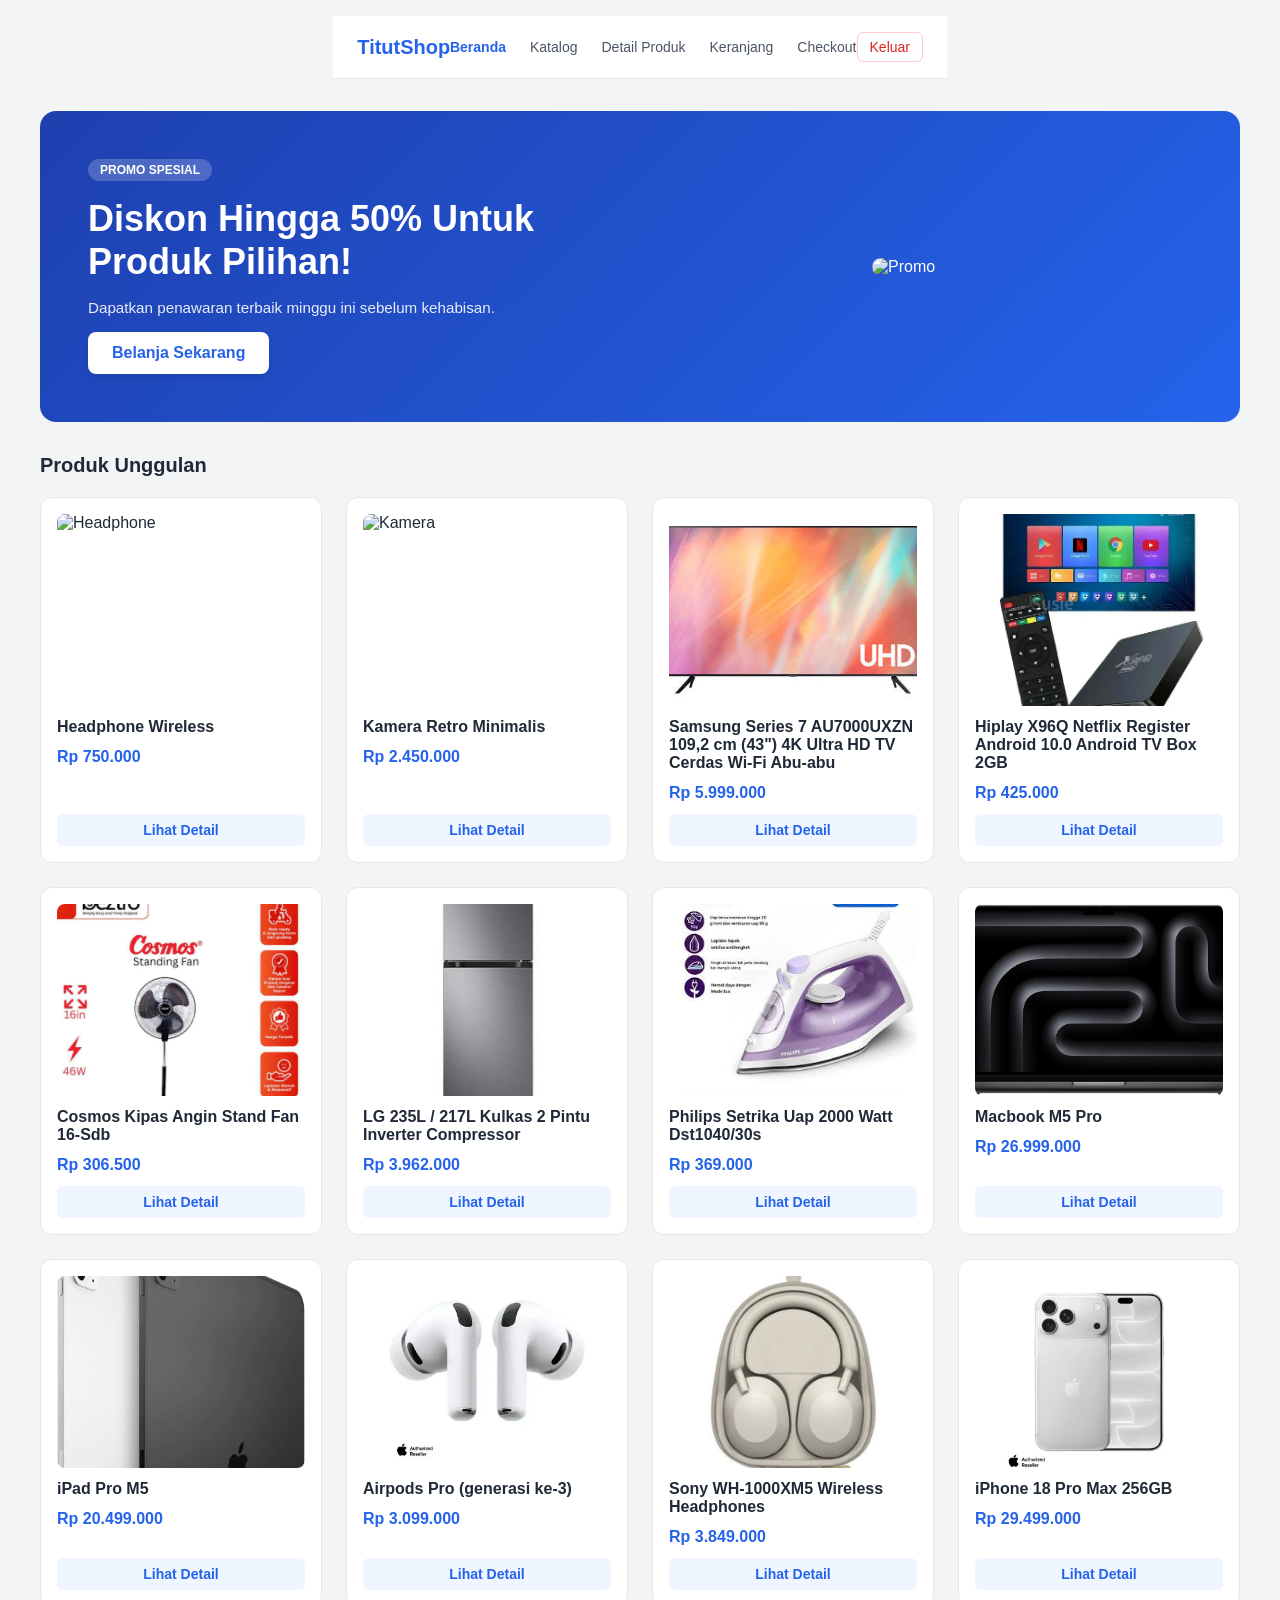
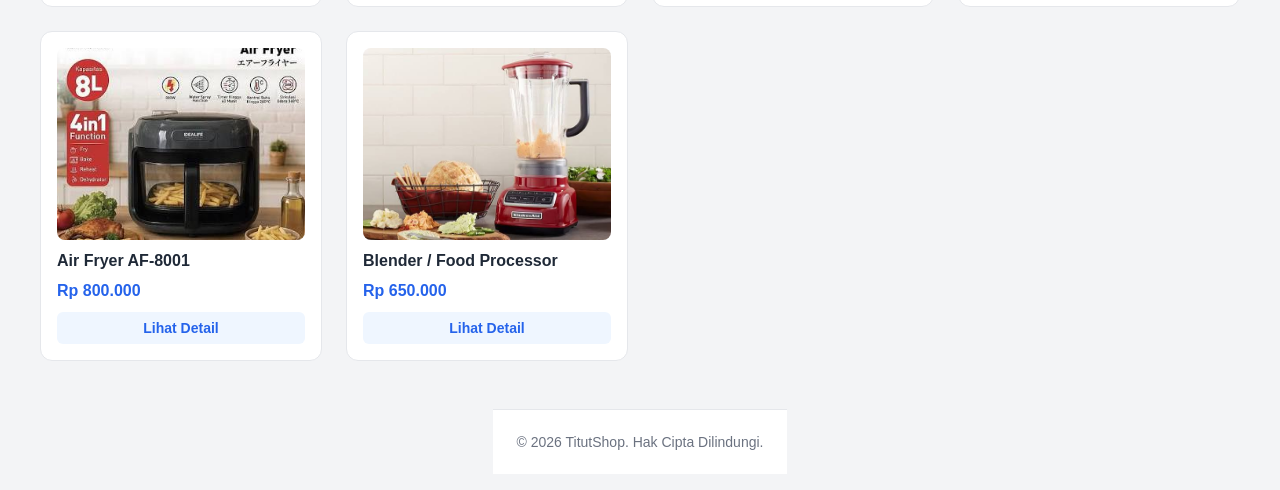
==== index.html @ 0c8a2ac0 "update file" ====
<!DOCTYPE html>
<html lang="id">
<head>
    <meta charset="UTF-8">
    <meta name="viewport" content="width=device-width, initial-scale=1.0">
    <title>Beranda - TitutShop</title>
    <script src="https://cdn.tailwindcss.com"></script>
    <link rel="stylesheet" href="style.css">
    <style>body { font-family: 'Inter', sans-serif; }</style>
</head>
<body class="halaman-utama">
    <!-- Navigasi Utama -->
    <nav class="bilah-navigasi">
        <div class="kontainer-navigasi">
            <a href="index.html" class="logo-toko">TitutShop</a>
            <div class="menu-navigasi">
                <a href="index.html" class="tautan-aktif">Beranda</a>
                <a href="katalog.html" class="tautan-navigasi">Katalog</a>
                <a href="detail.html" class="tautan-navigasi">Detail Produk</a>
                <a href="keranjang.html" class="tautan-navigasi">Keranjang</a>
                <a href="checkout.html" class="tautan-navigasi">Checkout</a>
            </div>
            <a href="login.html" class="tombol-keluar">Keluar</a>
        </div>
    </nav>

    <!-- Banner Utama -->
    <section class="bagian-banner">
        <div class="kartu-banner">
            <div class="konten-banner">
                <span class="label-promo">Promo Spesial</span>
                <h1 class="judul-banner">Diskon Hingga 50% Untuk Produk Pilihan!</h1>
                <p class="deskripsi-banner">Dapatkan penawaran terbaik minggu ini sebelum kehabisan.</p>
                <a href="katalog.html" class="tombol-utama">Belanja Sekarang</a>
            </div>
            <img src="https://images.unsplash.com/photo-1523275335684-37898b6baf30?w=500" class="gambar-banner" alt="Promo">
        </div>
    </section>

    <!-- Produk Unggulan -->
    <section class="bagian-produk">
        <h2 class="judul-bagian">Produk Unggulan</h2>
        <div class="kisi-produk">
            <div class="kartu-produk">
                <img src="https://images.unsplash.com/photo-1505740420928-5e560c06d30e?w=400" class="gambar-produk" alt="Headphone">
                <h3 class="nama-produk">Headphone Wireless</h3>
                <p class="harga-produk">Rp 750.000</p>
                <a href="detail.html" class="tombol-detail">Lihat Detail</a>
            </div>
            <div class="kartu-produk">
                <img src="https://images.unsplash.com/photo-1526170375885-4d8ecf77b99f?w=400" class="gambar-produk" alt="Kamera">
                <h3 class="nama-produk">Kamera Retro Minimalis</h3>
                <p class="harga-produk">Rp 2.450.000</p>
                <a href="detail.html" class="tombol-detail">Lihat Detail</a>
            </div>
            <div class="kartu-produk">
                <img src="smarttvsamsung.jpg" class="gambar-produk" alt="TV">
                <h3 class="nama-produk">Samsung Series 7 AU7000UXZN 109,2 cm (43") 4K Ultra HD TV Cerdas Wi-Fi Abu-abu</h3>
                <p class="harga-produk">Rp 5.999.000</p>
                <a href="detail.html" class="tombol-detail">Lihat Detail</a>
            </div>
            <div class="kartu-produk">
                <img src="andoridtvbox.jpg" class="gambar-produk" alt="TV Box">
                <h3 class="nama-produk">Hiplay X96Q Netflix Register Android 10.0 Android TV Box 2GB</h3>
                <p class="harga-produk">Rp 425.000</p>
                <a href="detail.html" class="tombol-detail">Lihat Detail</a>
            </div>
            <div class="kartu-produk">
                <img src="kipas angin.jpg" class="gambar-produk" alt="Kipas">
                <h3 class="nama-produk">Cosmos Kipas Angin Stand Fan 16-Sdb</h3>
                <p class="harga-produk">Rp 306.500</p>
                <a href="detail.html" class="tombol-detail">Lihat Detail</a>
            </div>
            <div class="kartu-produk">
                <img src="kulkas2pintu.jpg" class="gambar-produk" alt="Kulkas">
                <h3 class="nama-produk">LG 235L / 217L Kulkas 2 Pintu Inverter Compressor</h3>
                <p class="harga-produk">Rp 3.962.000</p>
                <a href="detail.html" class="tombol-detail">Lihat Detail</a>
            </div>
            <div class="kartu-produk">
                <img src="setrika.jpg" class="gambar-produk" alt="Setrika">
                <h3 class="nama-produk">Philips Setrika Uap 2000 Watt Dst1040/30s</h3>
                <p class="harga-produk">Rp 369.000</p>
                <a href="detail.html" class="tombol-detail">Lihat Detail</a>
            </div>
            <div class="kartu-produk">
                <img src="macbook.jpeg" class="gambar-produk" alt="Laptop">
                <h3 class="nama-produk">Macbook M5 Pro</h3>
                <p class="harga-produk">Rp 26.999.000</p>
                <a href="detail.html" class="tombol-detail">Lihat Detail</a>
            </div>
            <div class="kartu-produk">
                <img src="ipad.jpeg" class="gambar-produk" alt="Ipad">
                <h3 class="nama-produk">iPad Pro M5</h3>
                <p class="harga-produk">Rp 20.499.000</p>
                <a href="detail.html" class="tombol-detail">Lihat Detail</a>
            </div>
            <div class="kartu-produk">
                <img src="airpod.jpeg" class="gambar-produk" alt="Airpods">
                <h3 class="nama-produk">Airpods Pro (generasi ke-3)</h3>
                <p class="harga-produk">Rp 3.099.000</p>
                <a href="detail.html" class="tombol-detail">Lihat Detail</a>
            </div>
            <div class="kartu-produk">
                <img src="headphone.jpeg" class="gambar-produk" alt="Headphone">
                <h3 class="nama-produk">Sony WH-1000XM5 Wireless Headphones</h3>
                <p class="harga-produk">Rp 3.849.000</p>
                <a href="detail.html" class="tombol-detail">Lihat Detail</a>
            </div>
            <div class="kartu-produk">
                <img src="ip18promax.jpeg" class="gambar-produk" alt="HP">
                <h3 class="nama-produk">iPhone 18 Pro Max 256GB</h3>
                <p class="harga-produk">Rp 29.499.000</p>
                <a href="detail.html" class="tombol-detail">Lihat Detail</a>
            </div>
            <div class="kartu-produk">
                <img src="airfryer.jpeg" class="gambar-produk" alt="airfryer">
                <h3 class="nama-produk">Air Fryer AF-8001</h3>
                <p class="harga-produk">Rp 800.000</p>
                <a href="detail.html" class="tombol-detail">Lihat Detail</a>
            </div>
            <div class="kartu-produk">
                <img src="blender.jpeg" class="gambar-produk" alt="Blender">
                <h3 class="nama-produk">Blender / Food Processor</h3>
                <p class="harga-produk">Rp 650.000</p>
                <a href="detail.html" class="tombol-detail">Lihat Detail</a>
            </div>
        </div>
    </section>

    <!-- Catatan Kaki / Footer -->
    <footer class="bagian-footer">
        &copy; 2026 TitutShop. Hak Cipta Dilindungi.
    </footer>
</body>
</html>
---- style.css ----
/* ==========================================
   1. GLOBAL STYLES & RESET
   ========================================== */
* {
    margin: 0;
    padding: 0;
    box-sizing: border-box;
}

body {
    font-family: 'Inter', sans-serif;
    background-color: #f3f4f6;
    color: #1f2937;
    min-height: 100vh;
    display: flex;
    flex-direction: column;
}

a {
    text-decoration: none;
    color: inherit;
}

/* ==========================================
   2. NAVBAR UTAMA
   ========================================== */
.bilah-navigasi {
    background-color: #ffffff;
    border-bottom: 1px solid #e5e7eb;
    position: sticky;
    top: 0;
    z-index: 50;
}

.kontainer-navigasi {
    max-width: 80rem;
    margin: 0 auto;
    padding: 1rem 1.5rem;
    display: flex;
    justify-content: space-between;
    align-items: center;
}

.logo-toko {
    font-size: 1.25rem;
    font-weight: 700;
    color: #2563eb;
}

.menu-navigasi {
    display: none;
}

@media (min-width: 768px) {
    .menu-navigasi {
        display: flex;
        gap: 1.5rem;
        align-items: center;
    }
}

.tautan-navigasi {
    font-size: 0.875rem;
    font-weight: 500;
    color: #4b5563;
    transition: color 0.2s;
}

.tautan-navigasi:hover {
    color: #2563eb;
}

.tautan-aktif {
    font-size: 0.875rem;
    font-weight: 600;
    color: #2563eb;
}

.tombol-keluar {
    font-size: 0.875rem;
    font-weight: 500;
    color: #dc2626;
    padding: 0.375rem 0.75rem;
    border-radius: 0.375rem;
    border: 1px solid #fecaca;
    transition: background-color 0.2s;
}

.tombol-keluar:hover {
    background-color: #fef2f2;
}

/* ==========================================
   3. FOOTER
   ========================================== */
.bagian-footer {
    background-color: #ffffff;
    border-top: 1px solid #e5e7eb;
    text-align: center;
    padding: 1.5rem;
    font-size: 0.875rem;
    color: #6b7280;
    margin-top: auto;
}

/* ==========================================
   4. HALAMAN UTAMA (INDEX.HTML)
   ========================================== */
.bagian-banner {
    max-width: 80rem;
    margin: 2rem auto;
    padding: 0 1.5rem;
    width: 100%;
}

.kartu-banner {
    background: linear-gradient(135deg, #1e40af 0%, #2563eb 100%);
    border-radius: 1rem;
    color: #ffffff;
    display: flex;
    flex-direction: column;
    padding: 2rem;
    gap: 1.5rem;
    align-items: center;
}

@media (min-width: 768px) {
    .kartu-banner {
        flex-direction: row;
        justify-content: space-between;
        padding: 3rem;
    }
}

.konten-banner {
    max-width: 32rem;
    display: flex;
    flex-direction: column;
    gap: 1rem;
}

.label-promo {
    background-color: rgba(255, 255, 255, 0.2);
    padding: 0.25rem 0.75rem;
    border-radius: 9999px;
    font-size: 0.75rem;
    font-weight: 600;
    width: fit-content;
    text-transform: uppercase;
}

.judul-banner {
    font-size: 1.75rem;
    font-weight: 800;
    line-height: 1.2;
}

@media (min-width: 768px) {
    .judul-banner {
        font-size: 2.25rem;
    }
}

.deskripsi-banner {
    font-size: 0.95rem;
    opacity: 0.9;
}

.tombol-utama {
    background-color: #ffffff;
    color: #2563eb;
    padding: 0.75rem 1.5rem;
    border-radius: 0.5rem;
    font-weight: 700;
    width: fit-content;
    box-shadow: 0 4px 6px -1px rgba(0, 0, 0, 0.1);
    transition: background-color 0.2s;
}

.tombol-utama:hover {
    background-color: #f8fafc;
}

.gambar-banner {
    width: 100%;
    max-width: 20rem;
    border-radius: 0.75rem;
    object-fit: cover;
}

.bagian-produk {
    max-width: 80rem;
    margin: 0 auto 3rem auto;
    padding: 0 1.5rem;
    width: 100%;
}

.judul-bagian {
    font-size: 1.25rem;
    font-weight: 700;
    margin-bottom: 1.25rem;
    color: #1f2937;
}

.kisi-produk {
    display: grid;
    grid-template-columns: repeat(1, 1fr);
    gap: 1.5rem;
}

@media (min-width: 640px) {
    .kisi-produk {
        grid-template-columns: repeat(2, 1fr);
    }
}

@media (min-width: 1024px) {
    .kisi-produk {
        grid-template-columns: repeat(4, 1fr);
    }
}

.kartu-produk {
    background-color: #ffffff;
    border: 1px solid #e5e7eb;
    border-radius: 0.75rem;
    padding: 1rem;
    display: flex;
    flex-direction: column;
    gap: 0.75rem;
    transition: transform 0.2s, box-shadow 0.2s;
}

.kartu-produk:hover {
    transform: translateY(-2px);
    box-shadow: 0 10px 15px -3px rgba(0, 0, 0, 0.05);
}

.gambar-produk {
    width: 100%;
    height: 12rem;
    object-fit: cover;
    border-radius: 0.5rem;
}

.nama-produk {
    font-size: 1rem;
    font-weight: 600;
    color: #1f2937;
}

.harga-produk {
    font-size: 1rem;
    font-weight: 700;
    color: #2563eb;
}

.tombol-detail {
    background-color: #eff6ff;
    color: #2563eb;
    text-align: center;
    padding: 0.5rem;
    border-radius: 0.375rem;
    font-size: 0.875rem;
    font-weight: 600;
    margin-top: auto;
    transition: background-color 0.2s;
}

.tombol-detail:hover {
    background-color: #dbeafe;
}

/* ==========================================
   5. HALAMAN KATALOG & UMUM (KATALOG.HTML)
   ========================================== */
.kontainer-utama {
    max-width: 80rem;
    margin: 2rem auto;
    padding: 0 1.5rem;
    width: 100%;
    flex-grow: 1;
}

.judul-halaman {
    font-size: 1.5rem;
    font-weight: 700;
    margin-bottom: 1.5rem;
    color: #1f2937;
}

.area-filter-pencarian {
    display: flex;
    flex-direction: column;
    gap: 1rem;
    margin-bottom: 1.5rem;
}

@media (min-width: 640px) {
    .area-filter-pencarian {
        flex-direction: row;
        justify-content: space-between;
    }
}

.input-pencarian {
    padding: 0.625rem 1rem;
    border: 1px solid #d1d5db;
    border-radius: 0.5rem;
    font-size: 0.875rem;
    outline: none;
    width: 100%;
    max-width: 20rem;
    background-color: #ffffff;
}

.input-pencarian:focus {
    border-color: #2563eb;
    box-shadow: 0 0 0 3px rgba(37, 99, 235, 0.15);
}

.pilih-kategori {
    padding: 0.625rem 1rem;
    border: 1px solid #d1d5db;
    border-radius: 0.5rem;
    font-size: 0.875rem;
    outline: none;
    background-color: #ffffff;
    cursor: pointer;
    width: 100%;
    max-width: 12rem;
}

.pilih-kategori:focus {
    border-color: #2563eb;
}

.label-kategori {
    font-size: 0.75rem;
    font-weight: 600;
    color: #6b7280;
    text-transform: uppercase;
}

.kisi-katalog-produk {
    display: grid;
    grid-template-columns: repeat(1, 1fr);
    gap: 1.5rem;
}

@media (min-width: 640px) {
    .kisi-katalog-produk {
        grid-template-columns: repeat(2, 1fr);
    }
}

@media (min-width: 1024px) {
    .kisi-katalog-produk {
        grid-template-columns: repeat(4, 1fr);
    }
}

/* ==========================================
   6. HALAMAN DETAIL PRODUK (DETAIL.HTML)
   ========================================== */
.kartu-detail-produk {
    background-color: #ffffff;
    border: 1px solid #e5e7eb;
    border-radius: 1rem;
    padding: 1.5rem;
    display: flex;
    flex-direction: column;
    gap: 2rem;
}

@media (min-width: 768px) {
    .kartu-detail-produk {
        flex-direction: row;
        padding: 2.5rem;
    }
}

.gambar-detail-produk {
    width: 100%;
    max-width: 24rem;
    height: auto;
    object-fit: cover;
    border-radius: 0.75rem;
    border: 1px solid #f3f4f6;
}

.informasi-detail-produk {
    display: flex;
    flex-direction: column;
    justify-content: space-between;
    gap: 1.5rem;
    width: 100%;
}

.label-kategori-detail {
    font-size: 0.875rem;
    font-weight: 600;
    color: #2563eb;
    text-transform: uppercase;
    display: block;
    margin-bottom: 0.5rem;
}

.judul-detail-produk {
    font-size: 1.75rem;
    font-weight: 800;
    color: #1f2937;
    margin-bottom: 0.75rem;
}

.harga-detail-produk {
    font-size: 1.5rem;
    font-weight: 800;
    color: #2563eb;
    margin-bottom: 1rem;
}

.deskripsi-detail-produk {
    font-size: 0.95rem;
    color: #4b5563;
    line-height: 1.6;
}

.area-aksi-produk {
    display: flex;
    flex-direction: column;
    gap: 1rem;
    border-top: 1px solid #e5e7eb;
    padding-top: 1.5rem;
}

.grup-jumlah-produk {
    display: flex;
    align-items: center;
    gap: 1rem;
}

.label-jumlah {
    font-size: 0.875rem;
    font-weight: 600;
    color: #374151;
}

.input-jumlah-detail {
    width: 4rem;
    padding: 0.375rem 0.5rem;
    border: 1px solid #d1d5db;
    border-radius: 0.375rem;
    text-align: center;
    font-size: 0.875rem;
    outline: none;
}

.grup-tombol-aksi {
    display: flex;
    gap: 1rem;
    flex-direction: column;
}

@media (min-width: 640px) {
    .grup-tombol-aksi {
        flex-direction: row;
    }
}

.tombol-tambah-keranjang {
    background-color: #eff6ff;
    color: #2563eb;
    border: 1px solid #bfdbfe;
    padding: 0.75rem 1.5rem;
    border-radius: 0.5rem;
    font-weight: 600;
    text-align: center;
    flex: 1;
    transition: background-color 0.2s;
}

.tombol-tambah-keranjang:hover {
    background-color: #dbeafe;
}

.tombol-beli-langsung {
    background-color: #16a34a;
    color: #ffffff;
    padding: 0.75rem 1.5rem;
    border-radius: 0.5rem;
    font-weight: 600;
    text-align: center;
    flex: 1;
    box-shadow: 0 4px 6px -1px rgba(0, 0, 0, 0.1);
    transition: background-color 0.2s;
}

.tombol-beli-langsung:hover {
    background-color: #15803d;
}

/* ==========================================
   7. HALAMAN KERANJANG (KERANJANG.HTML)
   ========================================== */
.kisi-keranjang {
    display: grid;
    grid-template-columns: 1fr;
    gap: 2rem;
}

@media (min-width: 1024px) {
    .kisi-keranjang {
        grid-template-columns: 2fr 1fr;
    }
}

.daftar-item-keranjang {
    display: flex;
    flex-direction: column;
    gap: 1rem;
}

.kartu-item-keranjang {
    background-color: #ffffff;
    border: 1px solid #e5e7eb;
    border-radius: 0.75rem;
    padding: 1.25rem;
    display: flex;
    flex-direction: column;
    gap: 1rem;
    justify-content: space-between;
    align-items: flex-start;
}

@media (min-width: 640px) {
    .kartu-item-keranjang {
        flex-direction: row;
        align-items: center;
    }
}

.informasi-item {
    display: flex;
    gap: 1rem;
    align-items: center;
}

.gambar-item {
    width: 4rem;
    height: 4rem;
    object-fit: cover;
    border-radius: 0.5rem;
    border: 1px solid #f3f4f6;
}

.nama-item {
    font-size: 1rem;
    font-weight: 600;
    color: #1f2937;
    margin-bottom: 0.25rem;
}

.harga-item {
    font-size: 0.875rem;
    font-weight: 700;
    color: #2563eb;
}

.aksi-item {
    display: flex;
    gap: 1rem;
    align-items: center;
    width: 100%;
    justify-content: space-between;
}

@media (min-width: 640px) {
    .aksi-item {
        width: auto;
    }
}

.input-jumlah {
    width: 3.5rem;
    padding: 0.375rem;
    border: 1px solid #d1d5db;
    border-radius: 0.375rem;
    text-align: center;
    font-size: 0.875rem;
    outline: none;
}

.tombol-hapus {
    background-color: transparent;
    color: #dc2626;
    border: 1px solid #fecaca;
    padding: 0.375rem 0.75rem;
    border-radius: 0.375rem;
    font-size: 0.875rem;
    font-weight: 500;
    cursor: pointer;
    transition: background-color 0.2s;
}

.tombol-hapus:hover {
    background-color: #fef2f2;
}

.kartu-ringkasan {
    background-color: #ffffff;
    border: 1px solid #e5e7eb;
    border-radius: 0.75rem;
    padding: 1.5rem;
    height: fit-content;
    display: flex;
    flex-direction: column;
    gap: 1rem;
    box-shadow: 0 1px 2px 0 rgba(0, 0, 0, 0.05);
}

.judul-ringkasan {
    font-size: 1.125rem;
    font-weight: 700;
    color: #1f2937;
    margin-bottom: 0.5rem;
}

.baris-ringkasan {
    display: flex;
    justify-content: space-between;
    font-size: 0.875rem;
    color: #4b5563;
}

.pemisah-ringkasan {
    border: none;
    border-top: 1px solid #e5e7eb;
    margin: 0.5rem 0;
}

.baris-total {
    font-weight: 700;
    color: #1f2937;
    font-size: 1rem;
}

.harga-total {
    color: #2563eb;
    font-size: 1.25rem;
}

.tombol-checkout {
    background-color: #16a34a;
    color: #ffffff;
    text-align: center;
    padding: 0.75rem;
    border-radius: 0.5rem;
    font-weight: 700;
    font-size: 0.875rem;
    box-shadow: 0 4px 6px -1px rgba(0, 0, 0, 0.1);
    transition: background-color 0.2s;
    margin-top: 0.5rem;
}

.tombol-checkout:hover {
    background-color: #15803d;
}

/* ==========================================
   8. HALAMAN CHECKOUT (CHECKOUT.HTML)
   ========================================== */
.kontainer-sedang {
    max-width: 56rem;
    margin: 2rem auto;
    padding: 0 1rem;
    width: 100%;
    flex-grow: 1;
}

.kartu-formulir-checkout {
    background-color: #ffffff;
    padding: 1.5rem;
    border-radius: 0.75rem;
    border: 1px solid #e5e7eb;
    box-shadow: 0 1px 2px 0 rgba(0, 0, 0, 0.05);
    display: flex;
    flex-direction: column;
    gap: 1.5rem;
}

.kelompok-formulir {
    display: flex;
    flex-direction: column;
}

.subjudul-formulir {
    font-weight: 700;
    font-size: 1.125rem;
    color: #1f2937;
    margin-bottom: 1rem;
}

.kisi-input {
    display: grid;
    grid-template-columns: 1fr;
    gap: 1rem;
}

@media (min-width: 768px) {
    .kisi-input {
        grid-template-columns: repeat(2, minmax(0, 1fr));
    }
}

.input-teks {
    padding: 0.625rem 1rem;
    border: 1px solid #d1d5db;
    border-radius: 0.5rem;
    width: 100%;
    font-size: 0.875rem;
    outline: none;
    transition: border-color 0.2s, box-shadow 0.2s;
}

.input-teks:focus {
    border-color: #2563eb;
    box-shadow: 0 0 0 3px rgba(37, 99, 235, 0.15);
}

.input-area-teks {
    margin-top: 1rem;
    padding: 0.625rem 1rem;
    border: 1px solid #d1d5db;
    border-radius: 0.5rem;
    width: 100%;
    font-size: 0.875rem;
    outline: none;
    resize: vertical;
    transition: border-color 0.2s, box-shadow 0.2s;
}

.input-area-teks:focus {
    border-color: #2563eb;
    box-shadow: 0 0 0 3px rgba(37, 99, 235, 0.15);
}

.daftar-pembayaran {
    display: flex;
    flex-direction: column;
    gap: 0.5rem;
}

.pilihan-pembayaran {
    display: flex;
    align-items: center;
    padding: 0.75rem;
    border: 1px solid #e5e7eb;
    border-radius: 0.5rem;
    cursor: pointer;
    transition: background-color 0.2s;
}

.pilihan-pembayaran:hover {
    background-color: #f9fafb;
}

.radio-input {
    accent-color: #2563eb;
    width: 1rem;
    height: 1rem;
}

.label-pembayaran {
    margin-left: 0.75rem;
    font-weight: 500;
    color: #374151;
    font-size: 0.875rem;
}

.baris-konfirmasi-bayar {
    padding-top: 1rem;
    border-top: 1px solid #e5e7eb;
    display: flex;
    justify-content: space-between;
    align-items: center;
}

.label-total-bayar {
    font-size: 0.875rem;
    color: #6b7280;
    display: block;
}

.harga-total-bayar {
    font-size: 1.5rem;
    font-weight: 800;
    color: #2563eb;
}

.tombol-bayar {
    background-color: #16a34a;
    color: #ffffff;
    font-weight: 700;
    padding: 0.75rem 2rem;
    border: none;
    border-radius: 0.5rem;
    font-size: 0.875rem;
    cursor: pointer;
    box-shadow: 0 4px 6px -1px rgba(0, 0, 0, 0.1);
    transition: background-color 0.2s;
}

.tombol-bayar:hover {
    background-color: #15803d;
}

/* ==========================================
   9. HALAMAN LOGIN (LOGIN.HTML)
   ========================================== */
/* ==========================================
   TAMBAHAN CLASS UNTUK LOGIN_2.HTML
   ========================================== */
body {
    display: flex;
    align-items: center;
    justify-content: center;
    min-height: 100vh;
    padding: 1rem;
    background-color: #f3f4f6;
}

.login-container {
    background-color: #ffffff;
    padding: 2rem;
    border-radius: 1rem;
    border: 1px solid #e5e7eb;
    box-shadow: 0 4px 6px -1px rgba(0, 0, 0, 0.05);
    width: 100%;
    max-width: 26rem;
}

.login-header {
    text-align: center;
    margin-bottom: 1.5rem;
}

.login-header h1 {
    font-size: 1.75rem;
    font-weight: 800;
    color: #2563eb;
    margin-bottom: 0.25rem;
}

.login-header p {
    font-size: 0.875rem;
    color: #6b7280;
}

#loginForm {
    display: flex;
    flex-direction: column;
    gap: 1.25rem;
}

.input-group {
    display: flex;
    flex-direction: column;
    gap: 0.375rem;
}

.input-group label {
    font-size: 0.875rem;
    font-weight: 600;
    color: #374151;
}

.input-group input {
    padding: 0.625rem 0.875rem;
    border: 1px solid #d1d5db;
    border-radius: 0.5rem;
    font-size: 0.875rem;
    outline: none;
    transition: border-color 0.2s, box-shadow 0.2s;
}

.input-group input:focus {
    border-color: #2563eb;
    box-shadow: 0 0 0 3px rgba(37, 99, 235, 0.15);
}

.error-text {
    font-size: 0.813rem;
    color: #dc2626;
    margin-bottom: 10px;
}

.tombol-login {
    background-color: #2563eb;
    color: #ffffff;
    font-weight: 600;
    padding: 0.75rem;
    border: none;
    border-radius: 0.5rem;
    font-size: 0.875rem;
    cursor: pointer;
    box-shadow: 0 4px 6px -1px rgba(0, 0, 0, 0.1);
    transition: background-color 0.2s;
    text-align: center;
}

.tombol-login:hover {
    background-color: #1d4ed8;
}
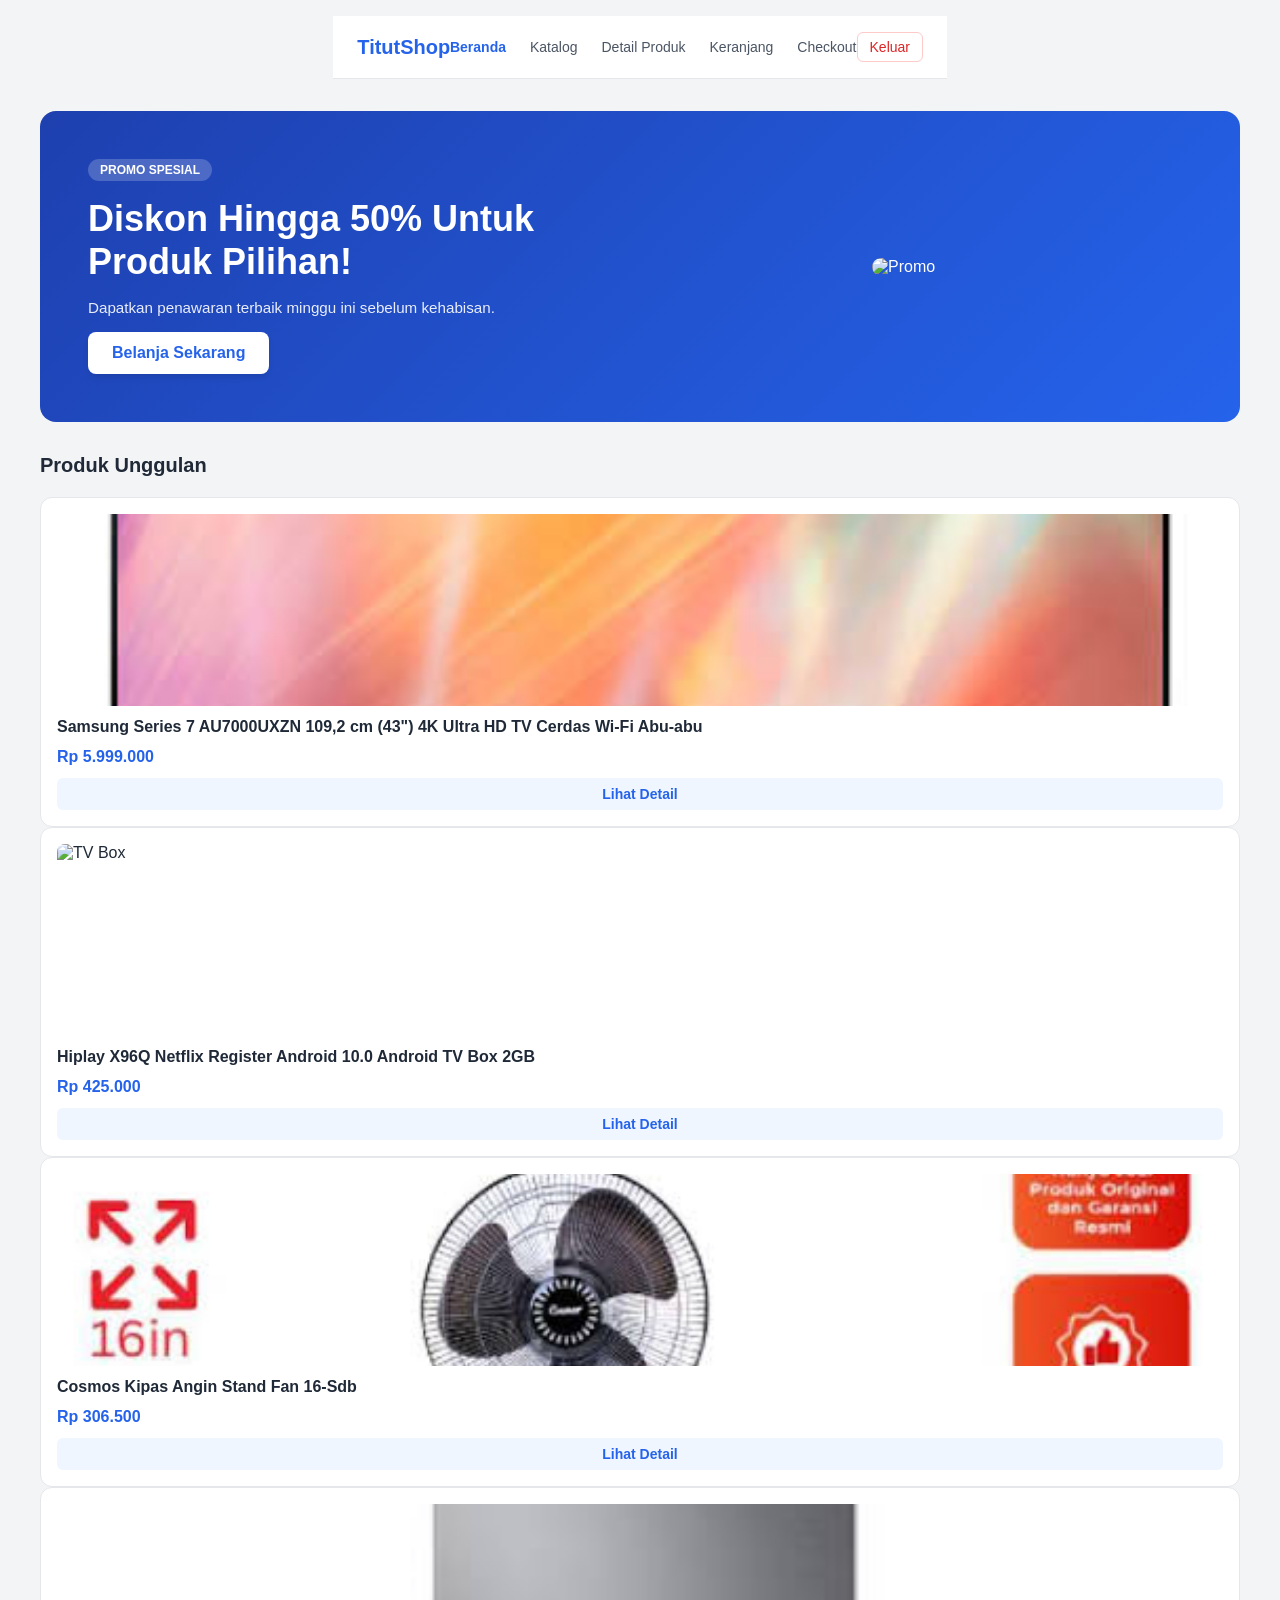
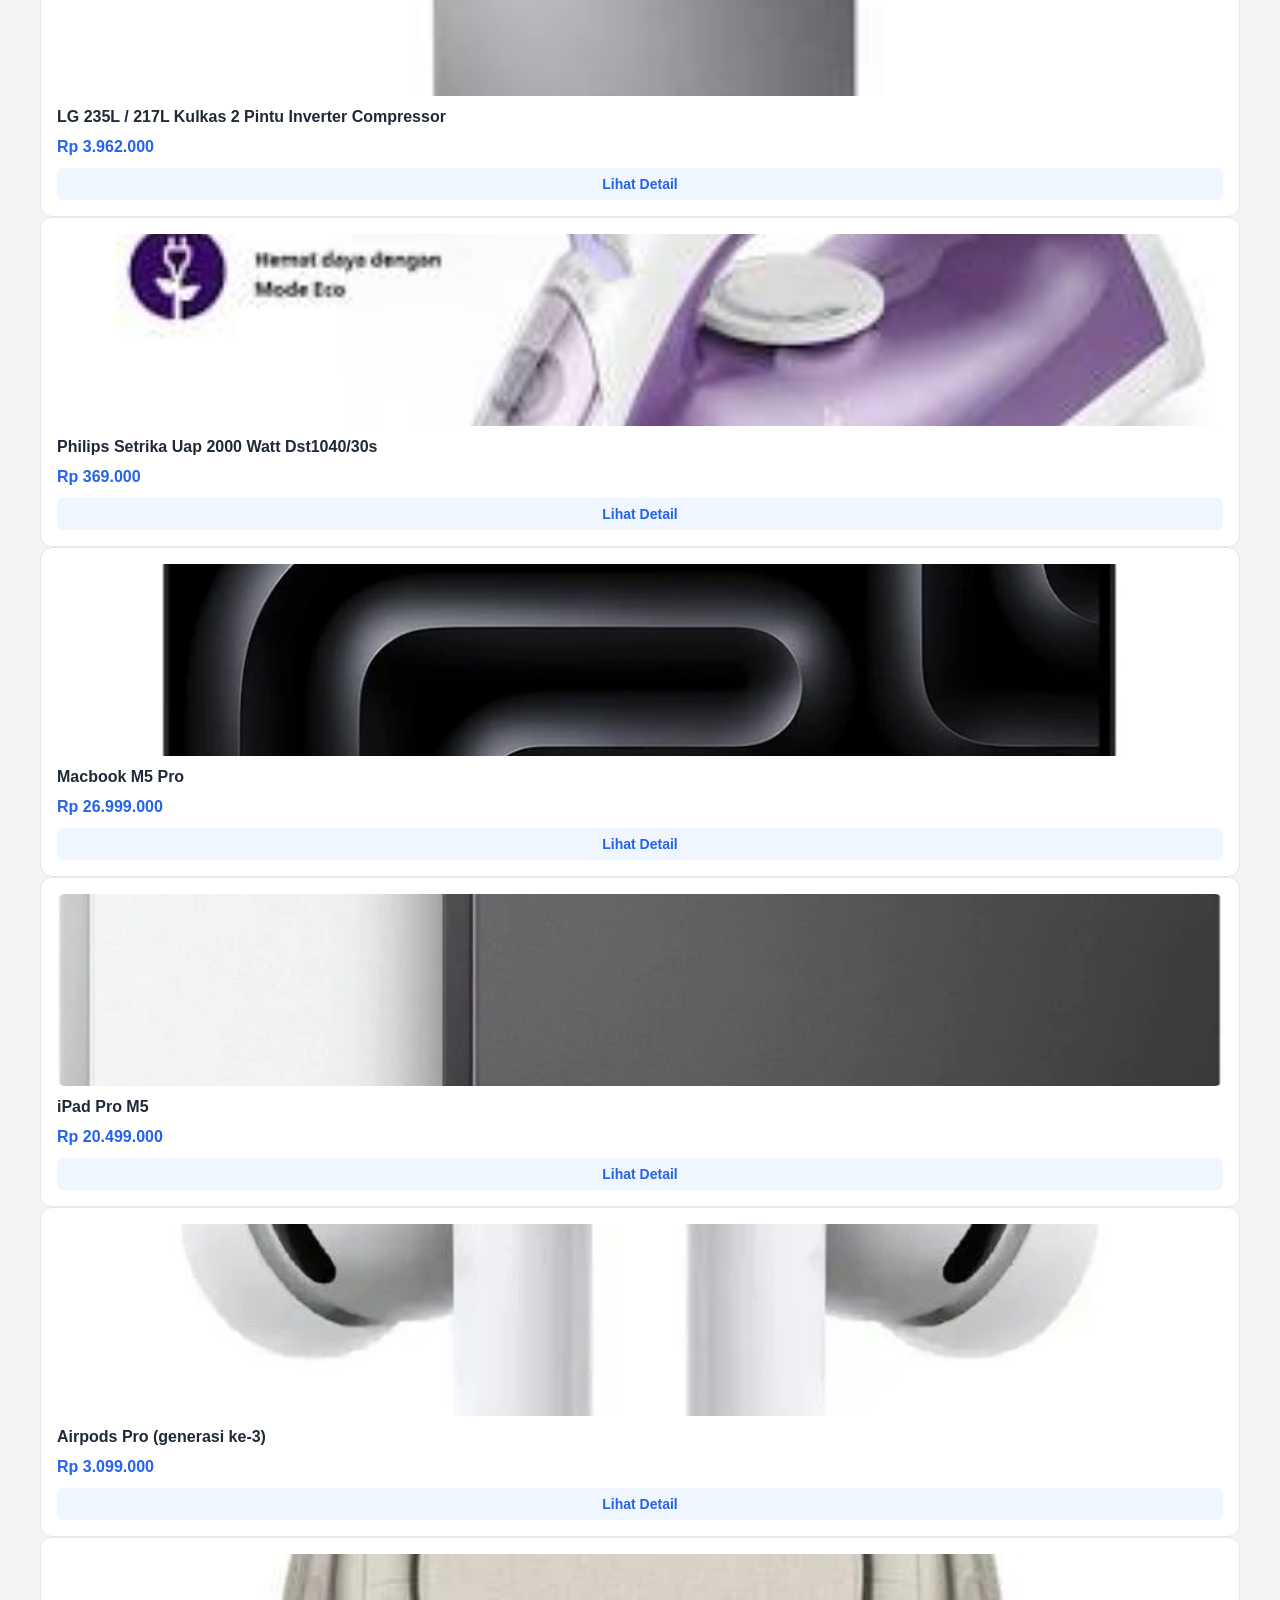
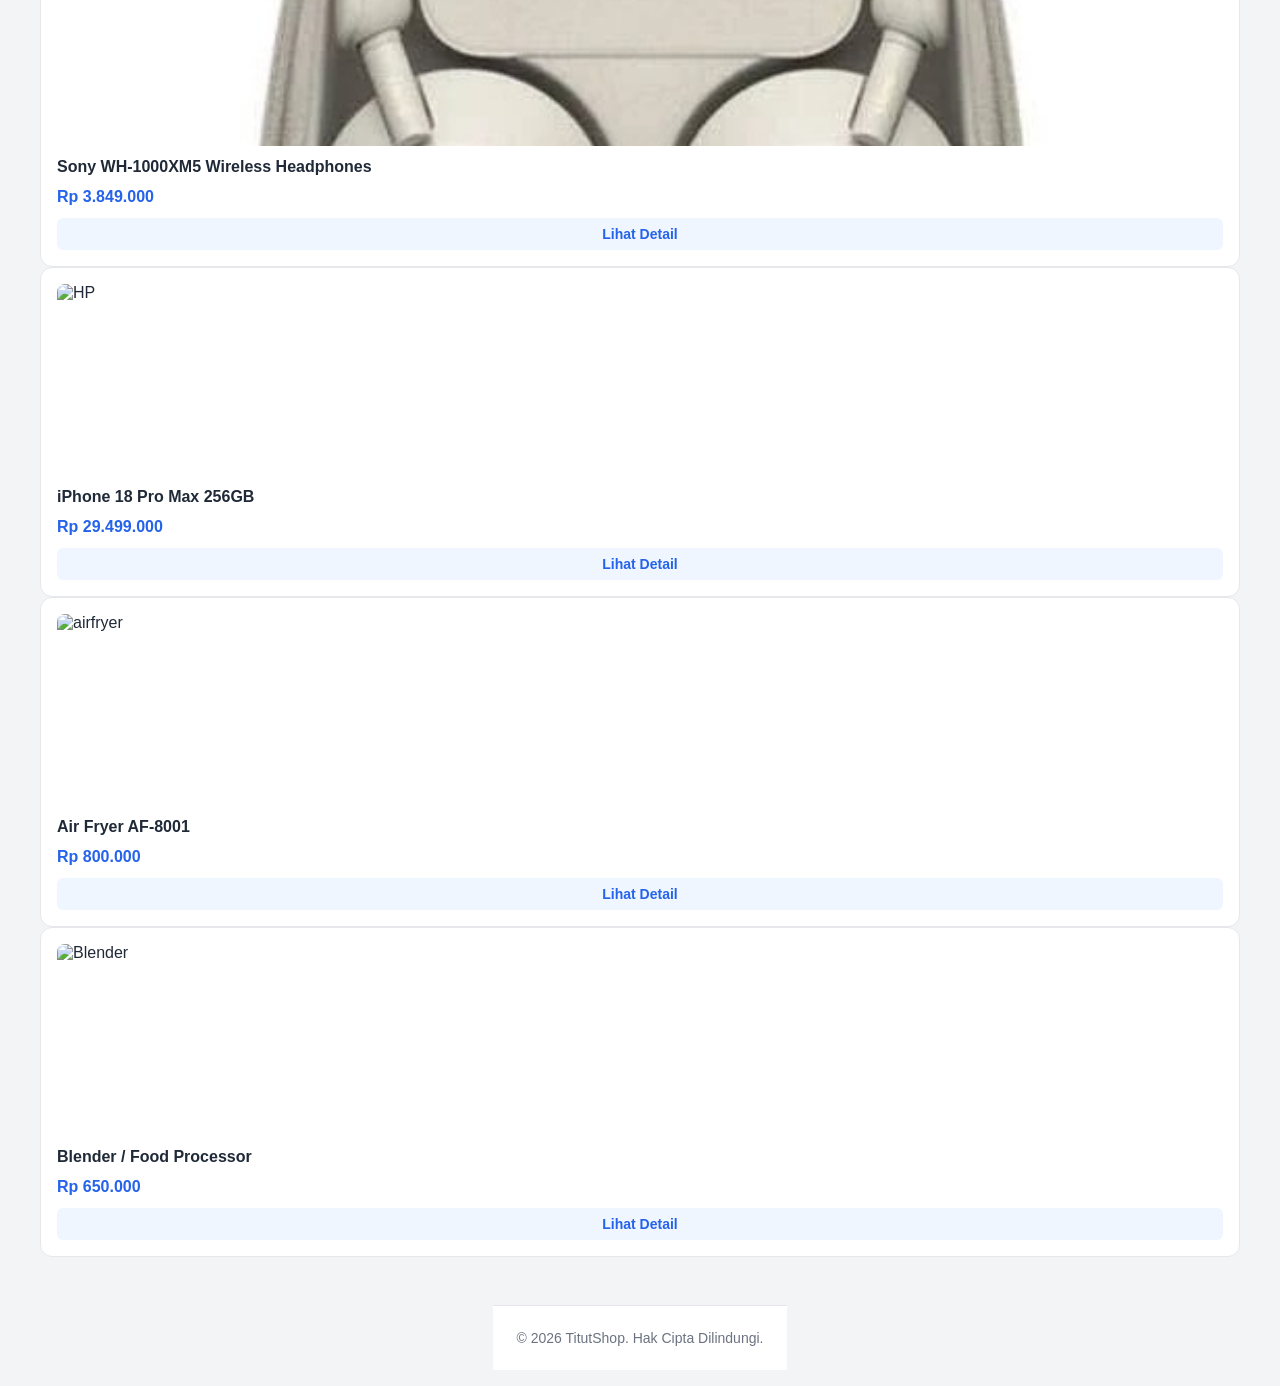
==== commit f6f49f09: "update katalog" ====
--- a/index.html
+++ b/index.html
@@ -40,19 +40,6 @@
     <!-- Produk Unggulan -->
     <section class="bagian-produk">
         <h2 class="judul-bagian">Produk Unggulan</h2>
-        <div class="kisi-produk">
-            <div class="kartu-produk">
-                <img src="https://images.unsplash.com/photo-1505740420928-5e560c06d30e?w=400" class="gambar-produk" alt="Headphone">
-                <h3 class="nama-produk">Headphone Wireless</h3>
-                <p class="harga-produk">Rp 750.000</p>
-                <a href="detail.html" class="tombol-detail">Lihat Detail</a>
-            </div>
-            <div class="kartu-produk">
-                <img src="https://images.unsplash.com/photo-1526170375885-4d8ecf77b99f?w=400" class="gambar-produk" alt="Kamera">
-                <h3 class="nama-produk">Kamera Retro Minimalis</h3>
-                <p class="harga-produk">Rp 2.450.000</p>
-                <a href="detail.html" class="tombol-detail">Lihat Detail</a>
-            </div>
             <div class="kartu-produk">
                 <img src="smarttvsamsung.jpg" class="gambar-produk" alt="TV">
                 <h3 class="nama-produk">Samsung Series 7 AU7000UXZN 109,2 cm (43") 4K Ultra HD TV Cerdas Wi-Fi Abu-abu</h3>
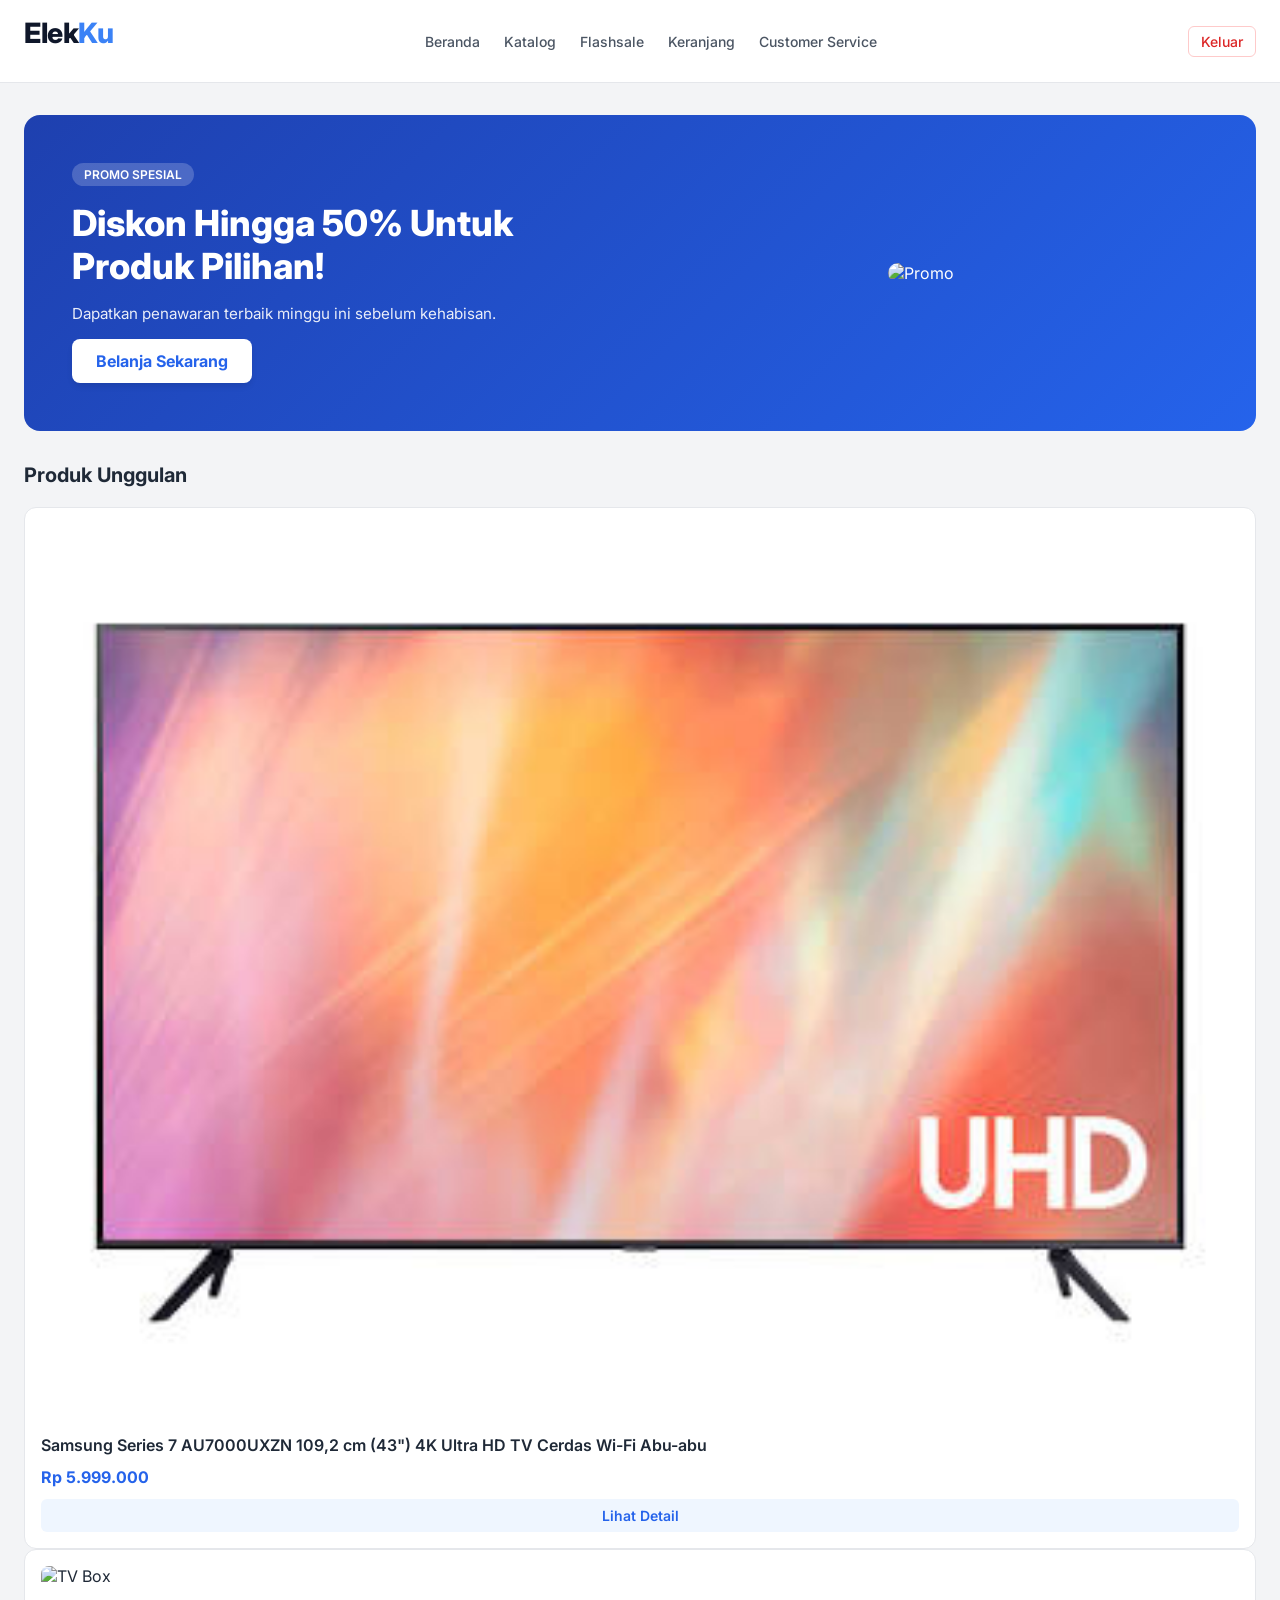
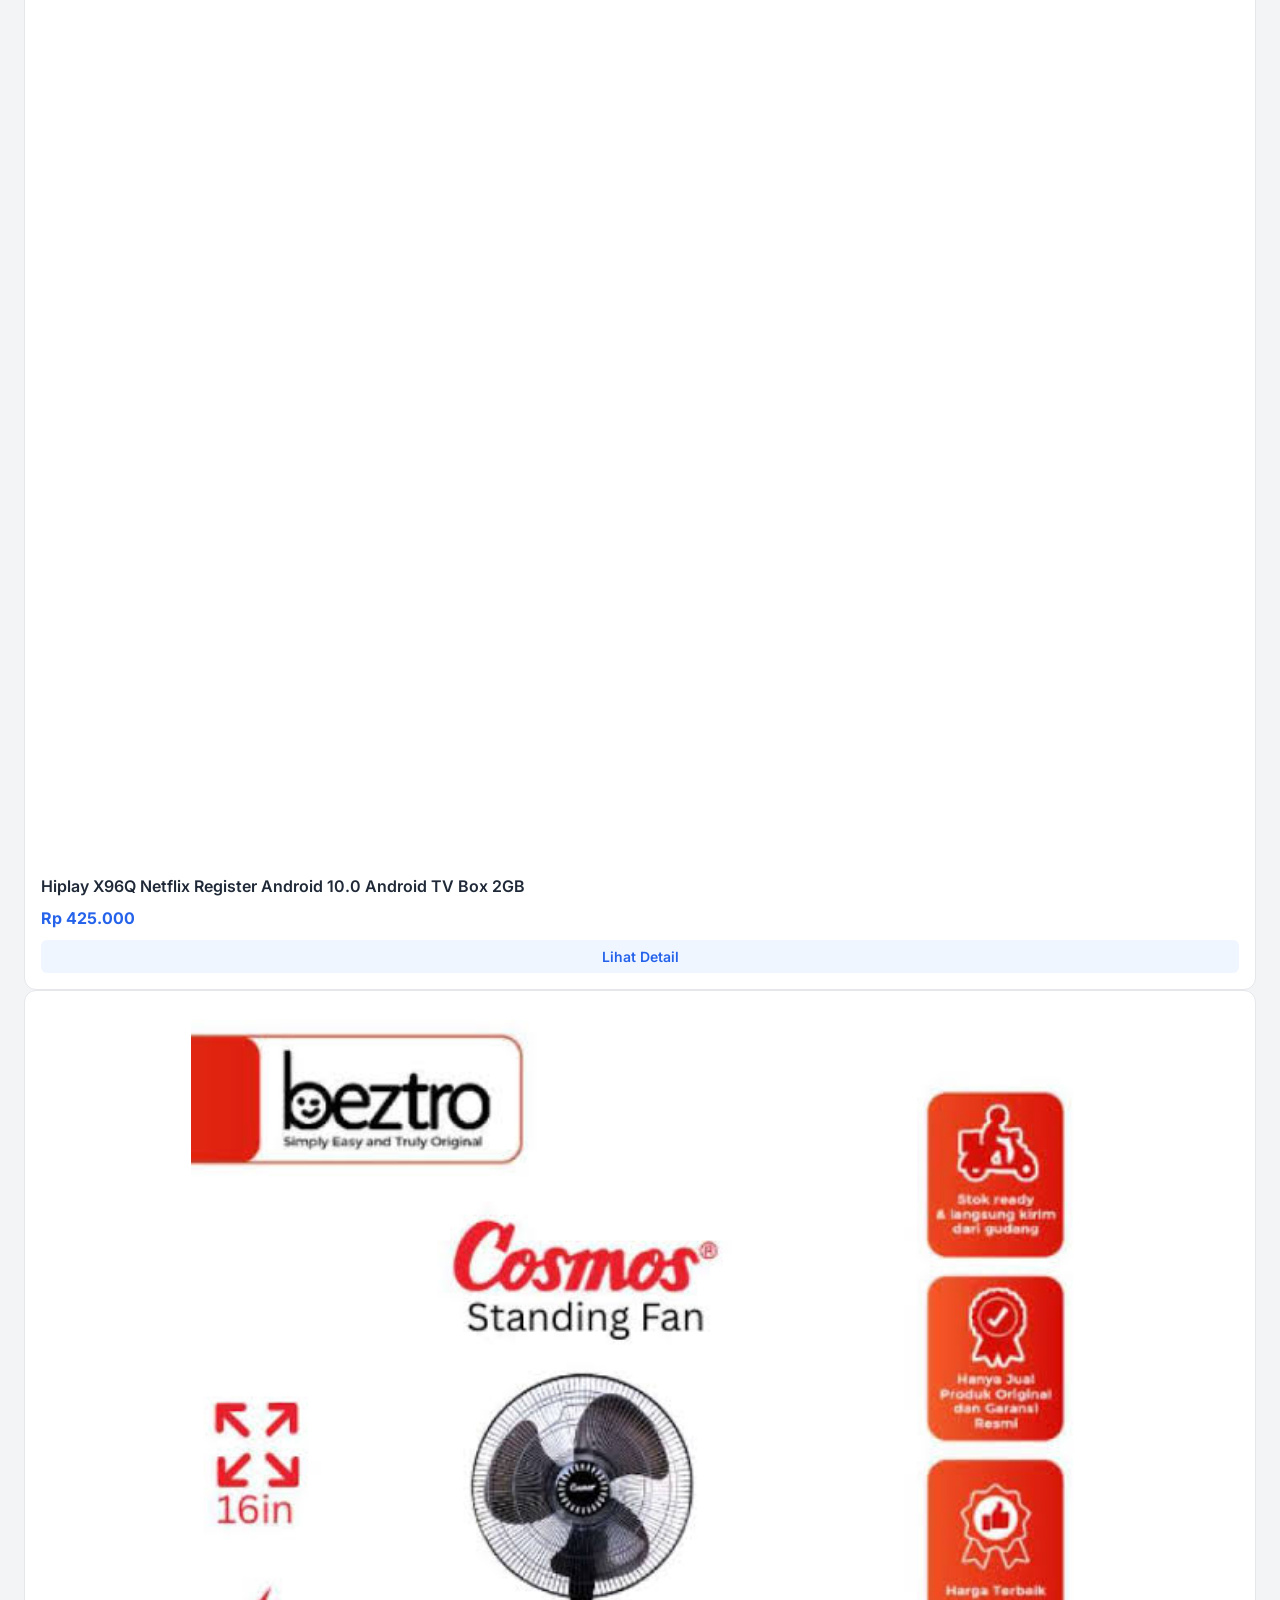
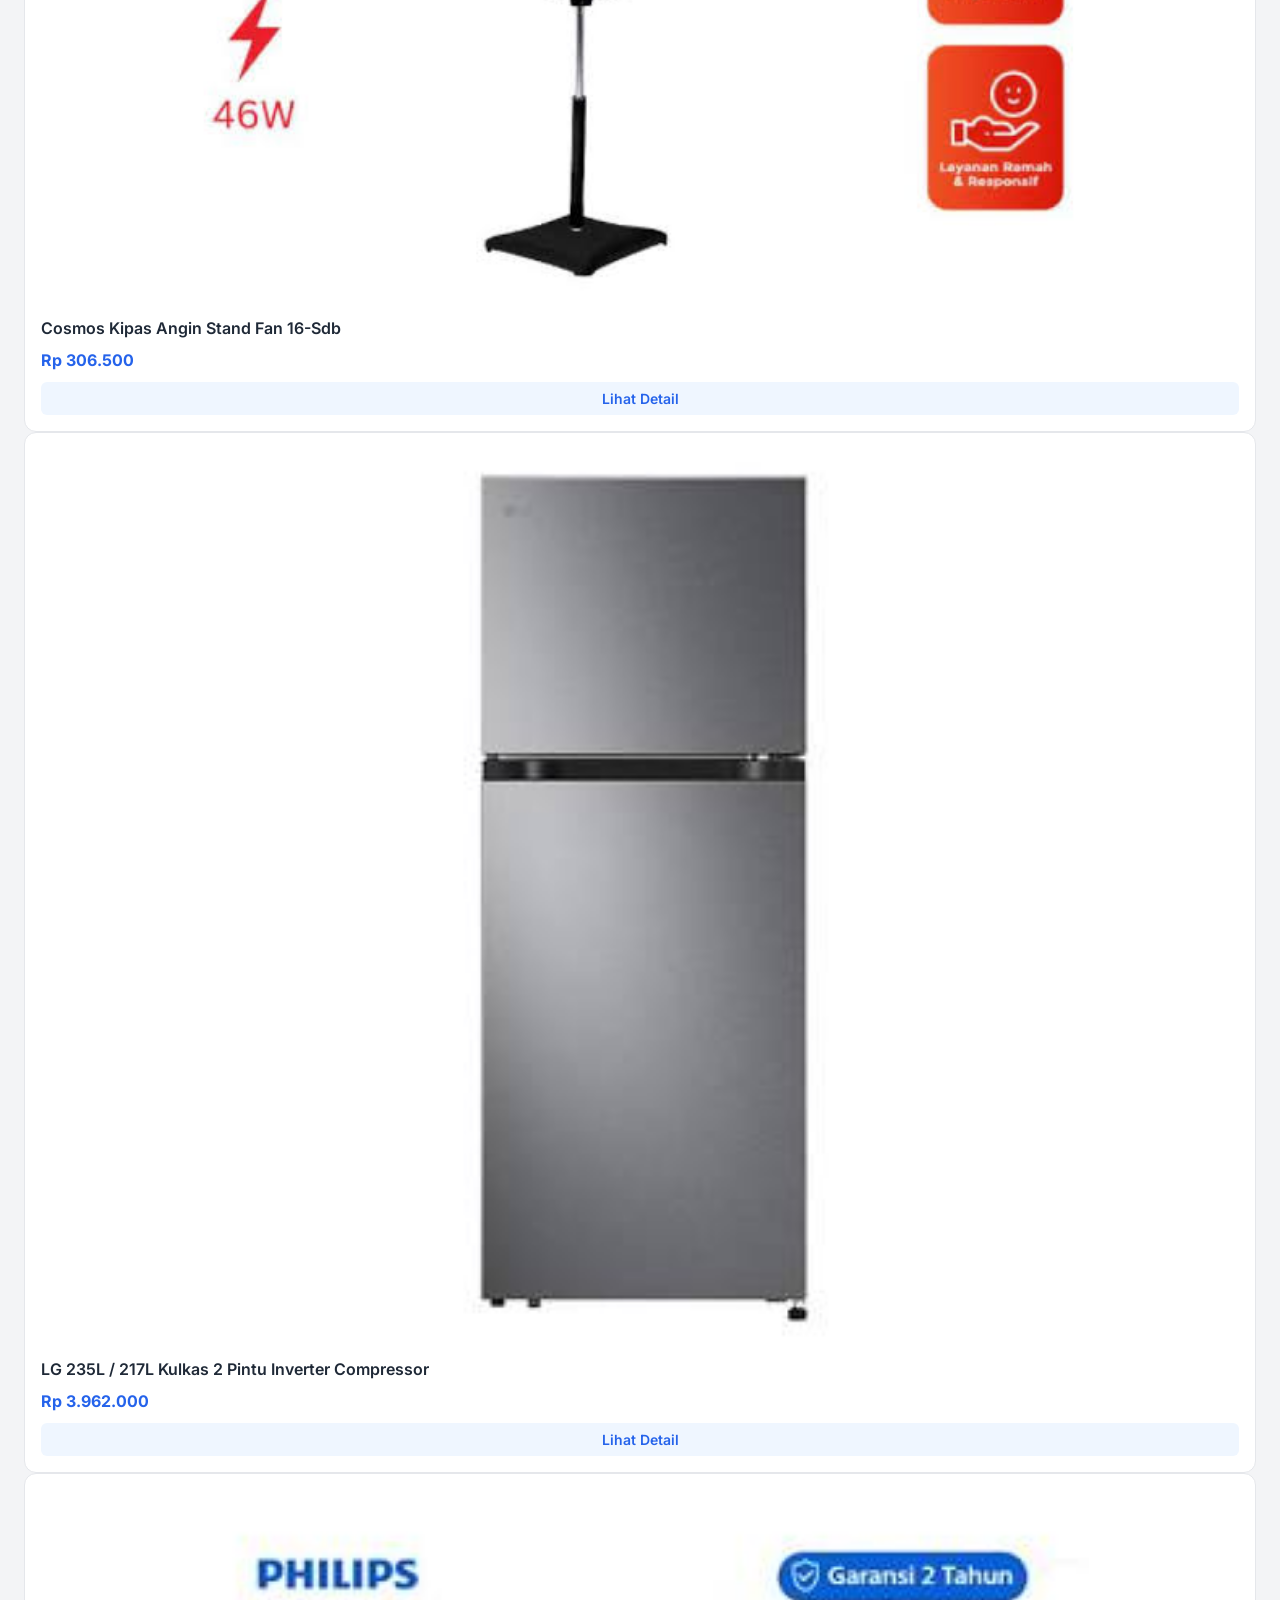
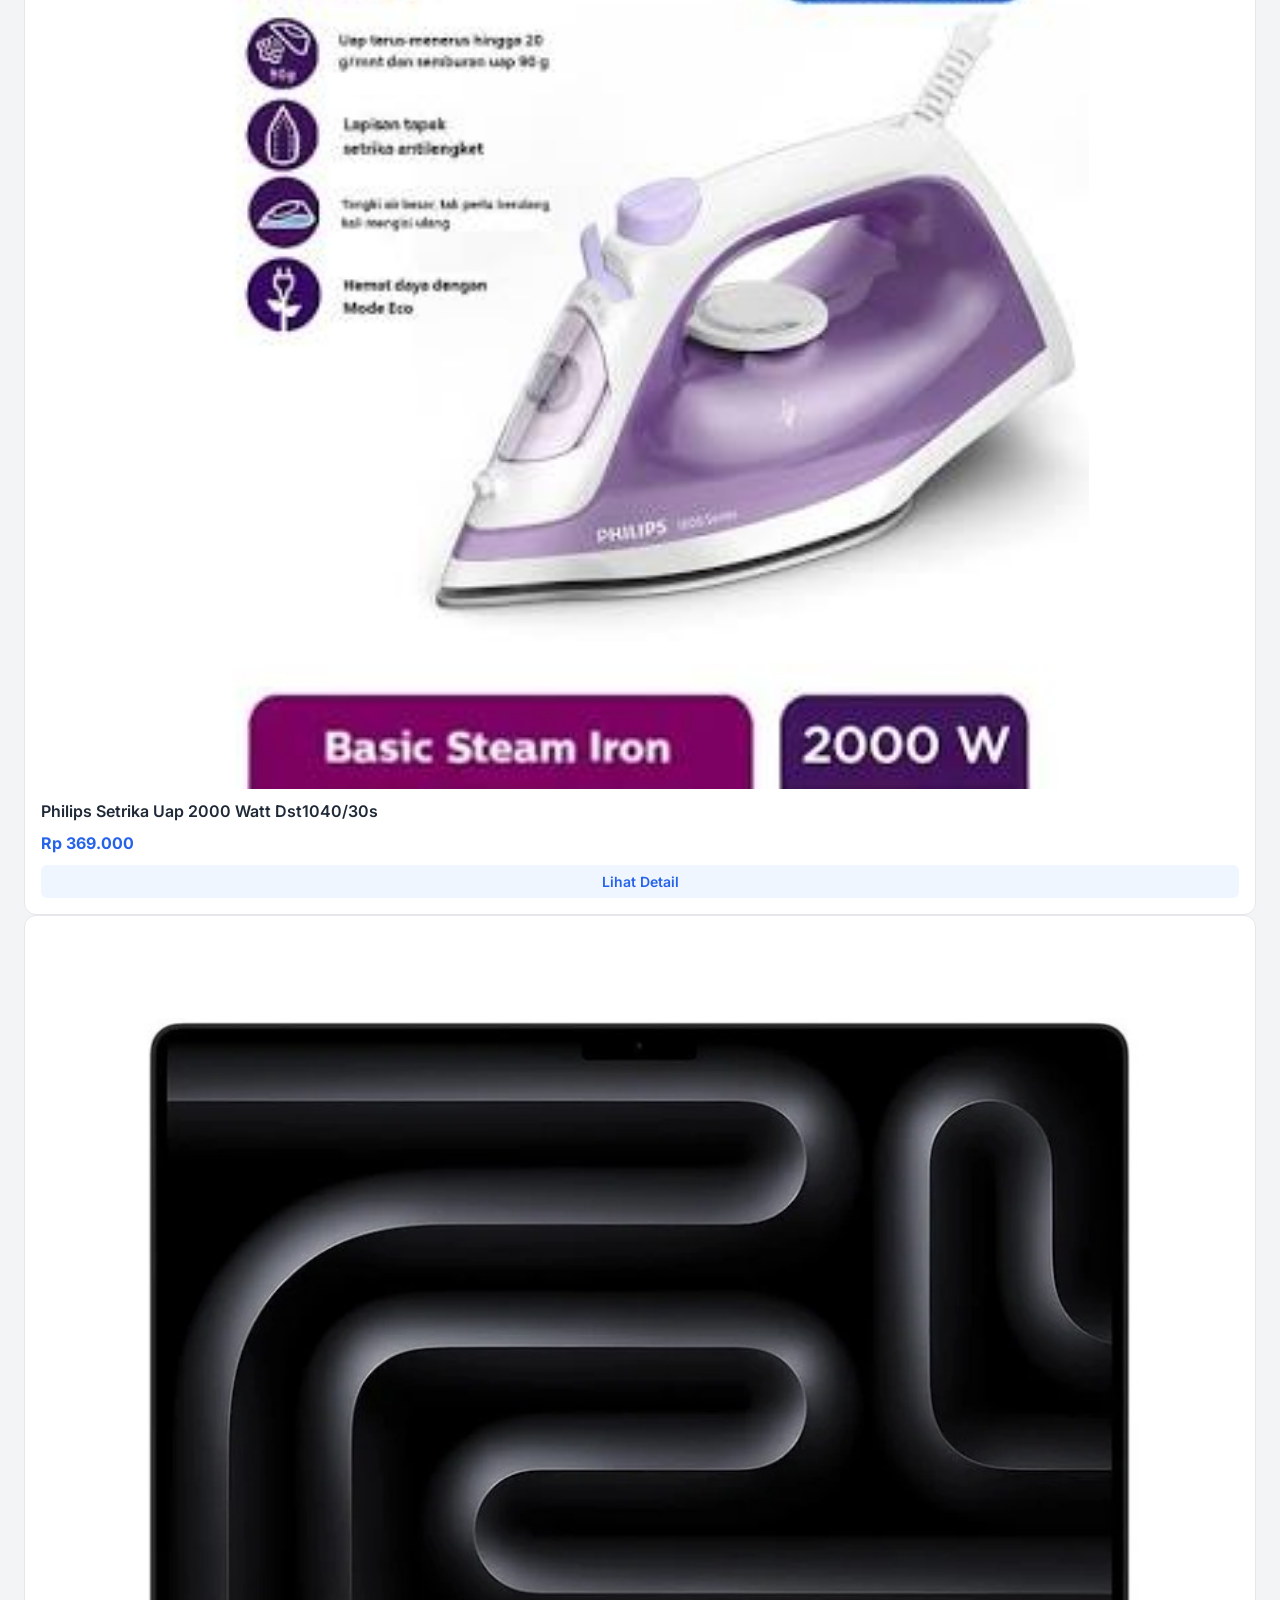
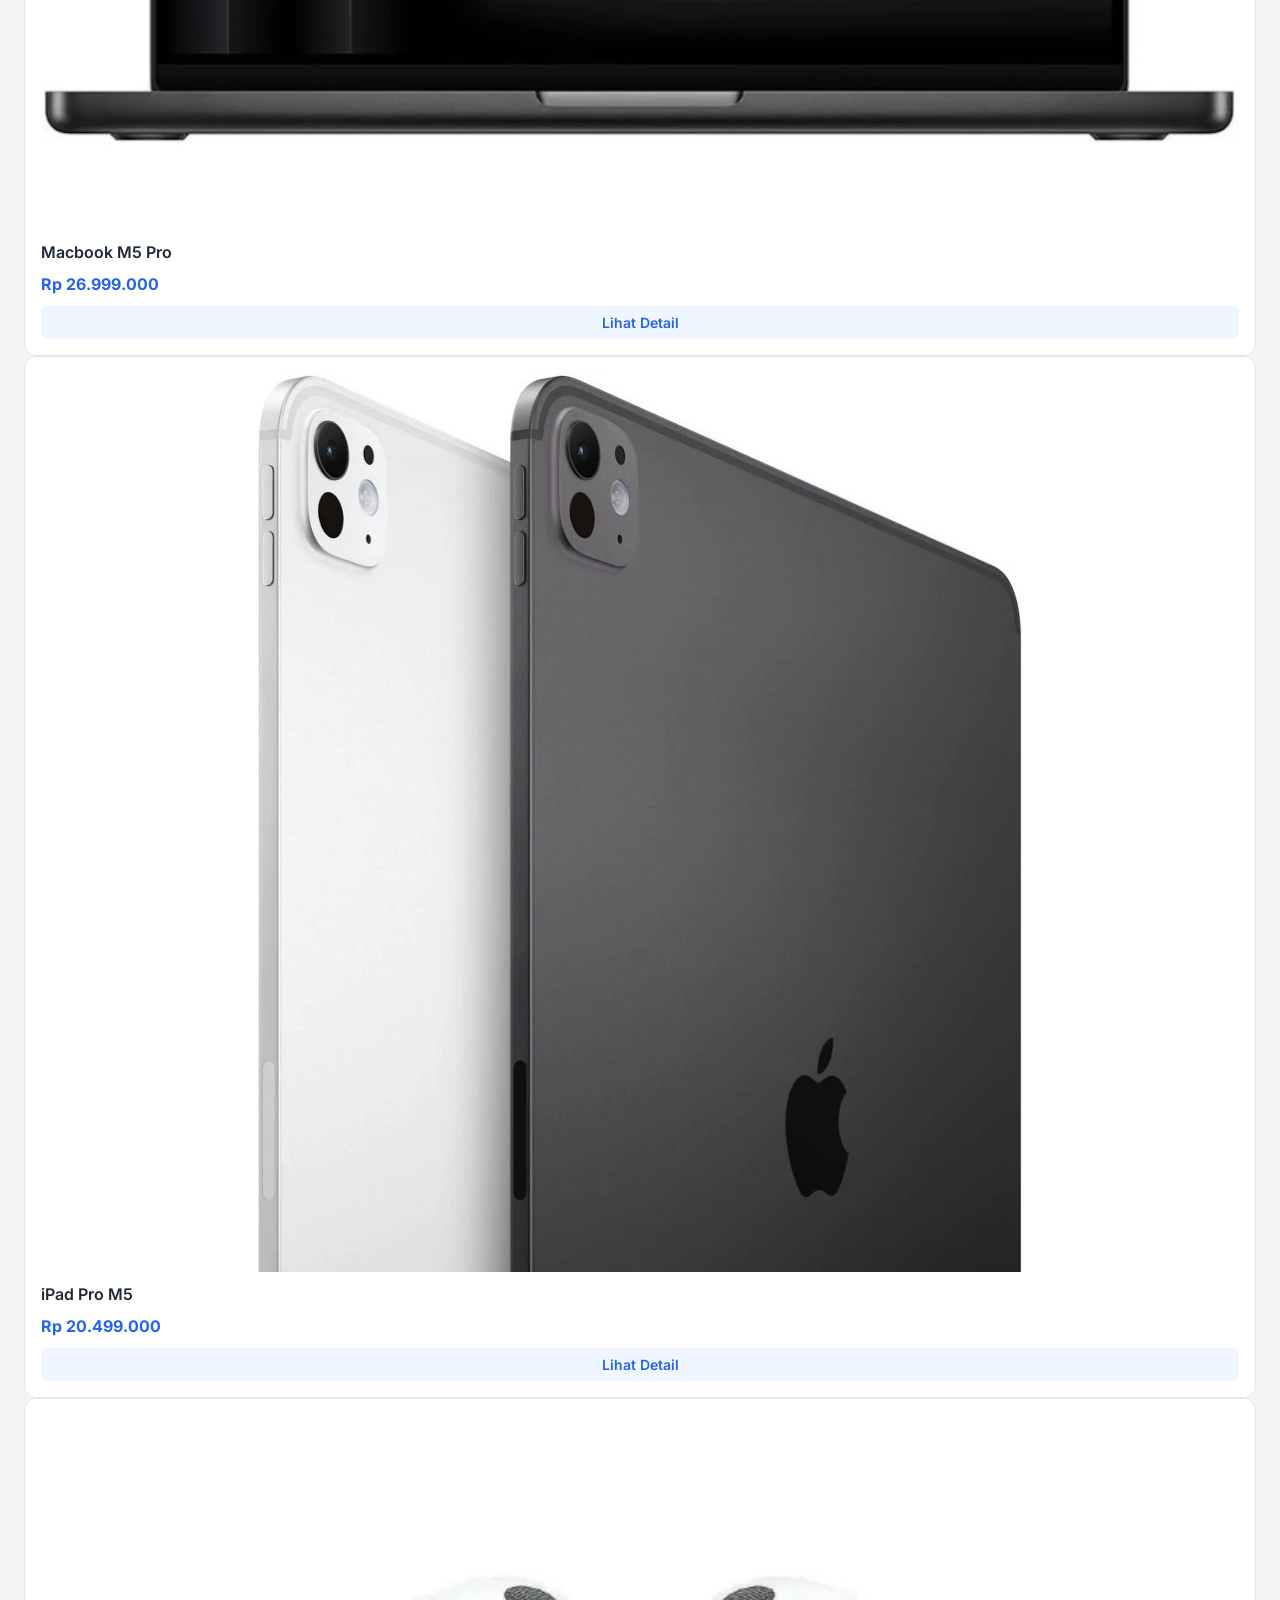
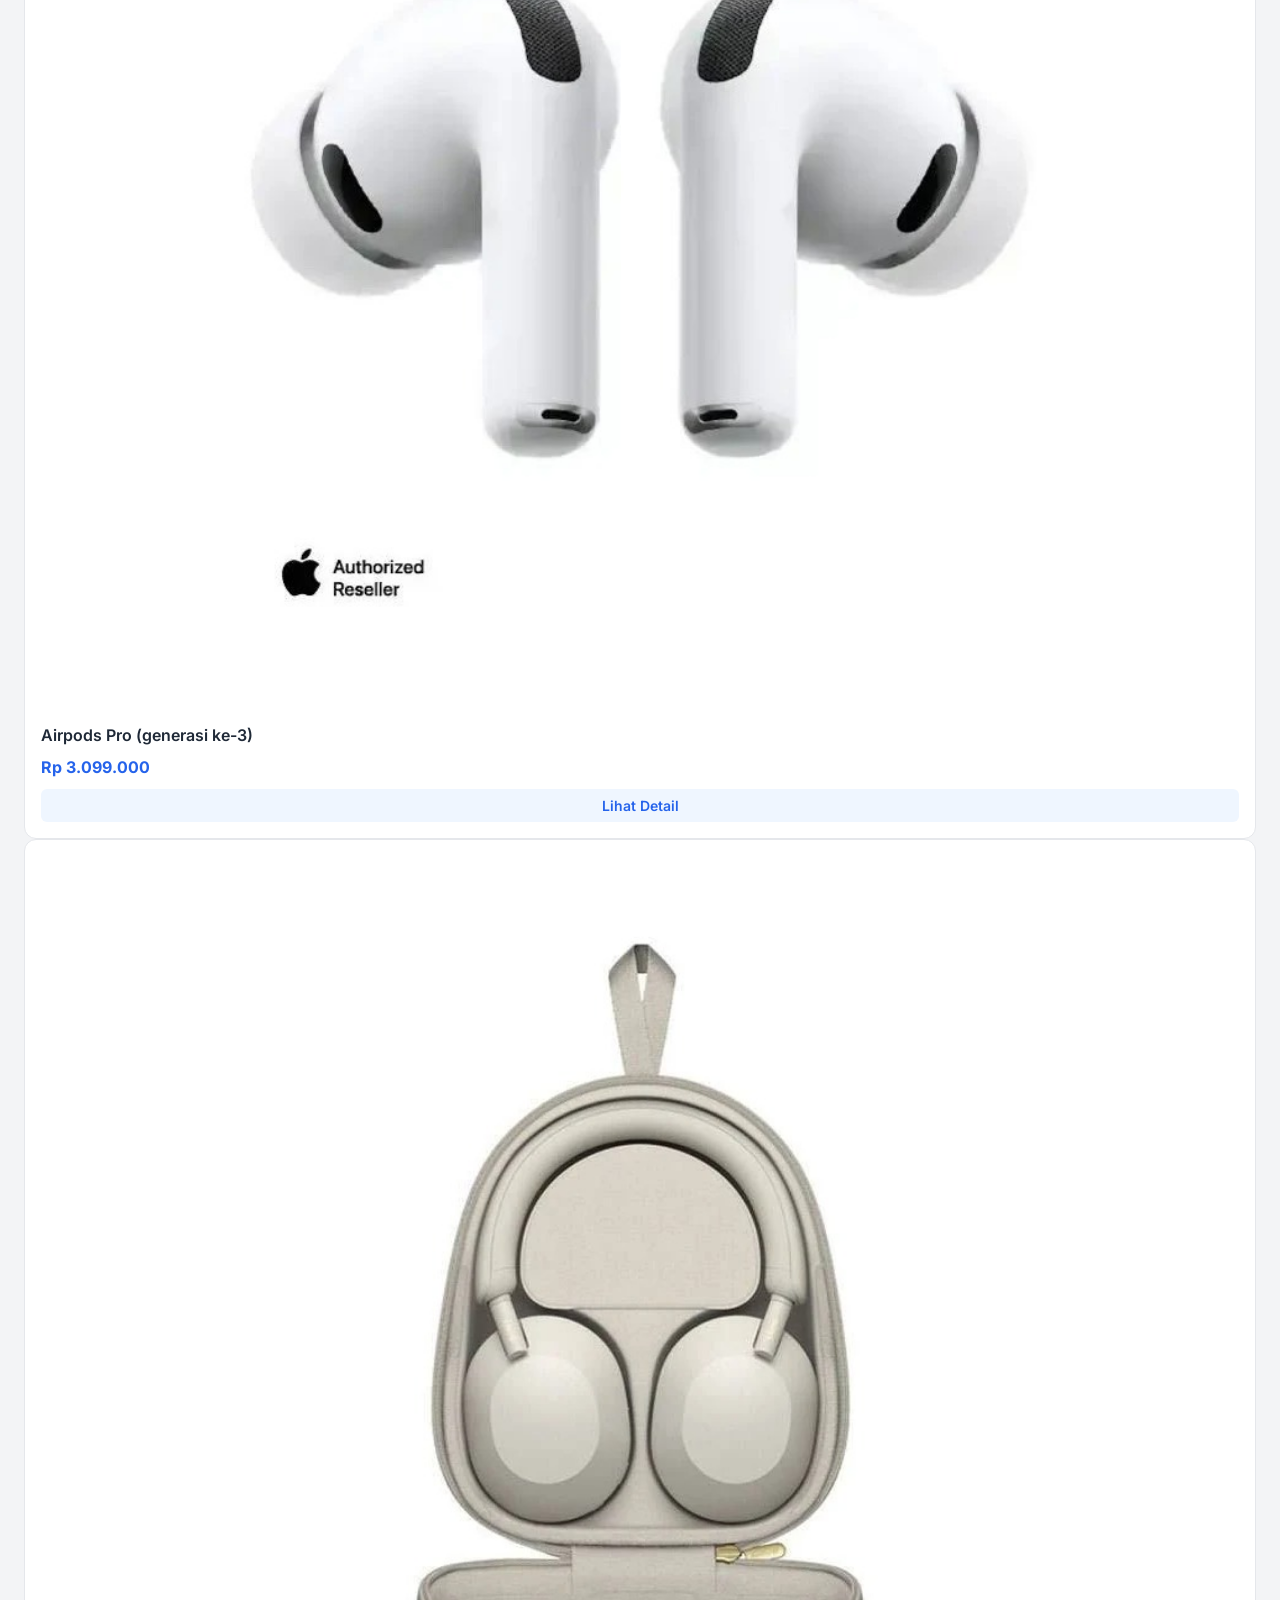
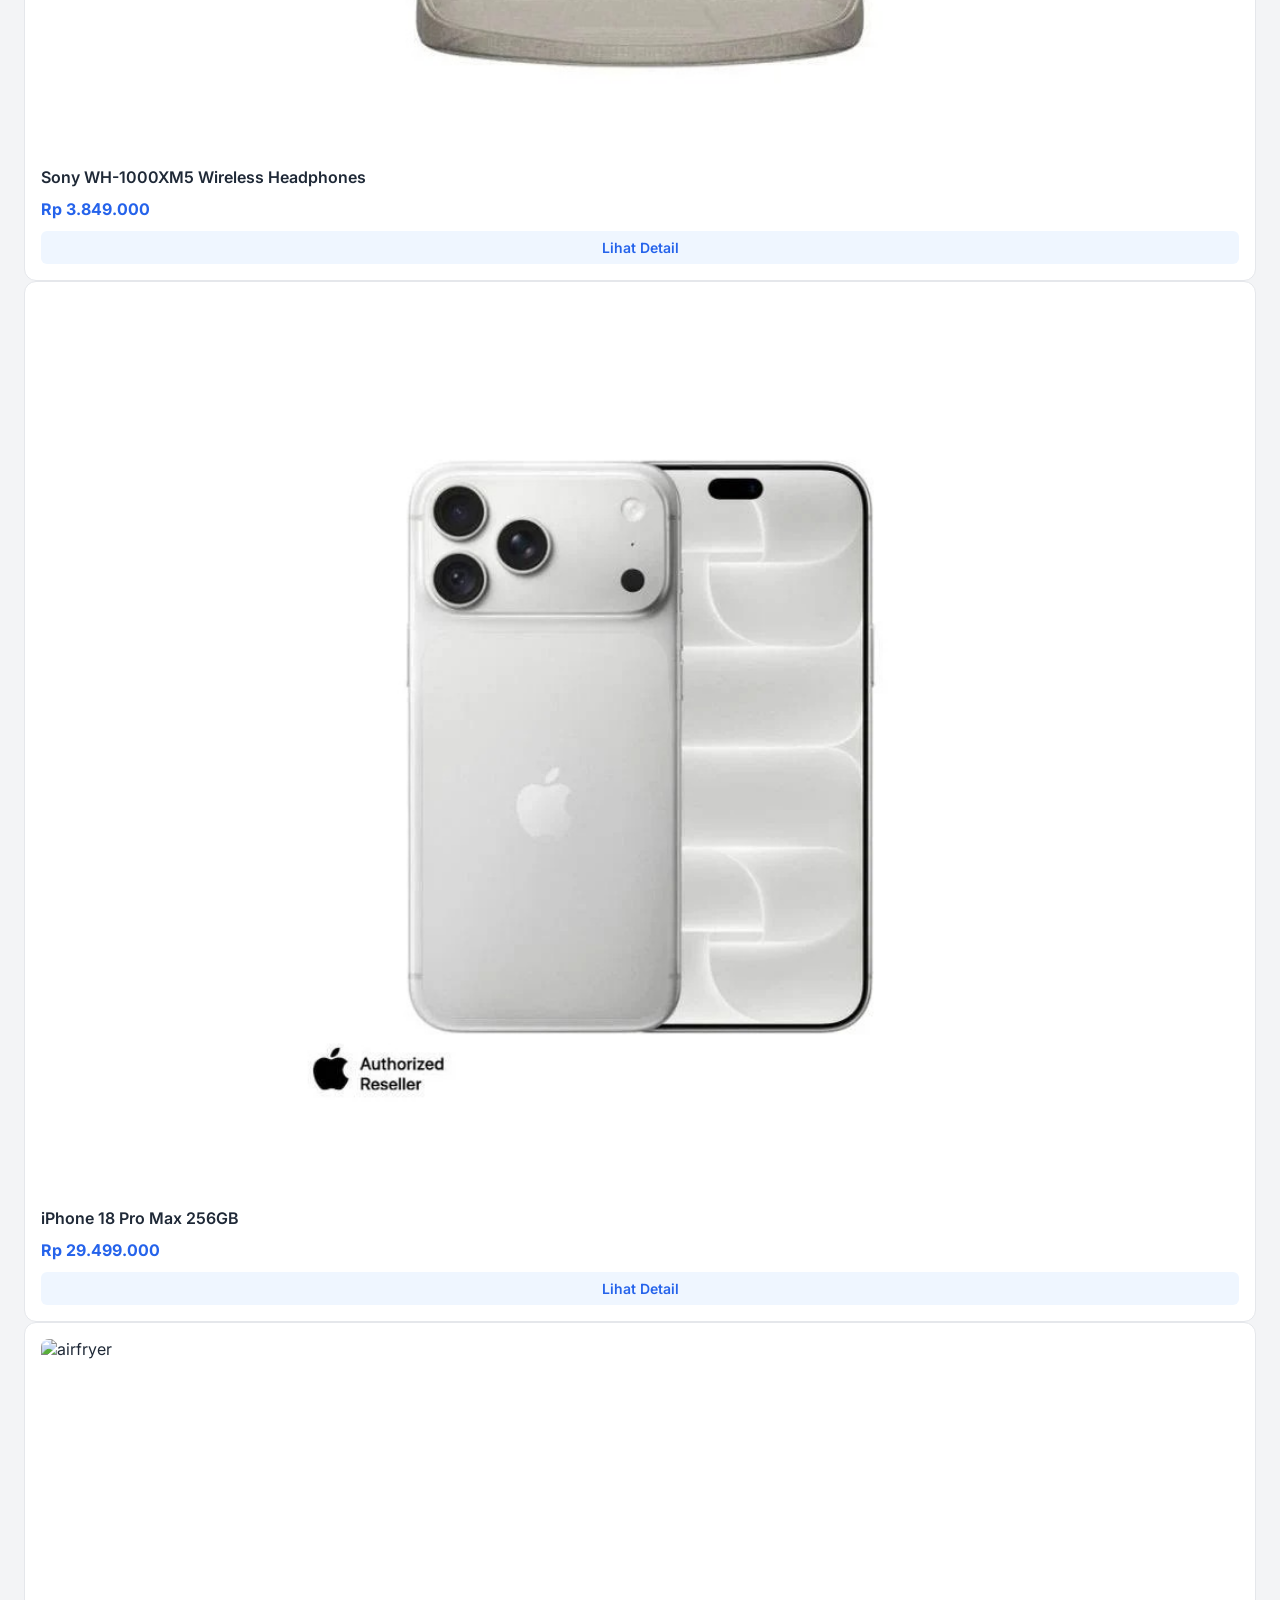
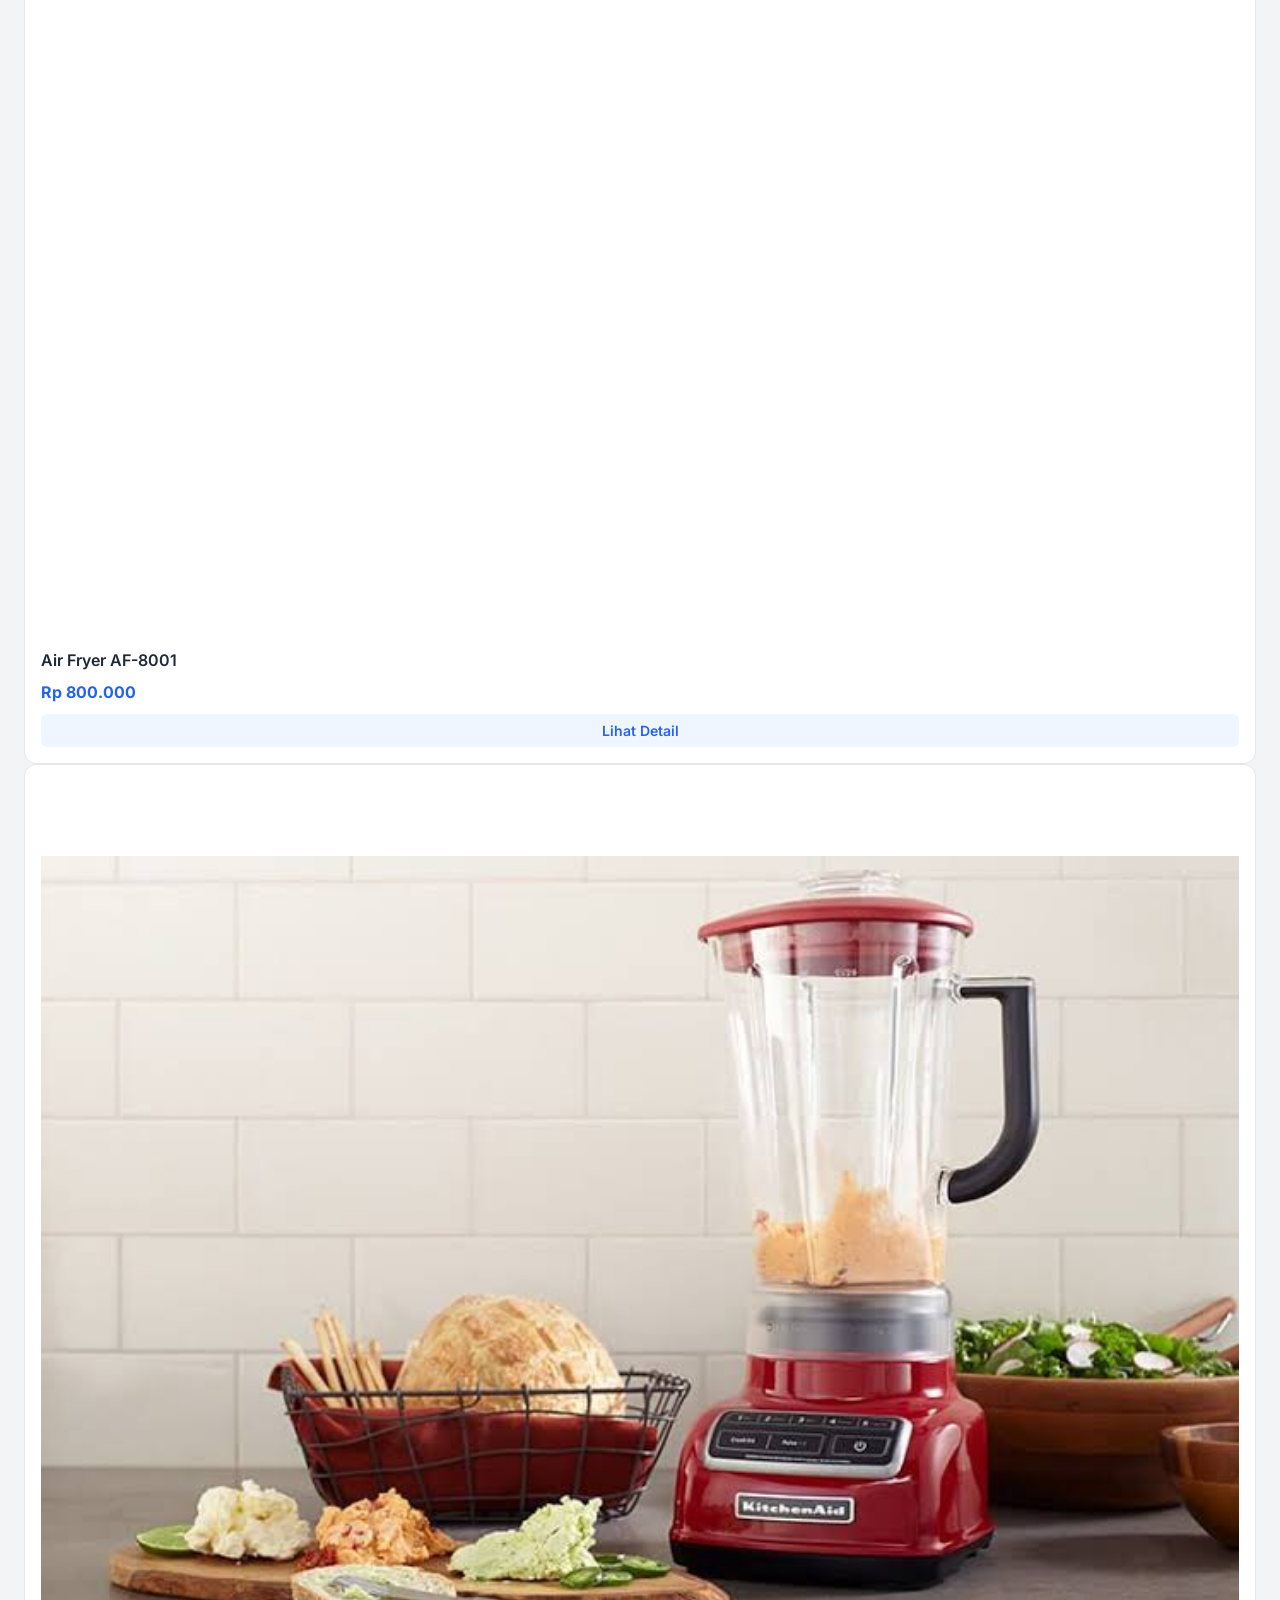
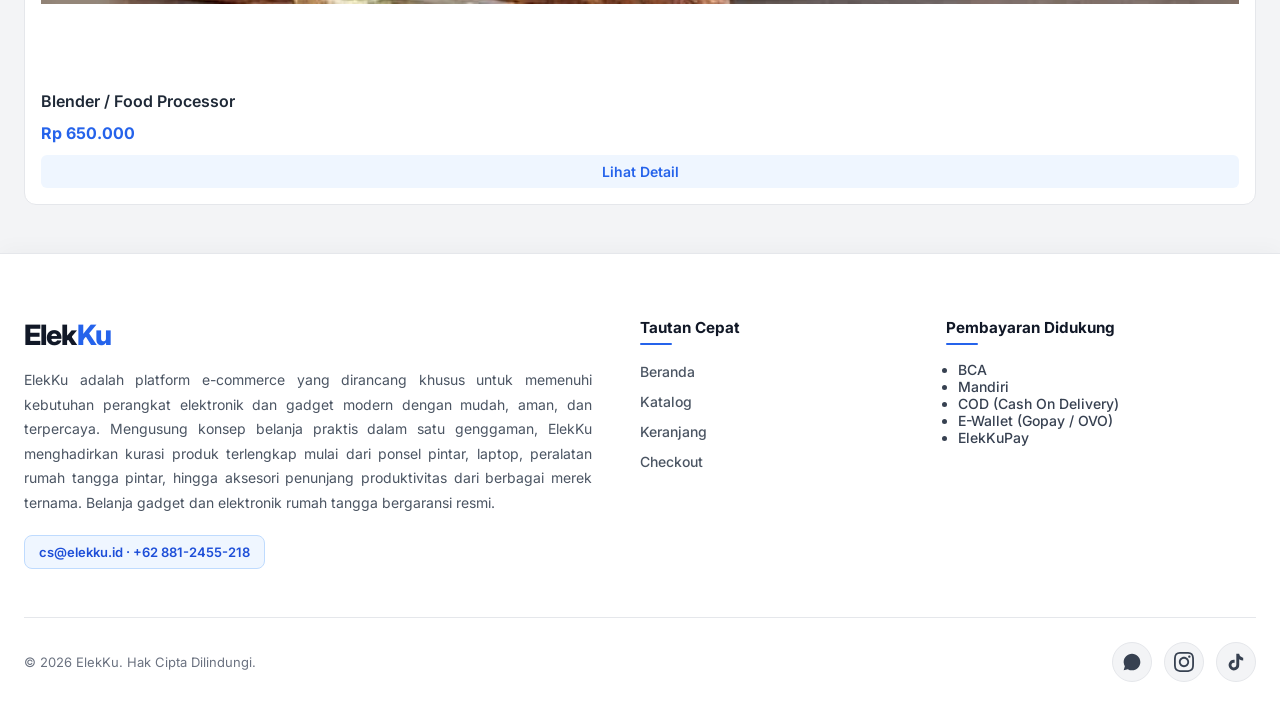
==== commit 9b0f0071: "update total" ====
--- a/index.html
+++ b/index.html
@@ -3,27 +3,25 @@
 <head>
     <meta charset="UTF-8">
     <meta name="viewport" content="width=device-width, initial-scale=1.0">
-    <title>Beranda - TitutShop</title>
-    <script src="https://cdn.tailwindcss.com"></script>
+    <title>Detail TV Samsung Series 7 AU7000UXZN - ElekKu</title>
+    <link href="https://fonts.googleapis.com/css2?family=Inter:wght@400;500;600;700;800&display=swap" rel="stylesheet">
     <link rel="stylesheet" href="style.css">
-    <style>body { font-family: 'Inter', sans-serif; }</style>
 </head>
-<body class="halaman-utama">
+<body class="halaman-detail">
     <!-- Navigasi Utama -->
     <nav class="bilah-navigasi">
         <div class="kontainer-navigasi">
-            <a href="index.html" class="logo-toko">TitutShop</a>
+            <a href="index.html" class="logo-toko">Elek<span>Ku</span></a>
             <div class="menu-navigasi">
-                <a href="index.html" class="tautan-aktif">Beranda</a>
+                <a href="index.html" class="tautan-navigasi">Beranda</a>
                 <a href="katalog.html" class="tautan-navigasi">Katalog</a>
-                <a href="detail.html" class="tautan-navigasi">Detail Produk</a>
+                <a href="flashsale.html" class="tautan-navigasi">Flashsale</a>
                 <a href="keranjang.html" class="tautan-navigasi">Keranjang</a>
-                <a href="checkout.html" class="tautan-navigasi">Checkout</a>
+                <a href="customer.html" class="tautan-navigasi">Customer Service</a>
             </div>
             <a href="login.html" class="tombol-keluar">Keluar</a>
         </div>
     </nav>
-
     <!-- Banner Utama -->
     <section class="bagian-banner">
         <div class="kartu-banner">
@@ -44,7 +42,7 @@
                 <img src="smarttvsamsung.jpg" class="gambar-produk" alt="TV">
                 <h3 class="nama-produk">Samsung Series 7 AU7000UXZN 109,2 cm (43") 4K Ultra HD TV Cerdas Wi-Fi Abu-abu</h3>
                 <p class="harga-produk">Rp 5.999.000</p>
-                <a href="detail.html" class="tombol-detail">Lihat Detail</a>
+                <a href="detaiTv.html" class="tombol-detail">Lihat Detail</a>
             </div>
             <div class="kartu-produk">
                 <img src="andoridtvbox.jpg" class="gambar-produk" alt="TV Box">
@@ -117,7 +115,63 @@
 
     <!-- Catatan Kaki / Footer -->
     <footer class="bagian-footer">
-        &copy; 2026 TitutShop. Hak Cipta Dilindungi.
-    </footer>
+    <div class="kontainer-footer">
+        <!-- Kolom 1: Brand & Kontak -->
+        <div class="kolom-footer kolom-brand">
+            <a href="index.html" class="logo-footer">Elek<span>Ku</span></a>
+            <p class="deskripsi-footer">
+                ElekKu adalah platform e-commerce yang dirancang khusus untuk memenuhi kebutuhan perangkat elektronik dan gadget modern dengan mudah, aman, dan terpercaya. Mengusung konsep belanja praktis dalam satu genggaman, ElekKu menghadirkan kurasi produk terlengkap mulai dari ponsel pintar, laptop, peralatan rumah tangga pintar, hingga aksesori penunjang produktivitas dari berbagai merek ternama. Belanja gadget dan elektronik rumah tangga bergaransi resmi.
+            </p>
+            <p class="kontak-footer">cs@elekku.id · +62 881-2455-218</p>
+        </div>
+
+        <!-- Kolom 2: Tautan Cepat -->
+        <div class="kolom-footer">
+            <h4 class="judul-footer">Tautan Cepat</h4>
+            <ul class="daftar-tautan-footer">
+                <li><a href="index.html">Beranda</a></li>
+                <li><a href="katalog.html">Katalog</a></li>
+                <li><a href="keranjang.html">Keranjang</a></li>
+                <li><a href="checkout.html">Checkout</a></li>
+            </ul>
+        </div>
+
+        <!-- Kolom 3: Pembayaran -->
+        <div class="kolom-footer">
+            <h4 class="judul-footer">Pembayaran Didukung</h4>
+            <ul class="label-pembayaran">
+                <li><a>BCA</a></li>
+                <li><a>Mandiri</a></li>
+                <li><a>COD (Cash On Delivery)</a></li>
+                <li><a>E-Wallet (Gopay / OVO)</a></li>
+                <li><a>ElekKuPay</a></li>
+            </ul>
+        </div>
+    </div>
+
+    <div class="bawah-footer">
+        <p>&copy; 2026 ElekKu. Hak Cipta Dilindungi.</p>
+        <div class="sosmed-footer">
+            <!-- WhatsApp -->
+            <a href="https://web.whatsapp.com/" target="_blank" rel="noopener" aria-label="WhatsApp" class="ikon-wa">
+                <svg viewBox="0 0 24 24" width="20" height="20" fill="currentColor">
+                    <path d="M12.031 6.172c-3.181 0-5.767 2.586-5.768 5.766-.001 1.298.38 2.27 1.019 3.287l-.582 2.128 2.182-.573c.978.58 1.911.928 3.145.929 3.178 0 5.767-2.587 5.768-5.766.001-3.187-2.575-5.77-5.764-5.771zm3.392 8.244c-.144.405-.837.774-1.17.824-.299.045-.677.063-1.092-.069-.252-.08-.575-.187-.988-.365-1.739-.751-2.874-2.502-2.961-2.617-.087-.116-.708-.94-.708-1.793s.448-1.273.607-1.446c.159-.173.346-.217.462-.217l.332.006c.106.005.249-.04.39.298.144.347.491 1.2.534 1.287.043.087.072.188.014.304-.058.116-.087.188-.173.289l-.26.304c-.087.086-.177.18-.076.354.101.174.449.741.964 1.201.662.591 1.221.774 1.394.86s.274.072.376-.043c.101-.116.433-.506.549-.68.116-.173.231-.145.39-.087s1.011.477 1.184.564.289.13.332.202c.045.072.045.419-.1.824zM12 2C6.477 2 2 6.477 2 12c0 1.89.525 3.66 1.438 5.168L2 22l4.978-1.418A9.955 9.955 0 0012 22c5.523 0 10-4.477 10-10S17.523 2 12 2z"/>
+                </svg>
+            </a>
+            <!-- Instagram -->
+            <a href="https://www.instagram.com/" target="_blank" rel="noopener" aria-label="Instagram" class="ikon-ig">
+                <svg viewBox="0 0 24 24" width="20" height="20" fill="currentColor">
+                    <path d="M12 2.163c3.204 0 3.584.012 4.85.07 3.252.148 4.771 1.691 4.919 4.919.058 1.265.069 1.645.069 4.849 0 3.205-.012 3.584-.069 4.849-.149 3.225-1.664 4.771-4.919 4.919-1.266.058-1.644.07-4.85.07-3.204 0-3.584-.012-4.849-.07-3.26-.149-4.771-1.699-4.919-4.92-.058-1.265-.07-1.644-.07-4.849 0-3.204.013-3.583.07-4.849.149-3.227 1.664-4.771 4.919-4.919 1.266-.057 1.645-.069 4.849-.069zm0-2.163c-3.259 0-3.667.014-4.947.072-4.358.2-6.78 2.618-6.98 6.98-.059 1.281-.073 1.689-.073 4.948 0 3.259.014 3.668.072 4.948.2 4.358 2.618 6.78 6.98 6.98 1.281.058 1.689.072 4.948.072 3.259 0 3.668-.014 4.948-.072 4.354-.2 6.782-2.618 6.979-6.98.059-1.28.073-1.689.073-4.948 0-3.259-.014-3.667-.072-4.947-.196-4.354-2.617-6.78-6.979-6.98-1.281-.059-1.69-.073-4.949-.073zm0 5.838c-3.403 0-6.162 2.759-6.162 6.162s2.759 6.163 6.162 6.163 6.162-2.759 6.162-6.163c0-3.403-2.759-6.162-6.162-6.162zm0 10.162c-2.209 0-4-1.79-4-4 0-2.209 1.791-4 4-4s4 1.791 4 4c0 2.21-1.791 4-4 4zm6.406-11.845c-.796 0-1.441.645-1.441 1.44s.645 1.44 1.441 1.44c.795 0 1.439-.645 1.439-1.44s-.644-1.44-1.439-1.44z"/>
+                </svg>
+            </a>
+            <!-- TikTok -->
+            <a href="https://www.tiktok.com/id-ID/" target="_blank" rel="noopener" aria-label="TikTok" class="ikon-tt">
+                <svg viewBox="0 0 24 24" width="20" height="20" fill="currentColor">
+                    <path d="M19.59 6.69a4.83 4.83 0 0 1-3.77-4.25V2h-3.45v13.67a2.89 2.89 0 0 1-5.2 1.74 2.89 2.89 0 0 1 2.31-4.64 2.93 2.93 0 0 1 .88.13V9.4a6.84 6.84 0 0 0-1-.05A6.33 6.33 0 0 0 5 20.1a6.34 6.34 0 0 0 10.86-4.43v-7a8.16 8.16 0 0 0 4.77 1.52v-3.4a4.85 4.85 0 0 1-1-.1z"/>
+                </svg>
+            </a>
+        </div>
+    </div>
+</footer>
 </body>
 </html>
--- a/style.css
+++ b/style.css
@@ -42,9 +42,17 @@
 }
 
 .logo-toko {
-    font-size: 1.25rem;
-    font-weight: 700;
-    color: #2563eb;
+    display: inline-block;
+    font-size: 28px;
+    font-weight: 800;
+    color: #0f172a;
+    text-decoration: none;
+    letter-spacing: -0.5px;
+    margin-bottom: 16px;
+}
+
+.logo-toko span{
+    color: #3b82f6;
 }
 
 .menu-navigasi {
@@ -90,18 +98,7 @@
     background-color: #fef2f2;
 }
 
-/* ==========================================
-   3. FOOTER
-   ========================================== */
-.bagian-footer {
-    background-color: #ffffff;
-    border-top: 1px solid #e5e7eb;
-    text-align: center;
-    padding: 1.5rem;
-    font-size: 0.875rem;
-    color: #6b7280;
-    margin-top: auto;
-}
+
 
 /* ==========================================
    4. HALAMAN UTAMA (INDEX.HTML)
@@ -238,8 +235,11 @@
 
 .gambar-produk {
     width: 100%;
-    height: 12rem;
-    object-fit: cover;
+    aspect-ratio: 4 / 3;
+    height: auto;
+    object-fit: contain;
+    object-position: center;
+    background-color: #ffffff;
     border-radius: 0.5rem;
 }
 
@@ -276,7 +276,7 @@
    ========================================== */
 .kontainer-utama {
     max-width: 80rem;
-    margin: 2rem auto;
+    margin: 2.5rem auto;
     padding: 0 1.5rem;
     width: 100%;
     flex-grow: 1;
@@ -367,15 +367,17 @@
     background-color: #ffffff;
     border: 1px solid #e5e7eb;
     border-radius: 1rem;
-    padding: 1.5rem;
-    display: flex;
-    flex-direction: column;
-    gap: 2rem;
+    padding: 2rem;
+    display: flex;
+    flex-direction: column;
+    gap: 2.5rem;
+    align-items: center;
 }
 
 @media (min-width: 768px) {
     .kartu-detail-produk {
         flex-direction: row;
+        align-items: stretch;
         padding: 2.5rem;
     }
 }
@@ -383,7 +385,7 @@
 .gambar-detail-produk {
     width: 100%;
     max-width: 24rem;
-    height: auto;
+    aspect-ratio: 1 / 1;
     object-fit: cover;
     border-radius: 0.75rem;
     border: 1px solid #f3f4f6;
@@ -392,46 +394,52 @@
 .informasi-detail-produk {
     display: flex;
     flex-direction: column;
-    justify-content: space-between;
+    justify-content: center;
     gap: 1.5rem;
     width: 100%;
 }
 
 .label-kategori-detail {
-    font-size: 0.875rem;
-    font-weight: 600;
+    font-size: 0.813rem;
+    font-weight: 700;
     color: #2563eb;
     text-transform: uppercase;
+    letter-spacing: 0.025em;
     display: block;
     margin-bottom: 0.5rem;
 }
 
 .judul-detail-produk {
-    font-size: 1.75rem;
+    font-size: 1.875rem;
     font-weight: 800;
     color: #1f2937;
+    margin-top: 0;
     margin-bottom: 0.75rem;
+    line-height: 1.2;
 }
 
 .harga-detail-produk {
     font-size: 1.5rem;
     font-weight: 800;
     color: #2563eb;
-    margin-bottom: 1rem;
+    margin-top: 0;
+    margin-bottom: 1.25rem;
 }
 
 .deskripsi-detail-produk {
     font-size: 0.95rem;
     color: #4b5563;
     line-height: 1.6;
+    margin: 0;
 }
 
 .area-aksi-produk {
     display: flex;
     flex-direction: column;
-    gap: 1rem;
+    gap: 1.25rem;
     border-top: 1px solid #e5e7eb;
     padding-top: 1.5rem;
+    margin-top: 0.5rem;
 }
 
 .grup-jumlah-produk {
@@ -447,10 +455,10 @@
 }
 
 .input-jumlah-detail {
-    width: 4rem;
-    padding: 0.375rem 0.5rem;
+    width: 4.5rem;
+    padding: 0.5rem;
     border: 1px solid #d1d5db;
-    border-radius: 0.375rem;
+    border-radius: 0.5rem;
     text-align: center;
     font-size: 0.875rem;
     outline: none;
@@ -472,9 +480,10 @@
     background-color: #eff6ff;
     color: #2563eb;
     border: 1px solid #bfdbfe;
-    padding: 0.75rem 1.5rem;
-    border-radius: 0.5rem;
-    font-weight: 600;
+    padding: 0.875rem 1.5rem;
+    border-radius: 0.5rem;
+    font-weight: 600;
+    font-size: 0.95rem;
     text-align: center;
     flex: 1;
     transition: background-color 0.2s;
@@ -487,9 +496,10 @@
 .tombol-beli-langsung {
     background-color: #16a34a;
     color: #ffffff;
-    padding: 0.75rem 1.5rem;
-    border-radius: 0.5rem;
-    font-weight: 600;
+    padding: 0.875rem 1.5rem;
+    border-radius: 0.5rem;
+    font-weight: 600;
+    font-size: 0.95rem;
     text-align: center;
     flex: 1;
     box-shadow: 0 4px 6px -1px rgba(0, 0, 0, 0.1);
@@ -818,18 +828,6 @@
 /* ==========================================
    9. HALAMAN LOGIN (LOGIN.HTML)
    ========================================== */
-/* ==========================================
-   TAMBAHAN CLASS UNTUK LOGIN_2.HTML
-   ========================================== */
-body {
-    display: flex;
-    align-items: center;
-    justify-content: center;
-    min-height: 100vh;
-    padding: 1rem;
-    background-color: #f3f4f6;
-}
-
 .login-container {
     background-color: #ffffff;
     padding: 2rem;
@@ -911,4 +909,385 @@
 
 .tombol-login:hover {
     background-color: #1d4ed8;
+}
+/* ==========================================
+   6. HALAMAN DETAIL PRODUK (DETAIL.HTML)
+   ========================================== */
+.kartu-detail-produk {
+    background-color: #ffffff;
+    border: 1px solid #e5e7eb;
+    border-radius: 1rem;
+    padding: 2rem;
+    display: flex;
+    flex-direction: column;
+    gap: 2.5rem;
+    align-items: center;
+    box-shadow: 0 1px 3px rgba(0, 0, 0, 0.04);
+}
+
+@media (min-width: 768px) {
+    .kartu-detail-produk {
+        flex-direction: row;
+        align-items: center;
+        padding: 2.5rem;
+    }
+}
+
+.gambar-detail-produk {
+    width: 100%;
+    max-width: 26rem;
+    aspect-ratio: 16 / 10; /* Proporsional untuk layar Smart TV / widescreen */
+    height: auto;
+    object-fit: contain;  /* Menampilkan seluruh bodi TV tanpa terpotong */
+    object-position: center;
+    background-color: #f8fafc;
+    padding: 0.75rem;
+    border-radius: 0.75rem;
+    border: 1px solid #e5e7eb;
+}
+
+.informasi-detail-produk {
+    display: flex;
+    flex-direction: column;
+    justify-content: center;
+    gap: 1.5rem;
+    width: 100%;
+}
+
+.label-kategori-detail {
+    font-size: 0.813rem;
+    font-weight: 700;
+    color: #2563eb;
+    text-transform: uppercase;
+    letter-spacing: 0.04em;
+    display: block;
+    margin-bottom: 0.5rem;
+}
+
+.judul-detail-produk {
+    font-size: 1.75rem;
+    font-weight: 800;
+    color: #111827;
+    margin-top: 0;
+    margin-bottom: 0.75rem;
+    line-height: 1.25;
+}
+
+@media (min-width: 768px) {
+    .judul-detail-produk {
+        font-size: 2rem;
+    }
+}
+
+.harga-detail-produk {
+    font-size: 1.5rem;
+    font-weight: 800;
+    color: #2563eb;
+    margin-top: 0;
+    margin-bottom: 1.25rem;
+}
+
+.deskripsi-detail-produk {
+    font-size: 0.95rem;
+    color: #4b5563;
+    line-height: 1.7;
+    margin: 0;
+    text-align: justify;
+}
+
+.area-aksi-produk {
+    display: flex;
+    flex-direction: column;
+    gap: 1.25rem;
+    border-top: 1px solid #e5e7eb;
+    padding-top: 1.5rem;
+    margin-top: 0.5rem;
+}
+
+.grup-jumlah-produk {
+    display: flex;
+    align-items: center;
+    gap: 1rem;
+}
+
+.label-jumlah {
+    font-size: 0.875rem;
+    font-weight: 600;
+    color: #374151;
+}
+
+.input-jumlah-detail {
+    width: 4.5rem;
+    padding: 0.5rem;
+    border: 1px solid #d1d5db;
+    border-radius: 0.5rem;
+    text-align: center;
+    font-size: 0.875rem;
+    font-weight: 600;
+    outline: none;
+    transition: border-color 0.2s, box-shadow 0.2s;
+}
+
+.input-jumlah-detail:focus {
+    border-color: #2563eb;
+    box-shadow: 0 0 0 3px rgba(37, 99, 235, 0.15);
+}
+
+.grup-tombol-aksi {
+    display: flex;
+    gap: 1rem;
+    flex-direction: column;
+}
+
+@media (min-width: 640px) {
+    .grup-tombol-aksi {
+        flex-direction: row;
+    }
+}
+
+.tombol-tambah-keranjang {
+    background-color: #eff6ff;
+    color: #2563eb;
+    border: 1px solid #bfdbfe;
+    padding: 0.875rem 1.5rem;
+    border-radius: 0.5rem;
+    font-weight: 600;
+    font-size: 0.95rem;
+    text-align: center;
+    flex: 1;
+    transition: background-color 0.2s, transform 0.15s;
+}
+
+.tombol-tambah-keranjang:hover {
+    background-color: #dbeafe;
+}
+
+.tombol-beli-langsung {
+    background-color: #2563eb;
+    color: #ffffff;
+    padding: 0.875rem 1.5rem;
+    border-radius: 0.5rem;
+    font-weight: 600;
+    font-size: 0.95rem;
+    text-align: center;
+    flex: 1;
+    box-shadow: 0 4px 6px -1px rgba(37, 99, 235, 0.25);
+    transition: background-color 0.2s, transform 0.15s;
+}
+
+.tombol-beli-langsung:hover {
+    background-color: #1d4ed8;
+}
+/* ==========================================
+   3. FOOTER (BERURUTAN KIRI KE KANAN)
+   ========================================== */
+.bagian-footer {
+    background-color: #ffffff;
+    color: #334155;
+    width: 100%;
+    margin-top: auto;
+    padding: 4rem 1.5rem 1.75rem;
+    border-top: 1px solid #e5e7eb;
+    box-shadow: 0 -4px 20px rgba(15, 23, 42, 0.03);
+}
+
+.bagian-footer *,
+.bagian-footer *::before,
+.bagian-footer *::after {
+    box-sizing: border-box;
+}
+
+/* Grid berurutan dari kiri ke kanan: Brand & Deskripsi (kiri) | Tautan Cepat (tengah) | Pembayaran (kanan) */
+.kontainer-footer {
+    max-width: 80rem;
+    margin: 0 auto;
+    display: grid;
+    grid-template-columns: 2.2fr 1fr 1.2fr;
+    gap: 3rem;
+    align-items: start;
+    padding-bottom: 3rem;
+    border-bottom: 1px solid #e5e7eb;
+}
+
+/* Kolom 1 (Kiri): Brand & Deskripsi */
+.kolom-brand {
+    display: flex;
+    flex-direction: column;
+    align-items: flex-start;
+    text-align: left;
+}
+
+.logo-footer {
+    display: inline-block;
+    font-size: 1.75rem;
+    font-weight: 800;
+    color: #111827;
+    letter-spacing: -0.03em;
+    margin-bottom: 1rem;
+}
+
+.logo-footer span {
+    color: #2563eb;
+}
+
+.deskripsi-footer {
+    font-size: 0.875rem;
+    line-height: 1.75;
+    color: #4b5563;
+    text-align: left;
+    max-width: 38rem;
+    margin-bottom: 1.25rem;
+    text-align: justify;
+}
+
+.kontak-footer {
+    display: inline-flex;
+    align-items: center;
+    font-size: 0.8125rem;
+    font-weight: 600;
+    color: #1d4ed8;
+    background-color: #eff6ff;
+    border: 1px solid #bfdbfe;
+    padding: 0.5rem 0.875rem;
+    border-radius: 0.5rem;
+}
+
+/* Kolom 2 & 3 (Tengah ke Kanan): Tautan Cepat & Pembayaran */
+.kolom-kiri-tengah {
+    display: contents; /* Memecah wrapper agar anak-anaknya ikut berurutan kiri ke kanan di grid */
+}
+
+.grup-menu-footer {
+    display: flex;
+    flex-direction: column;
+    align-items: flex-start;
+    text-align: left;
+}
+
+.judul-footer {
+    font-size: 0.95rem;
+    font-weight: 700;
+    color: #111827;
+    margin-bottom: 1rem;
+    padding-bottom: 0.5rem;
+    position: relative;
+}
+
+.judul-footer::after {
+    content: "";
+    position: absolute;
+    left: 0;
+    bottom: 0;
+    width: 2rem;
+    height: 2.5px;
+    background-color: #2563eb;
+    border-radius: 9999px;
+}
+
+/* Daftar Tautan Cepat */
+.daftar-tautan-footer {
+    list-style: none;
+    display: flex;
+    flex-direction: column;
+    gap: 0.625rem;
+}
+
+.daftar-tautan-footer a {
+    display: inline-block;
+    font-size: 0.875rem;
+    font-weight: 500;
+    color: #4b5563;
+    transition: color 0.2s ease, transform 0.2s ease;
+}
+
+.daftar-tautan-footer a:hover {
+    color: #2563eb;
+    transform: translateX(4px);
+}
+
+/* Daftar Pembayaran Berurutan */
+.daftar-pembayaran-footer {
+    list-style: none;
+    display: flex;
+    flex-direction: column;
+    align-items: flex-start;
+    gap: 0.5rem;
+}
+
+.daftar-pembayaran-footer li a,
+.daftar-pembayaran-footer li span {
+    display: inline-block;
+    background-color: #f9fafb;
+    color: #1f2937;
+    font-size: 0.8125rem;
+    font-weight: 600;
+    padding: 0.4rem 0.875rem;
+    border-radius: 0.375rem;
+    border: 1px solid #e5e7eb;
+    transition: background-color 0.2s ease, border-color 0.2s ease, color 0.2s ease, transform 0.2s ease;
+}
+
+.daftar-pembayaran-footer li a:hover,
+.daftar-pembayaran-footer li span:hover {
+    background-color: #eff6ff;
+    border-color: #93c5fd;
+    color: #1d4ed8;
+    transform: translateX(3px);
+}
+
+/* Bagian Bawah Footer: Copyright & Ikon Sosmed */
+.bawah-footer {
+    max-width: 80rem;
+    margin: 0 auto;
+    padding-top: 1.5rem;
+    display: flex;
+    justify-content: space-between;
+    align-items: center;
+    flex-wrap: wrap;
+    gap: 1rem;
+}
+
+.bawah-footer p {
+    font-size: 0.8125rem;
+    color: #6b7280;
+}
+
+.sosmed-footer {
+    display: flex;
+    align-items: center;
+    gap: 0.75rem;
+}
+
+.sosmed-footer a {
+    width: 2.5rem;
+    height: 2.5rem;
+    border-radius: 9999px;
+    background-color: #f3f4f6;
+    color: #374151;
+    border: 1px solid #e5e7eb;
+    display: inline-flex;
+    align-items: center;
+    justify-content: center;
+    transition: transform 0.25s ease, color 0.25s ease, background-color 0.25s ease, box-shadow 0.25s ease, border-color 0.25s ease;
+}
+
+.sosmed-footer a:hover {
+    color: #ffffff;
+    border-color: transparent;
+    transform: translateY(-3px);
+}
+
+.sosmed-footer a.ikon-wa:hover {
+    background-color: #25d366;
+    box-shadow: 0 6px 14px rgba(37, 211, 102, 0.28);
+}
+
+.sosmed-footer a.ikon-ig:hover {
+    background: radial-gradient(circle at 30% 107%, #fdf497 0%, #fdf497 5%, #fd5949 45%, #d6249f 60%, #285aeb 90%);
+    box-shadow: 0 6px 14px rgba(214, 36, 159, 0.28);
+}
+
+.sosmed-footer a.ikon-tt:hover {
+    background-color: #111827;
+    box-shadow: -2px -2px 0 #25f4ee, 2px 2px 0 #fe2c55;
 }
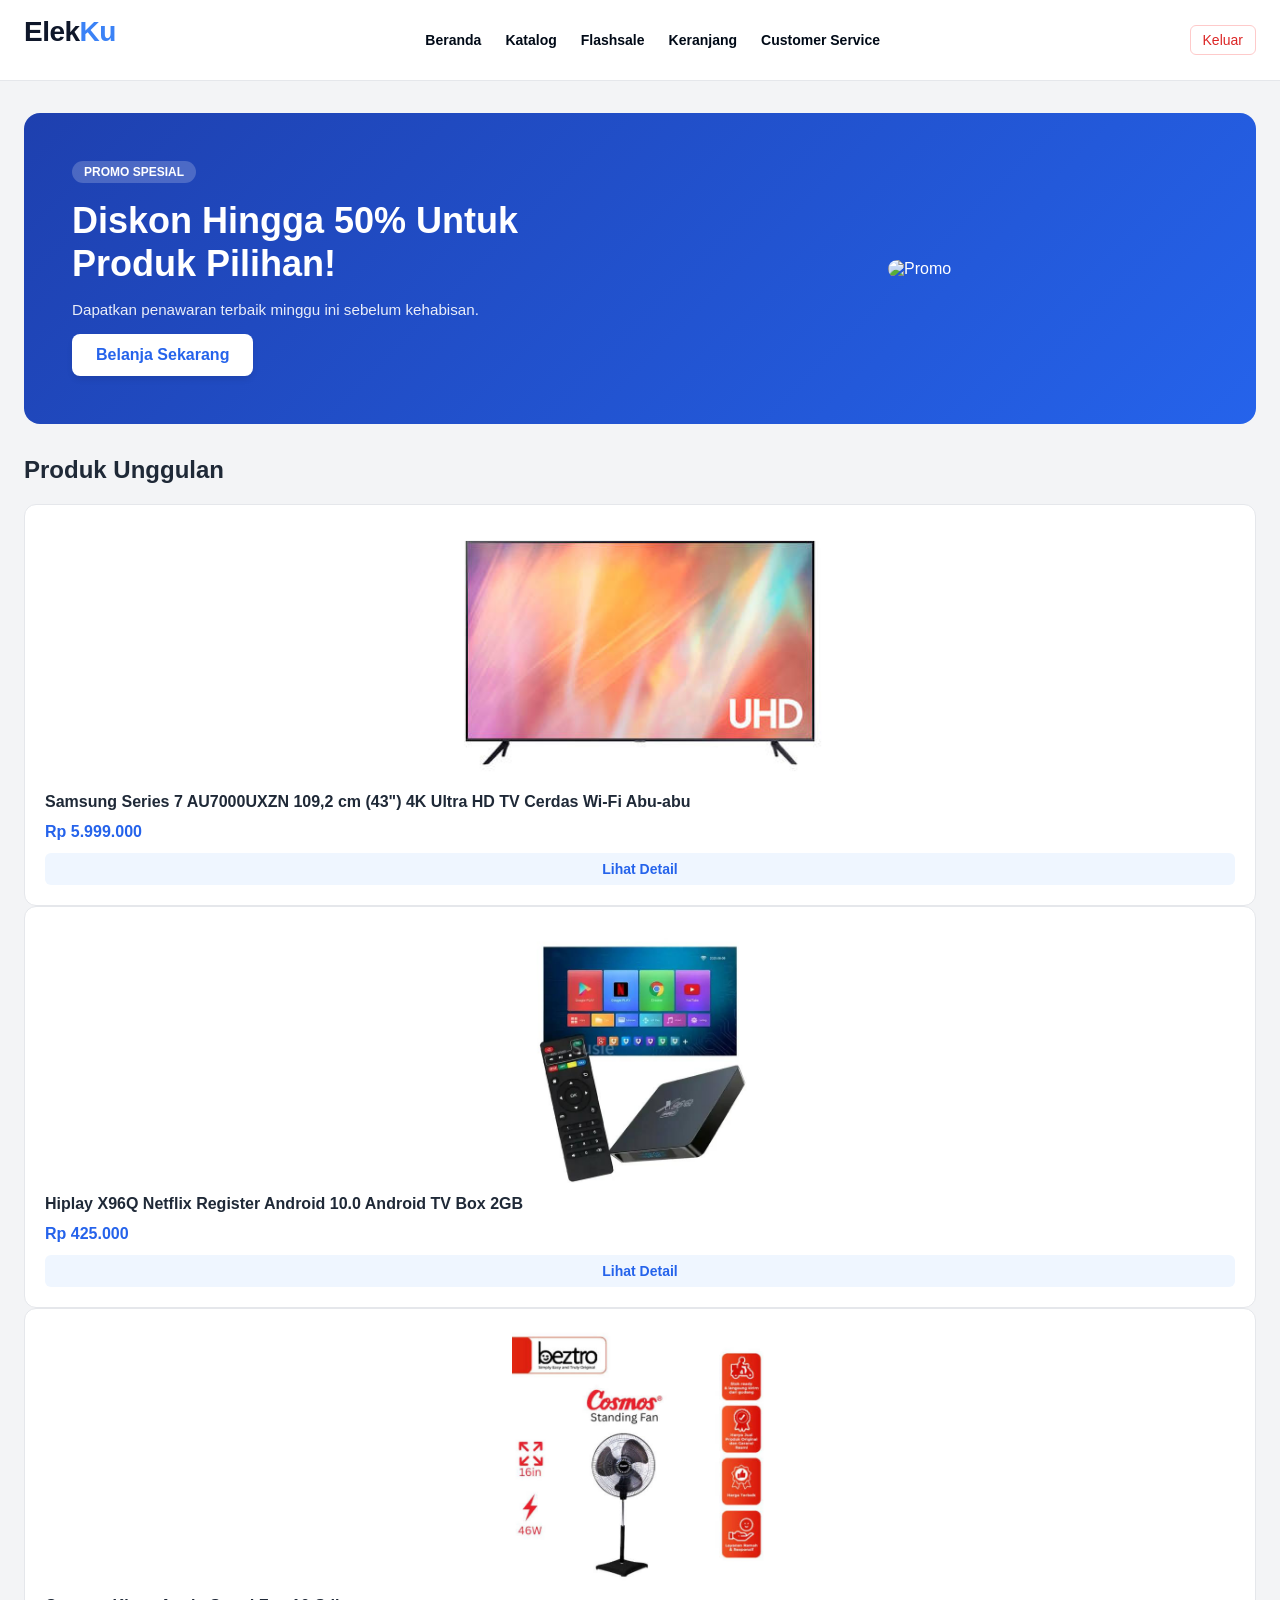
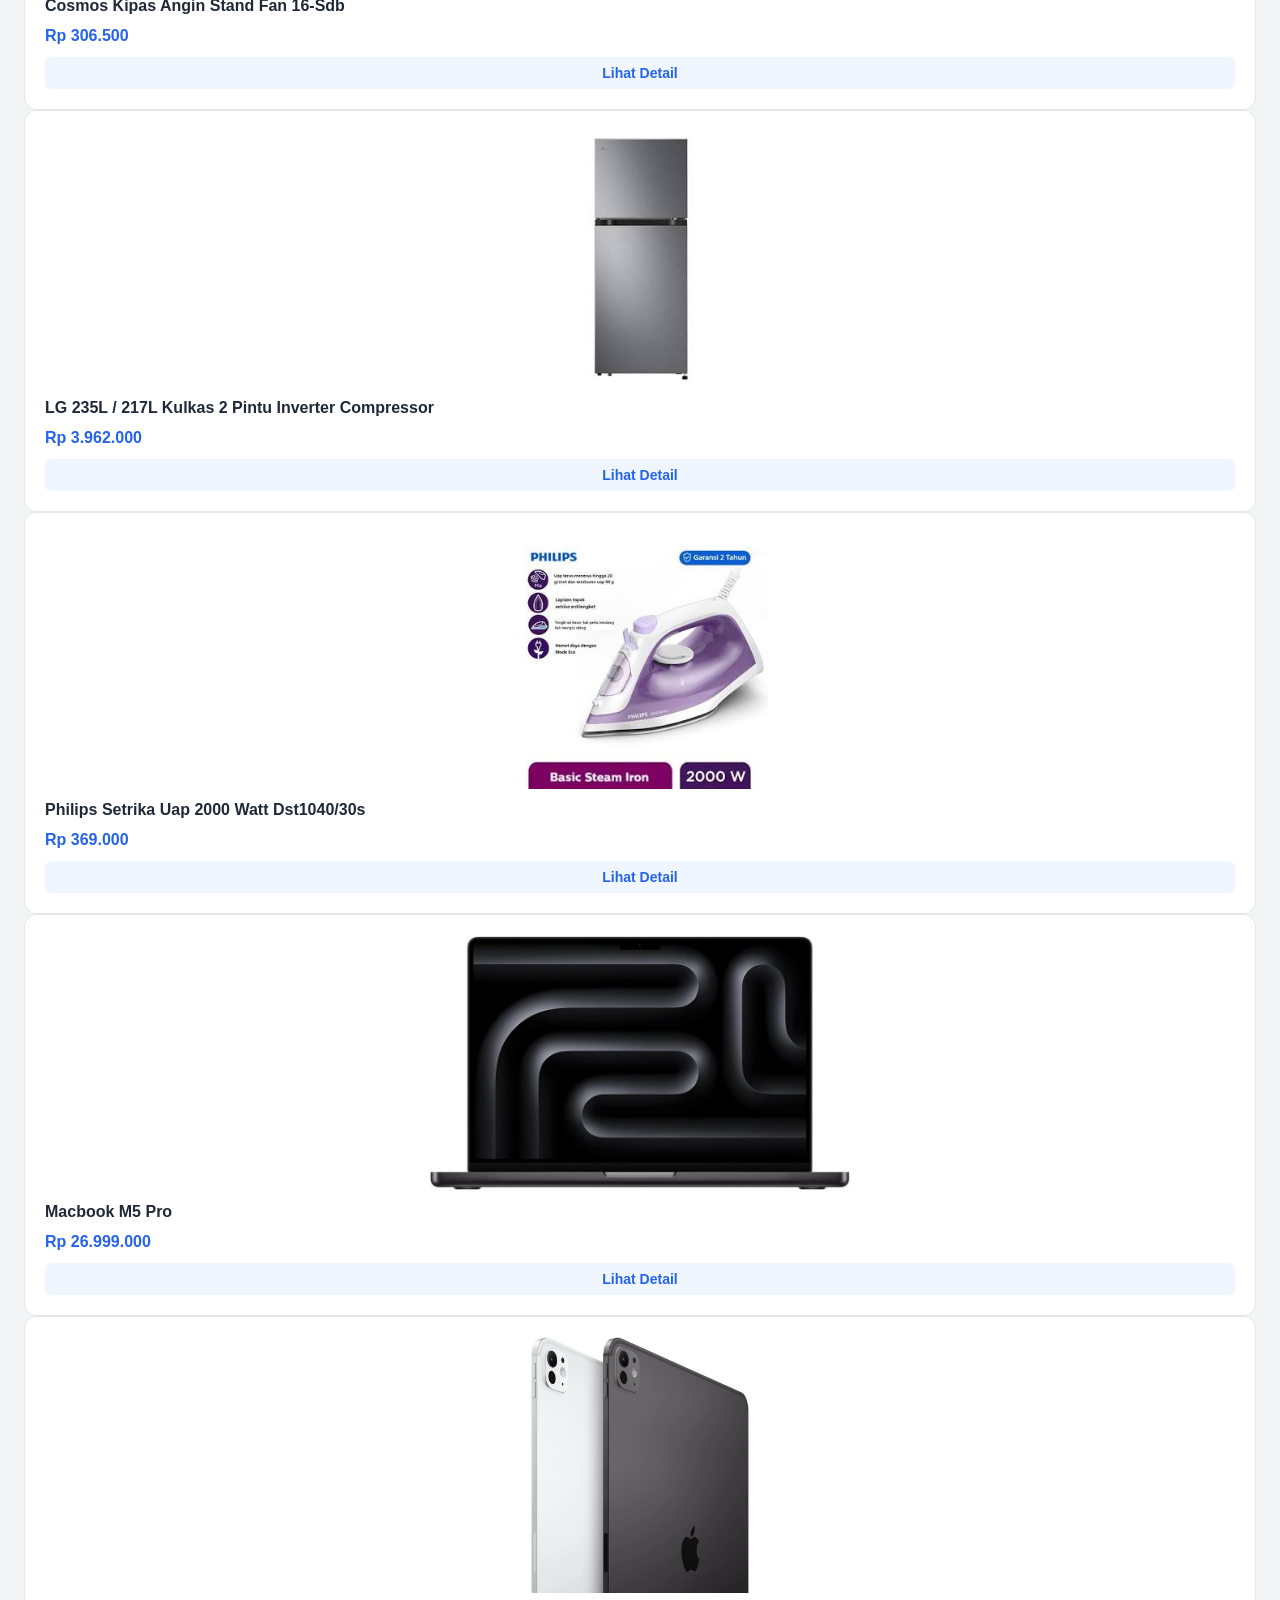
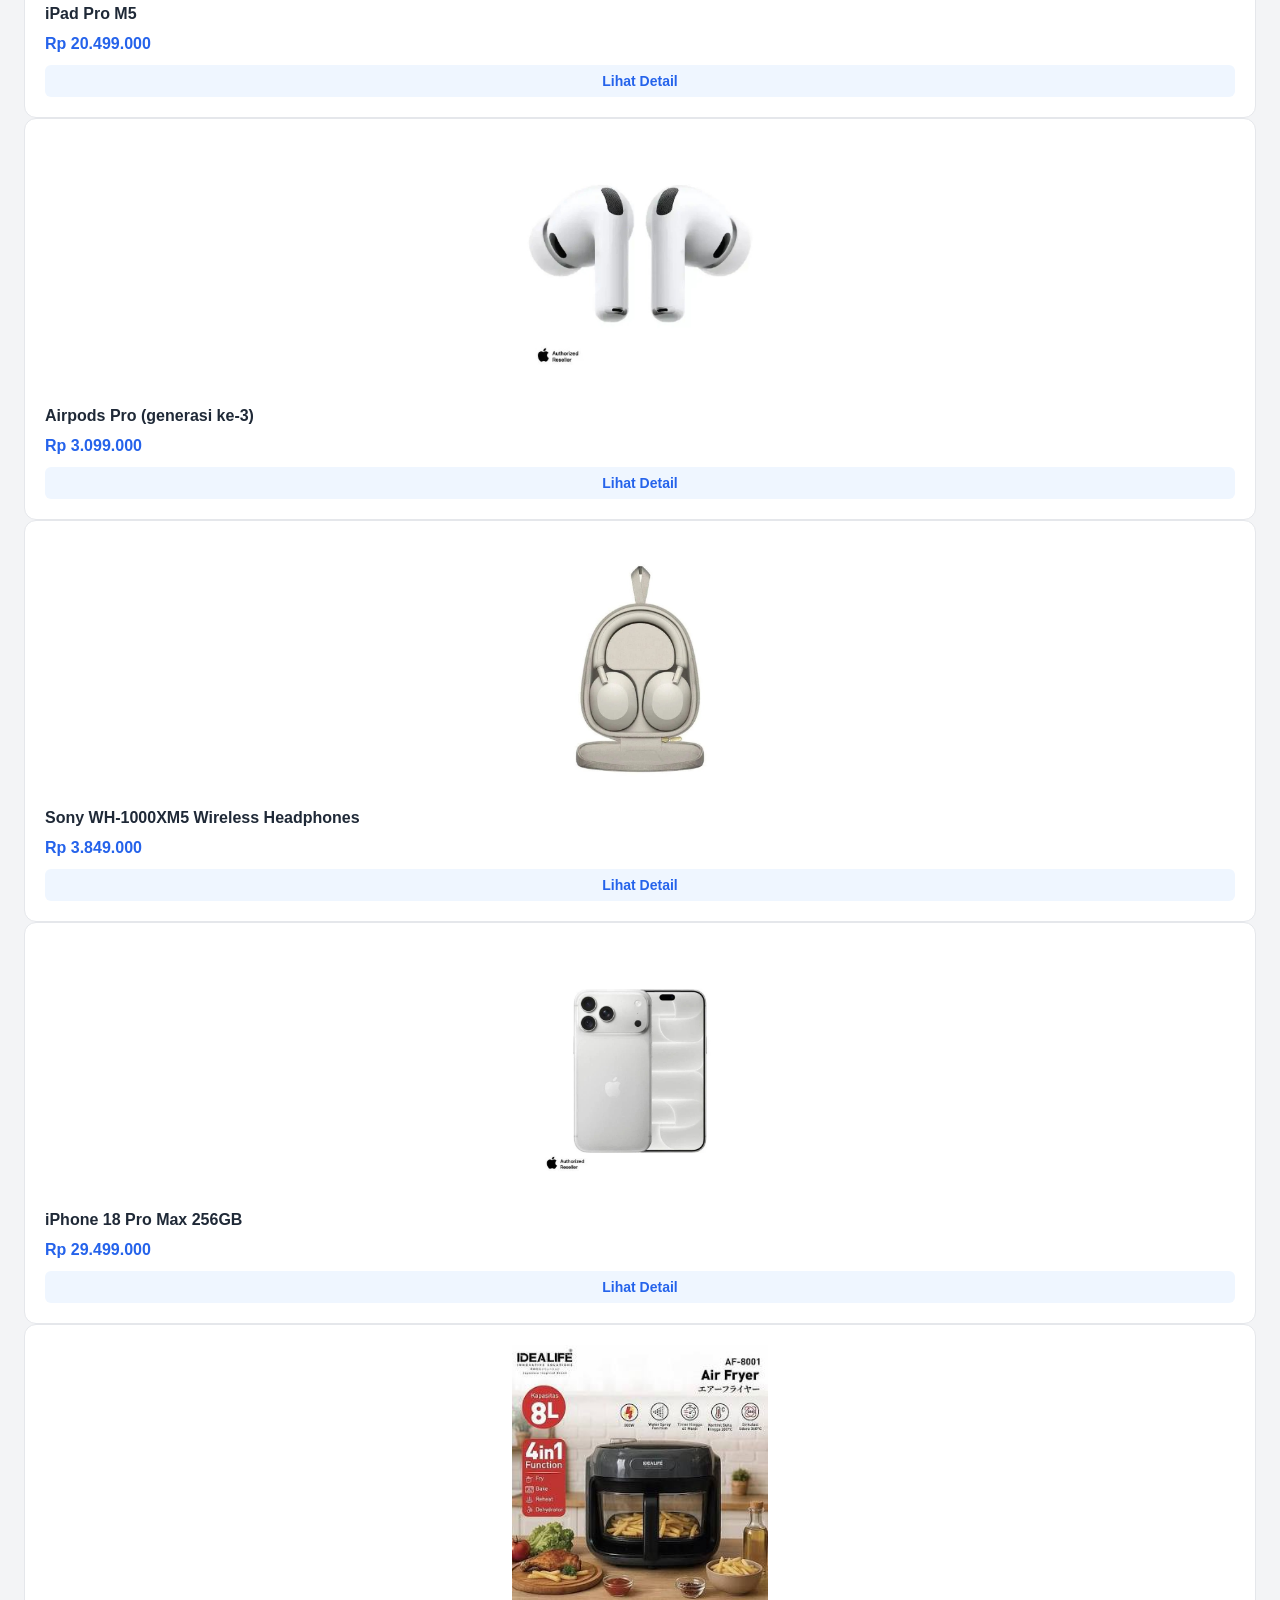
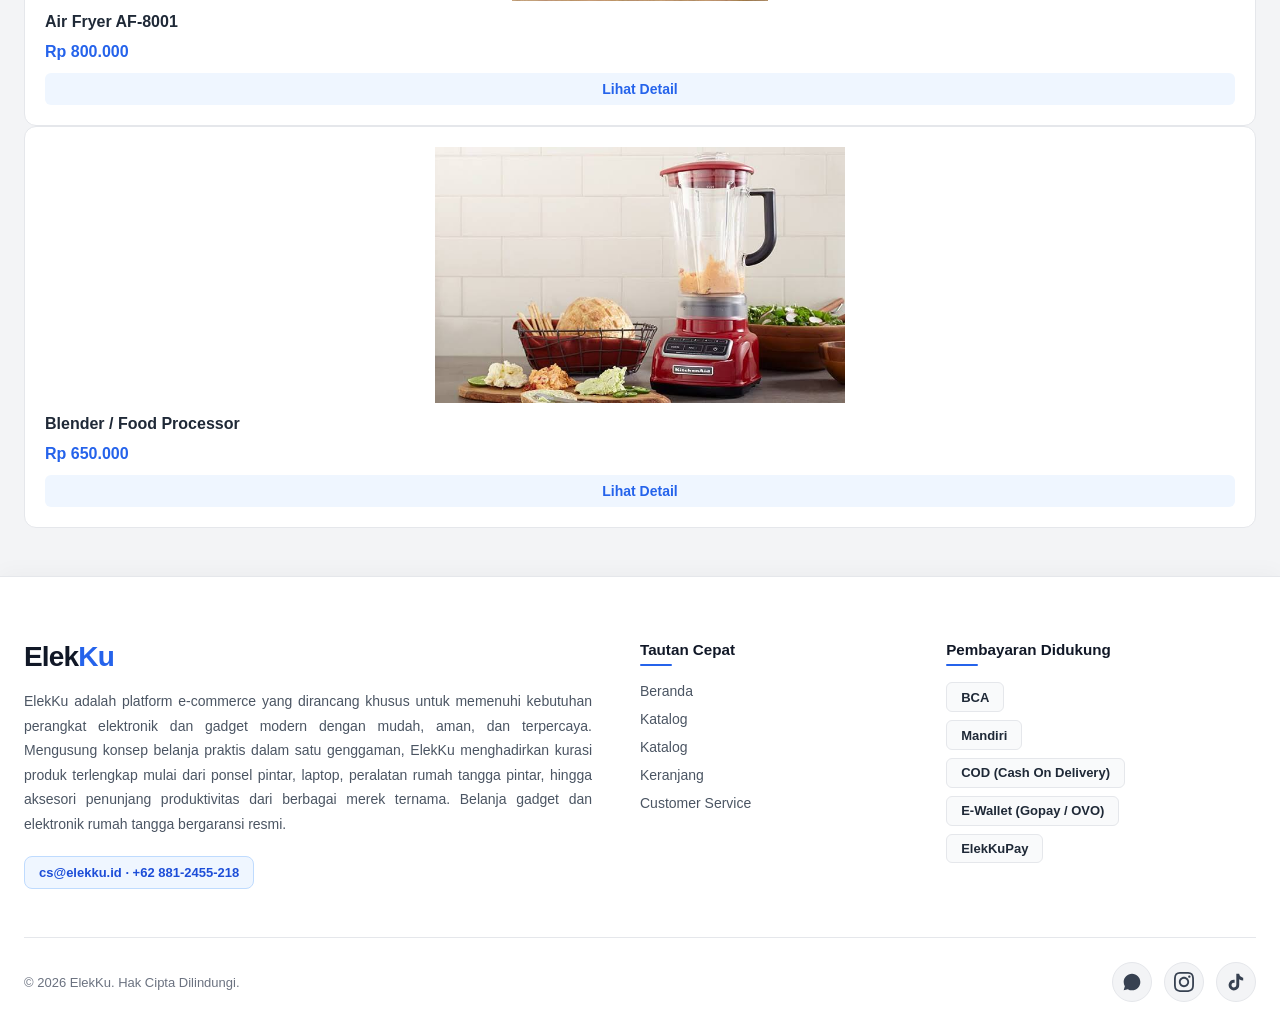
==== commit f5874c83: "hampir final wok" ====
--- a/index.html
+++ b/index.html
@@ -4,7 +4,6 @@
     <meta charset="UTF-8">
     <meta name="viewport" content="width=device-width, initial-scale=1.0">
     <title>Detail TV Samsung Series 7 AU7000UXZN - ElekKu</title>
-    <link href="https://fonts.googleapis.com/css2?family=Inter:wght@400;500;600;700;800&display=swap" rel="stylesheet">
     <link rel="stylesheet" href="style.css">
 </head>
 <body class="halaman-detail">
@@ -16,7 +15,7 @@
                 <a href="index.html" class="tautan-navigasi">Beranda</a>
                 <a href="katalog.html" class="tautan-navigasi">Katalog</a>
                 <a href="flashsale.html" class="tautan-navigasi">Flashsale</a>
-                <a href="keranjang.html" class="tautan-navigasi">Keranjang</a>
+                <a href="keranjangHapus.html" class="tautan-navigasi">Keranjang</a>
                 <a href="customer.html" class="tautan-navigasi">Customer Service</a>
             </div>
             <a href="login.html" class="tombol-keluar">Keluar</a>
@@ -45,7 +44,7 @@
                 <a href="detaiTv.html" class="tombol-detail">Lihat Detail</a>
             </div>
             <div class="kartu-produk">
-                <img src="andoridtvbox.jpg" class="gambar-produk" alt="TV Box">
+                <img src="androidtvbox.jpg" class="gambar-produk" alt="TV Box">
                 <h3 class="nama-produk">Hiplay X96Q Netflix Register Android 10.0 Android TV Box 2GB</h3>
                 <p class="harga-produk">Rp 425.000</p>
                 <a href="detail.html" class="tombol-detail">Lihat Detail</a>
@@ -99,7 +98,7 @@
                 <a href="detail.html" class="tombol-detail">Lihat Detail</a>
             </div>
             <div class="kartu-produk">
-                <img src="airfryer.jpeg" class="gambar-produk" alt="airfryer">
+                <img src="airfrayer.jpeg" class="gambar-produk" alt="airfryer">
                 <h3 class="nama-produk">Air Fryer AF-8001</h3>
                 <p class="harga-produk">Rp 800.000</p>
                 <a href="detail.html" class="tombol-detail">Lihat Detail</a>
@@ -115,63 +114,65 @@
 
     <!-- Catatan Kaki / Footer -->
     <footer class="bagian-footer">
-    <div class="kontainer-footer">
-        <!-- Kolom 1: Brand & Kontak -->
-        <div class="kolom-footer kolom-brand">
-            <a href="index.html" class="logo-footer">Elek<span>Ku</span></a>
-            <p class="deskripsi-footer">
-                ElekKu adalah platform e-commerce yang dirancang khusus untuk memenuhi kebutuhan perangkat elektronik dan gadget modern dengan mudah, aman, dan terpercaya. Mengusung konsep belanja praktis dalam satu genggaman, ElekKu menghadirkan kurasi produk terlengkap mulai dari ponsel pintar, laptop, peralatan rumah tangga pintar, hingga aksesori penunjang produktivitas dari berbagai merek ternama. Belanja gadget dan elektronik rumah tangga bergaransi resmi.
-            </p>
-            <p class="kontak-footer">cs@elekku.id · +62 881-2455-218</p>
+        <div class="kontainer-footer">
+            <!-- Kolom 1: Brand & Kontak -->
+            <div class="kolom-brand">
+                <a href="index.html" class="logo-footer">Elek<span>Ku</span></a>
+                <p class="deskripsi-footer">
+                    ElekKu adalah platform e-commerce yang dirancang khusus untuk memenuhi kebutuhan perangkat elektronik dan gadget modern dengan mudah, aman, dan terpercaya. Mengusung konsep belanja praktis dalam satu genggaman, ElekKu menghadirkan kurasi produk terlengkap mulai dari ponsel pintar, laptop, peralatan rumah tangga pintar, hingga aksesori penunjang produktivitas dari berbagai merek ternama. Belanja gadget dan elektronik rumah tangga bergaransi resmi.
+                </p>
+                <p class="kontak-footer">cs@elekku.id · +62 881-2455-218</p>
+            </div>
+
+            <!-- Kolom 2 & 3: Tautan Cepat & Pembayaran -->
+            <div class="kolom-kiri-tengah">
+                <div class="grup-menu-footer">
+                    <h4 class="judul-footer">Tautan Cepat</h4>
+                    <ul class="daftar-tautan-footer">
+                        <li><a href="index.html">Beranda</a></li>
+                        <li><a href="katalog.html">Katalog</a></li>
+                        <li><a href="flashsale.html">Katalog</a></li>
+                        <li><a href="keranjangHapus.html">Keranjang</a></li>
+                        <li><a href="customer.html">Customer Service</a></li>
+                    </ul>
+                </div>
+
+                <div class="grup-menu-footer">
+                    <h4 class="judul-footer">Pembayaran Didukung</h4>
+                    <ul class="daftar-pembayaran-footer">
+                        <li><span>BCA</span></li>
+                        <li><span>Mandiri</span></li>
+                        <li><span>COD (Cash On Delivery)</span></li>
+                        <li><span>E-Wallet (Gopay / OVO)</span></li>
+                        <li><span>ElekKuPay</span></li>
+                    </ul>
+                </div>
+            </div>
         </div>
 
-        <!-- Kolom 2: Tautan Cepat -->
-        <div class="kolom-footer">
-            <h4 class="judul-footer">Tautan Cepat</h4>
-            <ul class="daftar-tautan-footer">
-                <li><a href="index.html">Beranda</a></li>
-                <li><a href="katalog.html">Katalog</a></li>
-                <li><a href="keranjang.html">Keranjang</a></li>
-                <li><a href="checkout.html">Checkout</a></li>
-            </ul>
+        <div class="bawah-footer">
+            <p>&copy; 2026 ElekKu. Hak Cipta Dilindungi.</p>
+            <div class="sosmed-footer">
+                <!-- WhatsApp -->
+                <a href="https://web.whatsapp.com/" target="_blank" rel="noopener" aria-label="WhatsApp" class="ikon-wa">
+                    <svg viewBox="0 0 24 24" width="20" height="20" fill="currentColor">
+                        <path d="M12.031 6.172c-3.181 0-5.767 2.586-5.768 5.766-.001 1.298.38 2.27 1.019 3.287l-.582 2.128 2.182-.573c.978.58 1.911.928 3.145.929 3.178 0 5.767-2.587 5.768-5.766.001-3.187-2.575-5.77-5.764-5.771zm3.392 8.244c-.144.405-.837.774-1.17.824-.299.045-.677.063-1.092-.069-.252-.08-.575-.187-.988-.365-1.739-.751-2.874-2.502-2.961-2.617-.087-.116-.708-.94-.708-1.793s.448-1.273.607-1.446c.159-.173.346-.217.462-.217l.332.006c.106.005.249-.04.39.298.144.347.491 1.2.534 1.287.043.087.072.188.014.304-.058.116-.087.188-.173.289l-.26.304c-.087.086-.177.18-.076.354.101.174.449.741.964 1.201.662.591 1.221.774 1.394.86s.274.072.376-.043c.101-.116.433-.506.549-.68.116-.173.231-.145.39-.087s1.011.477 1.184.564.289.13.332.202c.045.072.045.419-.1.824zM12 2C6.477 2 2 6.477 2 12c0 1.89.525 3.66 1.438 5.168L2 22l4.978-1.418A9.955 9.955 0 0012 22c5.523 0 10-4.477 10-10S17.523 2 12 2z"/>
+                    </svg>
+                </a>
+                <!-- Instagram -->
+                <a href="https://images.unsplash.com/photo-1505740420928-5e560c06d30e?w=400" target="_blank" rel="noopener" aria-label="Instagram" class="ikon-ig">
+                    <svg viewBox="0 0 24 24" width="20" height="20" fill="currentColor">
+                        <path d="M12 2.163c3.204 0 3.584.012 4.85.07 3.252.148 4.771 1.691 4.919 4.919.058 1.265.069 1.645.069 4.849 0 3.205-.012 3.584-.069 4.849-.149 3.225-1.664 4.771-4.919 4.919-1.266.058-1.644.07-4.85.07-3.204 0-3.584-.012-4.849-.07-3.26-.149-4.771-1.699-4.919-4.92-.058-1.265-.07-1.644-.07-4.849 0-3.204.013-3.583.07-4.849.149-3.227 1.664-4.771 4.919-4.919 1.266-.057 1.645-.069 4.849-.069zm0-2.163c-3.259 0-3.667.014-4.947.072-4.358.2-6.78 2.618-6.98 6.98-.059 1.281-.073 1.689-.073 4.948 0 3.259.014 3.668.072 4.948.2 4.358 2.618 6.78 6.98 6.98 1.281.058 1.689.072 4.948.072 3.259 0 3.668-.014 4.948-.072 4.354-.2 6.782-2.618 6.979-6.98.059-1.28.073-1.689.073-4.948 0-3.259-.014-3.667-.072-4.947-.196-4.354-2.617-6.78-6.979-6.98-1.281-.059-1.69-.073-4.949-.073zm0 5.838c-3.403 0-6.162 2.759-6.162 6.162s2.759 6.163 6.162 6.163 6.162-2.759 6.162-6.163c0-3.403-2.759-6.162-6.162-6.162zm0 10.162c-2.209 0-4-1.79-4-4 0-2.209 1.791-4 4-4s4 1.791 4 4c0 2.21-1.791 4-4 4zm6.406-11.845c-.796 0-1.441.645-1.441 1.44s.645 1.44 1.441 1.44c.795 0 1.439-.645 1.439-1.44s-.644-1.44-1.439-1.44z"/>
+                    </svg>
+                </a>
+                <!-- TikTok -->
+                <a href="https://www.tiktok.com/id-ID/" target="_blank" rel="noopener" aria-label="TikTok" class="ikon-tt">
+                    <svg viewBox="0 0 24 24" width="20" height="20" fill="currentColor">
+                        <path d="M19.59 6.69a4.83 4.83 0 0 1-3.77-4.25V2h-3.45v13.67a2.89 2.89 0 0 1-5.2 1.74 2.89 2.89 0 0 1 2.31-4.64 2.93 2.93 0 0 1 .88.13V9.4a6.84 6.84 0 0 0-1-.05A6.33 6.33 0 0 0 5 20.1a6.34 6.34 0 0 0 10.86-4.43v-7a8.16 8.16 0 0 0 4.77 1.52v-3.4a4.85 4.85 0 0 1-1-.1z"/>
+                    </svg>
+                </a>
+            </div>
         </div>
-
-        <!-- Kolom 3: Pembayaran -->
-        <div class="kolom-footer">
-            <h4 class="judul-footer">Pembayaran Didukung</h4>
-            <ul class="label-pembayaran">
-                <li><a>BCA</a></li>
-                <li><a>Mandiri</a></li>
-                <li><a>COD (Cash On Delivery)</a></li>
-                <li><a>E-Wallet (Gopay / OVO)</a></li>
-                <li><a>ElekKuPay</a></li>
-            </ul>
-        </div>
-    </div>
-
-    <div class="bawah-footer">
-        <p>&copy; 2026 ElekKu. Hak Cipta Dilindungi.</p>
-        <div class="sosmed-footer">
-            <!-- WhatsApp -->
-            <a href="https://web.whatsapp.com/" target="_blank" rel="noopener" aria-label="WhatsApp" class="ikon-wa">
-                <svg viewBox="0 0 24 24" width="20" height="20" fill="currentColor">
-                    <path d="M12.031 6.172c-3.181 0-5.767 2.586-5.768 5.766-.001 1.298.38 2.27 1.019 3.287l-.582 2.128 2.182-.573c.978.58 1.911.928 3.145.929 3.178 0 5.767-2.587 5.768-5.766.001-3.187-2.575-5.77-5.764-5.771zm3.392 8.244c-.144.405-.837.774-1.17.824-.299.045-.677.063-1.092-.069-.252-.08-.575-.187-.988-.365-1.739-.751-2.874-2.502-2.961-2.617-.087-.116-.708-.94-.708-1.793s.448-1.273.607-1.446c.159-.173.346-.217.462-.217l.332.006c.106.005.249-.04.39.298.144.347.491 1.2.534 1.287.043.087.072.188.014.304-.058.116-.087.188-.173.289l-.26.304c-.087.086-.177.18-.076.354.101.174.449.741.964 1.201.662.591 1.221.774 1.394.86s.274.072.376-.043c.101-.116.433-.506.549-.68.116-.173.231-.145.39-.087s1.011.477 1.184.564.289.13.332.202c.045.072.045.419-.1.824zM12 2C6.477 2 2 6.477 2 12c0 1.89.525 3.66 1.438 5.168L2 22l4.978-1.418A9.955 9.955 0 0012 22c5.523 0 10-4.477 10-10S17.523 2 12 2z"/>
-                </svg>
-            </a>
-            <!-- Instagram -->
-            <a href="https://www.instagram.com/" target="_blank" rel="noopener" aria-label="Instagram" class="ikon-ig">
-                <svg viewBox="0 0 24 24" width="20" height="20" fill="currentColor">
-                    <path d="M12 2.163c3.204 0 3.584.012 4.85.07 3.252.148 4.771 1.691 4.919 4.919.058 1.265.069 1.645.069 4.849 0 3.205-.012 3.584-.069 4.849-.149 3.225-1.664 4.771-4.919 4.919-1.266.058-1.644.07-4.85.07-3.204 0-3.584-.012-4.849-.07-3.26-.149-4.771-1.699-4.919-4.92-.058-1.265-.07-1.644-.07-4.849 0-3.204.013-3.583.07-4.849.149-3.227 1.664-4.771 4.919-4.919 1.266-.057 1.645-.069 4.849-.069zm0-2.163c-3.259 0-3.667.014-4.947.072-4.358.2-6.78 2.618-6.98 6.98-.059 1.281-.073 1.689-.073 4.948 0 3.259.014 3.668.072 4.948.2 4.358 2.618 6.78 6.98 6.98 1.281.058 1.689.072 4.948.072 3.259 0 3.668-.014 4.948-.072 4.354-.2 6.782-2.618 6.979-6.98.059-1.28.073-1.689.073-4.948 0-3.259-.014-3.667-.072-4.947-.196-4.354-2.617-6.78-6.979-6.98-1.281-.059-1.69-.073-4.949-.073zm0 5.838c-3.403 0-6.162 2.759-6.162 6.162s2.759 6.163 6.162 6.163 6.162-2.759 6.162-6.163c0-3.403-2.759-6.162-6.162-6.162zm0 10.162c-2.209 0-4-1.79-4-4 0-2.209 1.791-4 4-4s4 1.791 4 4c0 2.21-1.791 4-4 4zm6.406-11.845c-.796 0-1.441.645-1.441 1.44s.645 1.44 1.441 1.44c.795 0 1.439-.645 1.439-1.44s-.644-1.44-1.439-1.44z"/>
-                </svg>
-            </a>
-            <!-- TikTok -->
-            <a href="https://www.tiktok.com/id-ID/" target="_blank" rel="noopener" aria-label="TikTok" class="ikon-tt">
-                <svg viewBox="0 0 24 24" width="20" height="20" fill="currentColor">
-                    <path d="M19.59 6.69a4.83 4.83 0 0 1-3.77-4.25V2h-3.45v13.67a2.89 2.89 0 0 1-5.2 1.74 2.89 2.89 0 0 1 2.31-4.64 2.93 2.93 0 0 1 .88.13V9.4a6.84 6.84 0 0 0-1-.05A6.33 6.33 0 0 0 5 20.1a6.34 6.34 0 0 0 10.86-4.43v-7a8.16 8.16 0 0 0 4.77 1.52v-3.4a4.85 4.85 0 0 1-1-.1z"/>
-                </svg>
-            </a>
-        </div>
-    </div>
-</footer>
+    </footer>
 </body>
 </html>
--- a/style.css
+++ b/style.css
@@ -51,7 +51,7 @@
     margin-bottom: 16px;
 }
 
-.logo-toko span{
+.logo-toko span {
     color: #3b82f6;
 }
 
@@ -69,8 +69,8 @@
 
 .tautan-navigasi {
     font-size: 0.875rem;
-    font-weight: 500;
-    color: #4b5563;
+    font-weight: 600;
+    color: #010a17;
     transition: color 0.2s;
 }
 
@@ -97,8 +97,6 @@
 .tombol-keluar:hover {
     background-color: #fef2f2;
 }
-
-
 
 /* ==========================================
    4. HALAMAN UTAMA (INDEX.HTML)
@@ -213,7 +211,8 @@
 
 @media (min-width: 1024px) {
     .kisi-produk {
-        grid-template-columns: repeat(4, 1fr);
+        grid-template-columns: repeat(2, 1fr);
+        gap: 1.75rem;
     }
 }
 
@@ -221,7 +220,7 @@
     background-color: #ffffff;
     border: 1px solid #e5e7eb;
     border-radius: 0.75rem;
-    padding: 1rem;
+    padding: 1.25rem;
     display: flex;
     flex-direction: column;
     gap: 0.75rem;
@@ -235,7 +234,8 @@
 
 .gambar-produk {
     width: 100%;
-    aspect-ratio: 4 / 3;
+    aspect-ratio: 16 / 10;
+    max-height: 16rem;
     height: auto;
     object-fit: contain;
     object-position: center;
@@ -361,7 +361,7 @@
 }
 
 /* ==========================================
-   6. HALAMAN DETAIL PRODUK (DETAIL.HTML)
+   6. HALAMAN DETAIL PRODUK
    ========================================== */
 .kartu-detail-produk {
     background-color: #ffffff;
@@ -372,23 +372,28 @@
     flex-direction: column;
     gap: 2.5rem;
     align-items: center;
+    box-shadow: 0 1px 3px rgba(0, 0, 0, 0.04);
 }
 
 @media (min-width: 768px) {
     .kartu-detail-produk {
         flex-direction: row;
-        align-items: stretch;
+        align-items: center;
         padding: 2.5rem;
     }
 }
 
 .gambar-detail-produk {
     width: 100%;
-    max-width: 24rem;
-    aspect-ratio: 1 / 1;
-    object-fit: cover;
+    max-width: 26rem;
+    aspect-ratio: 16 / 10;
+    height: auto;
+    object-fit: contain;
+    object-position: center;
+    background-color: #f8fafc;
+    padding: 0.75rem;
     border-radius: 0.75rem;
-    border: 1px solid #f3f4f6;
+    border: 1px solid #e5e7eb;
 }
 
 .informasi-detail-produk {
@@ -404,18 +409,24 @@
     font-weight: 700;
     color: #2563eb;
     text-transform: uppercase;
-    letter-spacing: 0.025em;
+    letter-spacing: 0.04em;
     display: block;
     margin-bottom: 0.5rem;
 }
 
 .judul-detail-produk {
-    font-size: 1.875rem;
+    font-size: 1.75rem;
     font-weight: 800;
-    color: #1f2937;
+    color: #111827;
     margin-top: 0;
     margin-bottom: 0.75rem;
-    line-height: 1.2;
+    line-height: 1.25;
+}
+
+@media (min-width: 768px) {
+    .judul-detail-produk {
+        font-size: 2rem;
+    }
 }
 
 .harga-detail-produk {
@@ -429,8 +440,9 @@
 .deskripsi-detail-produk {
     font-size: 0.95rem;
     color: #4b5563;
-    line-height: 1.6;
+    line-height: 1.7;
     margin: 0;
+    text-align: justify;
 }
 
 .area-aksi-produk {
@@ -448,6 +460,17 @@
     gap: 1rem;
 }
 
+.label-diskon {
+    font-size: 1.5rem;
+    font-weight: 800;
+    color: #ff0404;
+}
+
+.harga-coret-fs {
+    color: #ff0404;
+    text-decoration: line-through;
+}
+
 .label-jumlah {
     font-size: 0.875rem;
     font-weight: 600;
@@ -461,7 +484,14 @@
     border-radius: 0.5rem;
     text-align: center;
     font-size: 0.875rem;
+    font-weight: 600;
     outline: none;
+    transition: border-color 0.2s, box-shadow 0.2s;
+}
+
+.input-jumlah-detail:focus {
+    border-color: #2563eb;
+    box-shadow: 0 0 0 3px rgba(37, 99, 235, 0.15);
 }
 
 .grup-tombol-aksi {
@@ -486,7 +516,7 @@
     font-size: 0.95rem;
     text-align: center;
     flex: 1;
-    transition: background-color 0.2s;
+    transition: background-color 0.2s, transform 0.15s;
 }
 
 .tombol-tambah-keranjang:hover {
@@ -494,7 +524,7 @@
 }
 
 .tombol-beli-langsung {
-    background-color: #16a34a;
+    background-color: #2563eb;
     color: #ffffff;
     padding: 0.875rem 1.5rem;
     border-radius: 0.5rem;
@@ -502,16 +532,16 @@
     font-size: 0.95rem;
     text-align: center;
     flex: 1;
-    box-shadow: 0 4px 6px -1px rgba(0, 0, 0, 0.1);
-    transition: background-color 0.2s;
+    box-shadow: 0 4px 6px -1px rgba(37, 99, 235, 0.25);
+    transition: background-color 0.2s, transform 0.15s;
 }
 
 .tombol-beli-langsung:hover {
-    background-color: #15803d;
+    background-color: #1d4ed8;
 }
 
 /* ==========================================
-   7. HALAMAN KERANJANG (KERANJANG.HTML)
+   7. HALAMAN KERANJANG
    ========================================== */
 .kisi-keranjang {
     display: grid;
@@ -828,12 +858,30 @@
 /* ==========================================
    9. HALAMAN LOGIN (LOGIN.HTML)
    ========================================== */
+body.login-page {
+    justify-content: center;
+    align-items: center;
+    padding: 1.5rem;
+    background-image:
+        linear-gradient(
+            rgba(255, 255, 255, 0.55),
+            rgba(240, 249, 255, 0.65)
+        ),
+        url('bglogin.jpg');
+    background-size: cover;
+    background-position: center;
+    background-repeat: no-repeat;
+    background-attachment: fixed;
+}
+
 .login-container {
-    background-color: #ffffff;
+    background-color: rgba(255, 255, 255, 0.88);
+    backdrop-filter: blur(8px);
+    -webkit-backdrop-filter: blur(8px);
     padding: 2rem;
     border-radius: 1rem;
-    border: 1px solid #e5e7eb;
-    box-shadow: 0 4px 6px -1px rgba(0, 0, 0, 0.05);
+    border: 1px solid rgba(255, 255, 255, 0.75);
+    box-shadow: 0 10px 25px -5px rgba(15, 23, 42, 0.15);
     width: 100%;
     max-width: 26rem;
 }
@@ -852,7 +900,7 @@
 
 .login-header p {
     font-size: 0.875rem;
-    color: #6b7280;
+    color: #4b5563;
 }
 
 #loginForm {
@@ -878,6 +926,7 @@
     border: 1px solid #d1d5db;
     border-radius: 0.5rem;
     font-size: 0.875rem;
+    background-color: rgba(255, 255, 255, 0.95);
     outline: none;
     transition: border-color 0.2s, box-shadow 0.2s;
 }
@@ -910,176 +959,30 @@
 .tombol-login:hover {
     background-color: #1d4ed8;
 }
+
 /* ==========================================
-   6. HALAMAN DETAIL PRODUK (DETAIL.HTML)
+   FLASHSALE
    ========================================== */
-.kartu-detail-produk {
-    background-color: #ffffff;
-    border: 1px solid #e5e7eb;
-    border-radius: 1rem;
-    padding: 2rem;
-    display: flex;
-    flex-direction: column;
-    gap: 2.5rem;
-    align-items: center;
-    box-shadow: 0 1px 3px rgba(0, 0, 0, 0.04);
-}
-
-@media (min-width: 768px) {
-    .kartu-detail-produk {
-        flex-direction: row;
-        align-items: center;
-        padding: 2.5rem;
-    }
-}
-
-.gambar-detail-produk {
-    width: 100%;
-    max-width: 26rem;
-    aspect-ratio: 16 / 10; /* Proporsional untuk layar Smart TV / widescreen */
-    height: auto;
-    object-fit: contain;  /* Menampilkan seluruh bodi TV tanpa terpotong */
-    object-position: center;
-    background-color: #f8fafc;
-    padding: 0.75rem;
-    border-radius: 0.75rem;
-    border: 1px solid #e5e7eb;
-}
-
-.informasi-detail-produk {
-    display: flex;
-    flex-direction: column;
-    justify-content: center;
-    gap: 1.5rem;
-    width: 100%;
-}
-
-.label-kategori-detail {
-    font-size: 0.813rem;
-    font-weight: 700;
-    color: #2563eb;
-    text-transform: uppercase;
-    letter-spacing: 0.04em;
-    display: block;
-    margin-bottom: 0.5rem;
-}
-
-.judul-detail-produk {
-    font-size: 1.75rem;
-    font-weight: 800;
-    color: #111827;
-    margin-top: 0;
-    margin-bottom: 0.75rem;
-    line-height: 1.25;
-}
-
-@media (min-width: 768px) {
-    .judul-detail-produk {
-        font-size: 2rem;
-    }
-}
-
-.harga-detail-produk {
+.badge-flash-sale {
+    font-size: 1.25rem;
+    font-weight: 700;
+    margin-bottom: 1.25rem;
+    color: #e95e01;
+}
+
+.judul-bagian {
     font-size: 1.5rem;
-    font-weight: 800;
-    color: #2563eb;
-    margin-top: 0;
+}
+
+.unit-waktu {
+    font-size: 1.00rem;
+    font-weight: 700;
     margin-bottom: 1.25rem;
-}
-
-.deskripsi-detail-produk {
-    font-size: 0.95rem;
-    color: #4b5563;
-    line-height: 1.7;
-    margin: 0;
-    text-align: justify;
-}
-
-.area-aksi-produk {
-    display: flex;
-    flex-direction: column;
-    gap: 1.25rem;
-    border-top: 1px solid #e5e7eb;
-    padding-top: 1.5rem;
-    margin-top: 0.5rem;
-}
-
-.grup-jumlah-produk {
-    display: flex;
-    align-items: center;
-    gap: 1rem;
-}
-
-.label-jumlah {
-    font-size: 0.875rem;
-    font-weight: 600;
-    color: #374151;
-}
-
-.input-jumlah-detail {
-    width: 4.5rem;
-    padding: 0.5rem;
-    border: 1px solid #d1d5db;
-    border-radius: 0.5rem;
-    text-align: center;
-    font-size: 0.875rem;
-    font-weight: 600;
-    outline: none;
-    transition: border-color 0.2s, box-shadow 0.2s;
-}
-
-.input-jumlah-detail:focus {
-    border-color: #2563eb;
-    box-shadow: 0 0 0 3px rgba(37, 99, 235, 0.15);
-}
-
-.grup-tombol-aksi {
-    display: flex;
-    gap: 1rem;
-    flex-direction: column;
-}
-
-@media (min-width: 640px) {
-    .grup-tombol-aksi {
-        flex-direction: row;
-    }
-}
-
-.tombol-tambah-keranjang {
-    background-color: #eff6ff;
-    color: #2563eb;
-    border: 1px solid #bfdbfe;
-    padding: 0.875rem 1.5rem;
-    border-radius: 0.5rem;
-    font-weight: 600;
-    font-size: 0.95rem;
-    text-align: center;
-    flex: 1;
-    transition: background-color 0.2s, transform 0.15s;
-}
-
-.tombol-tambah-keranjang:hover {
-    background-color: #dbeafe;
-}
-
-.tombol-beli-langsung {
-    background-color: #2563eb;
-    color: #ffffff;
-    padding: 0.875rem 1.5rem;
-    border-radius: 0.5rem;
-    font-weight: 600;
-    font-size: 0.95rem;
-    text-align: center;
-    flex: 1;
-    box-shadow: 0 4px 6px -1px rgba(37, 99, 235, 0.25);
-    transition: background-color 0.2s, transform 0.15s;
-}
-
-.tombol-beli-langsung:hover {
-    background-color: #1d4ed8;
-}
+    color: #fe1403;
+}
+
 /* ==========================================
-   3. FOOTER (BERURUTAN KIRI KE KANAN)
+   3. FOOTER
    ========================================== */
 .bagian-footer {
     background-color: #ffffff;
@@ -1097,7 +1000,6 @@
     box-sizing: border-box;
 }
 
-/* Grid berurutan dari kiri ke kanan: Brand & Deskripsi (kiri) | Tautan Cepat (tengah) | Pembayaran (kanan) */
 .kontainer-footer {
     max-width: 80rem;
     margin: 0 auto;
@@ -1109,7 +1011,6 @@
     border-bottom: 1px solid #e5e7eb;
 }
 
-/* Kolom 1 (Kiri): Brand & Deskripsi */
 .kolom-brand {
     display: flex;
     flex-direction: column;
@@ -1152,9 +1053,8 @@
     border-radius: 0.5rem;
 }
 
-/* Kolom 2 & 3 (Tengah ke Kanan): Tautan Cepat & Pembayaran */
 .kolom-kiri-tengah {
-    display: contents; /* Memecah wrapper agar anak-anaknya ikut berurutan kiri ke kanan di grid */
+    display: contents;
 }
 
 .grup-menu-footer {
@@ -1184,7 +1084,6 @@
     border-radius: 9999px;
 }
 
-/* Daftar Tautan Cepat */
 .daftar-tautan-footer {
     list-style: none;
     display: flex;
@@ -1205,7 +1104,6 @@
     transform: translateX(4px);
 }
 
-/* Daftar Pembayaran Berurutan */
 .daftar-pembayaran-footer {
     list-style: none;
     display: flex;
@@ -1235,7 +1133,6 @@
     transform: translateX(3px);
 }
 
-/* Bagian Bawah Footer: Copyright & Ikon Sosmed */
 .bawah-footer {
     max-width: 80rem;
     margin: 0 auto;
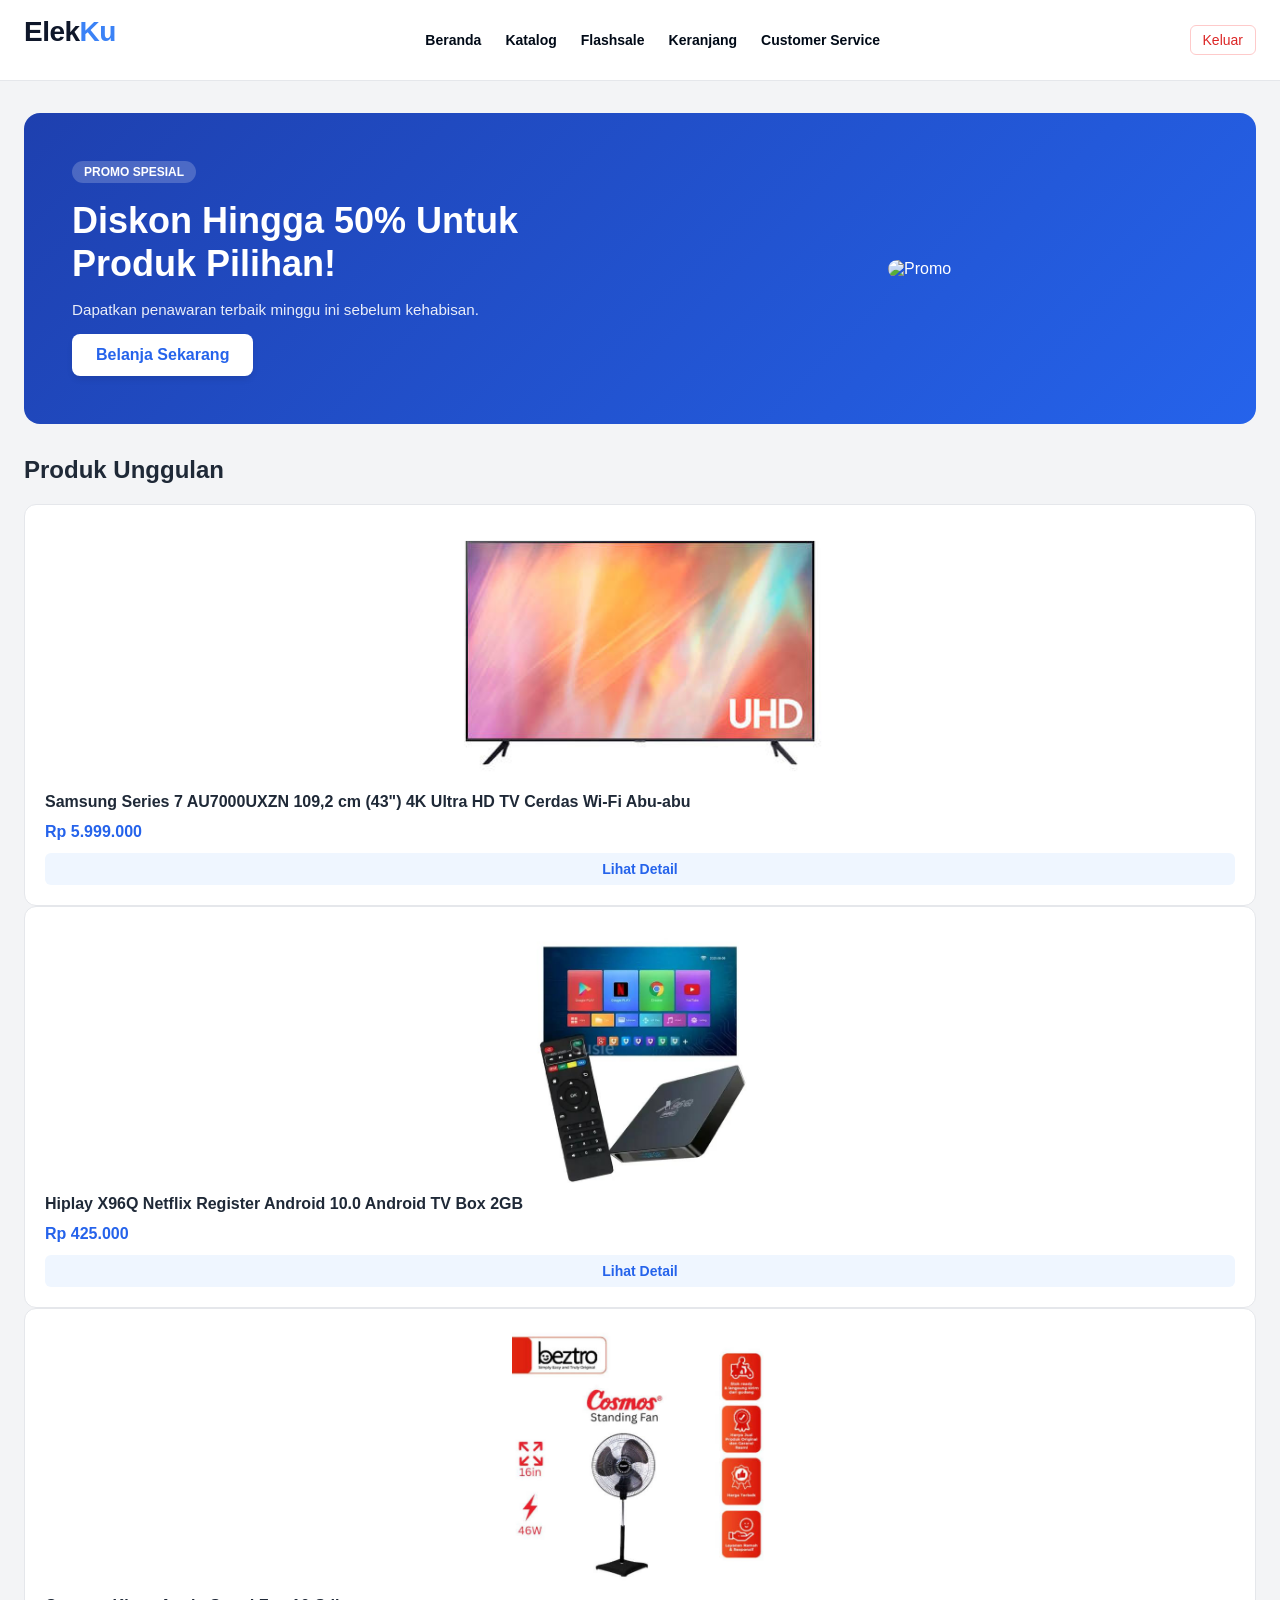
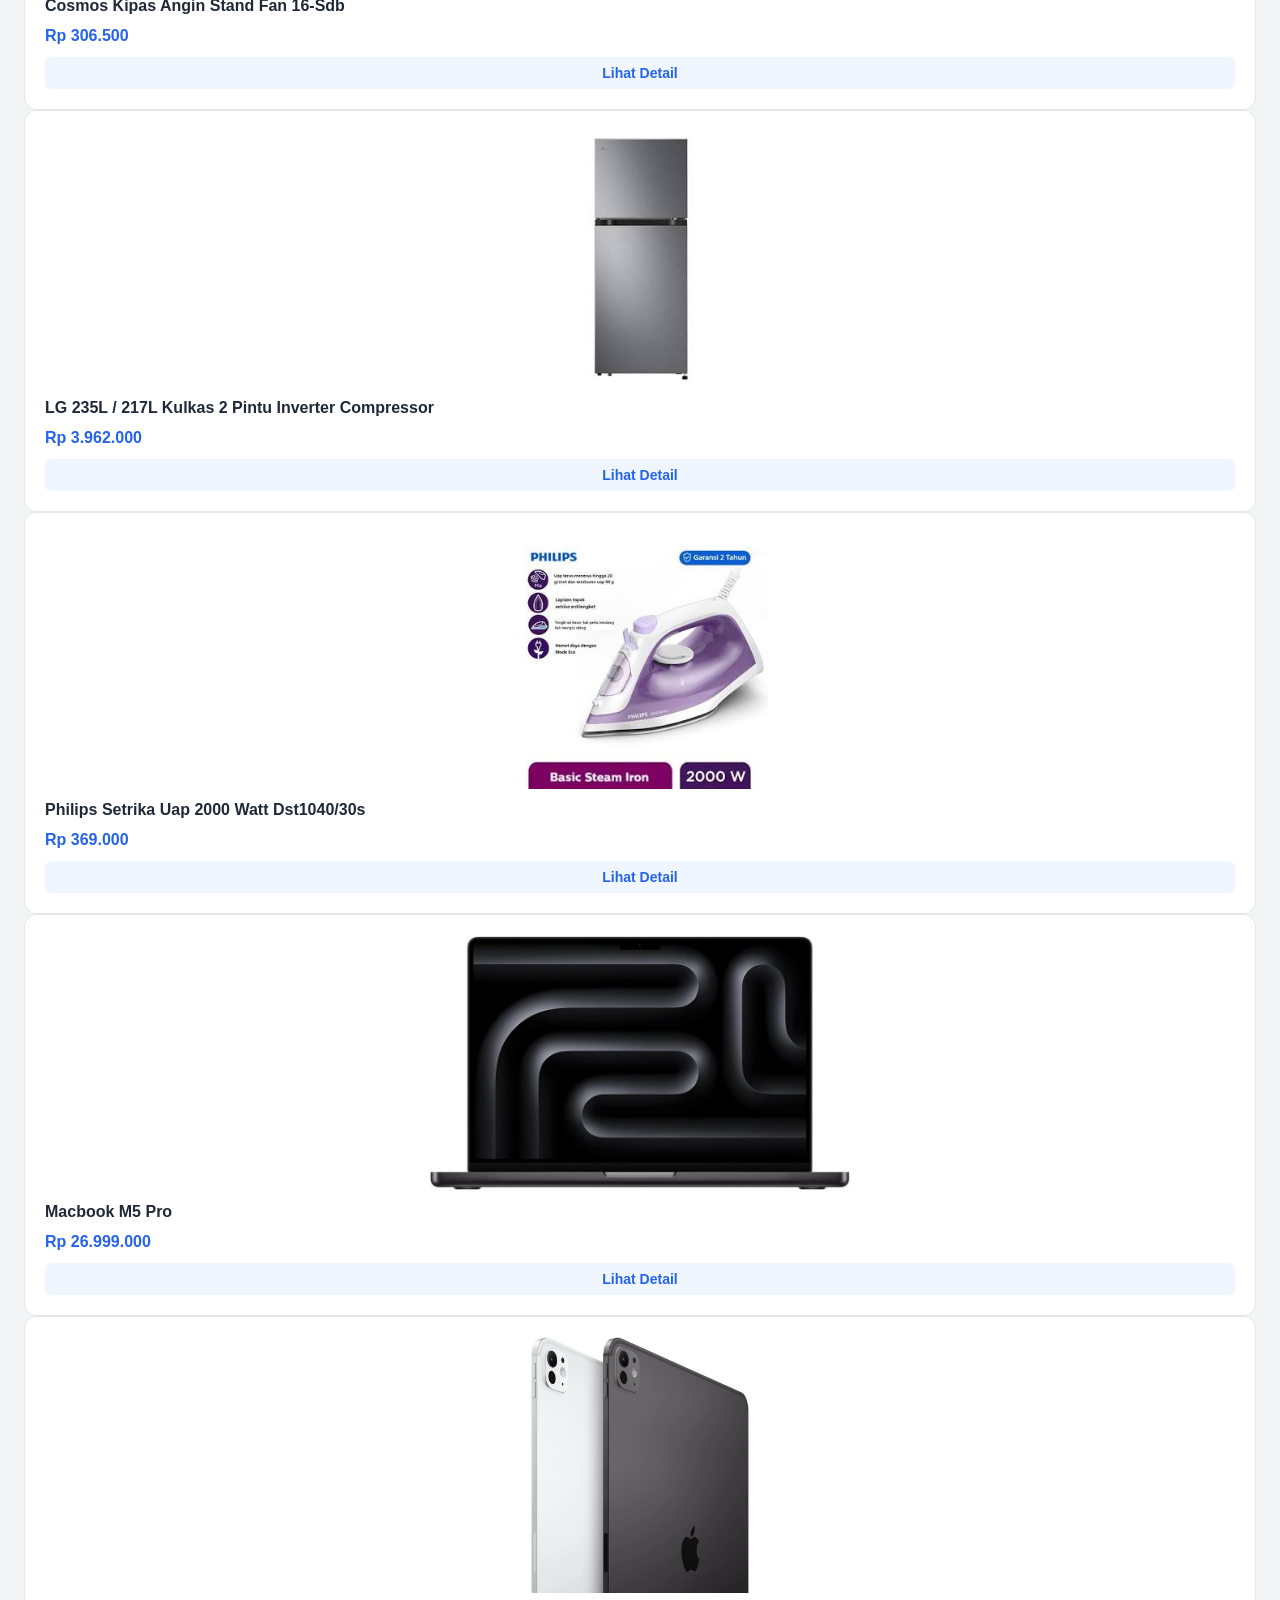
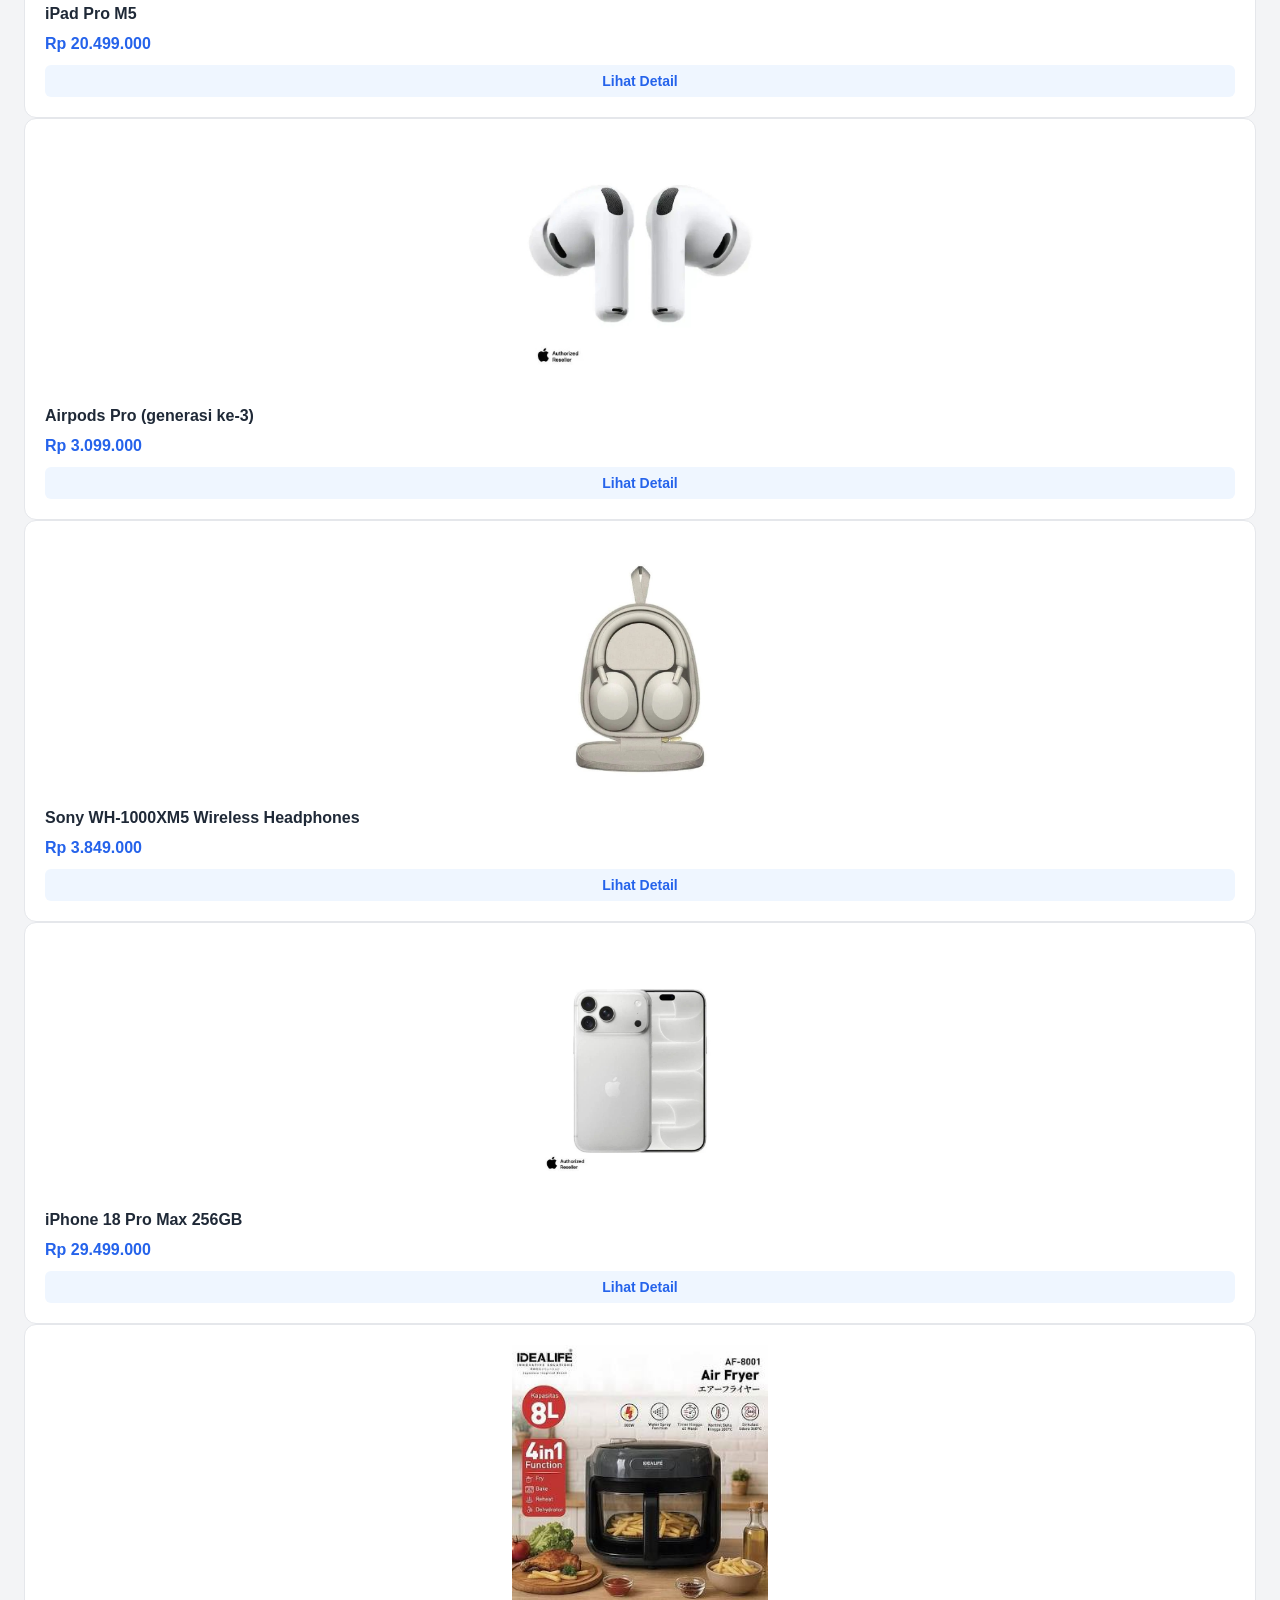
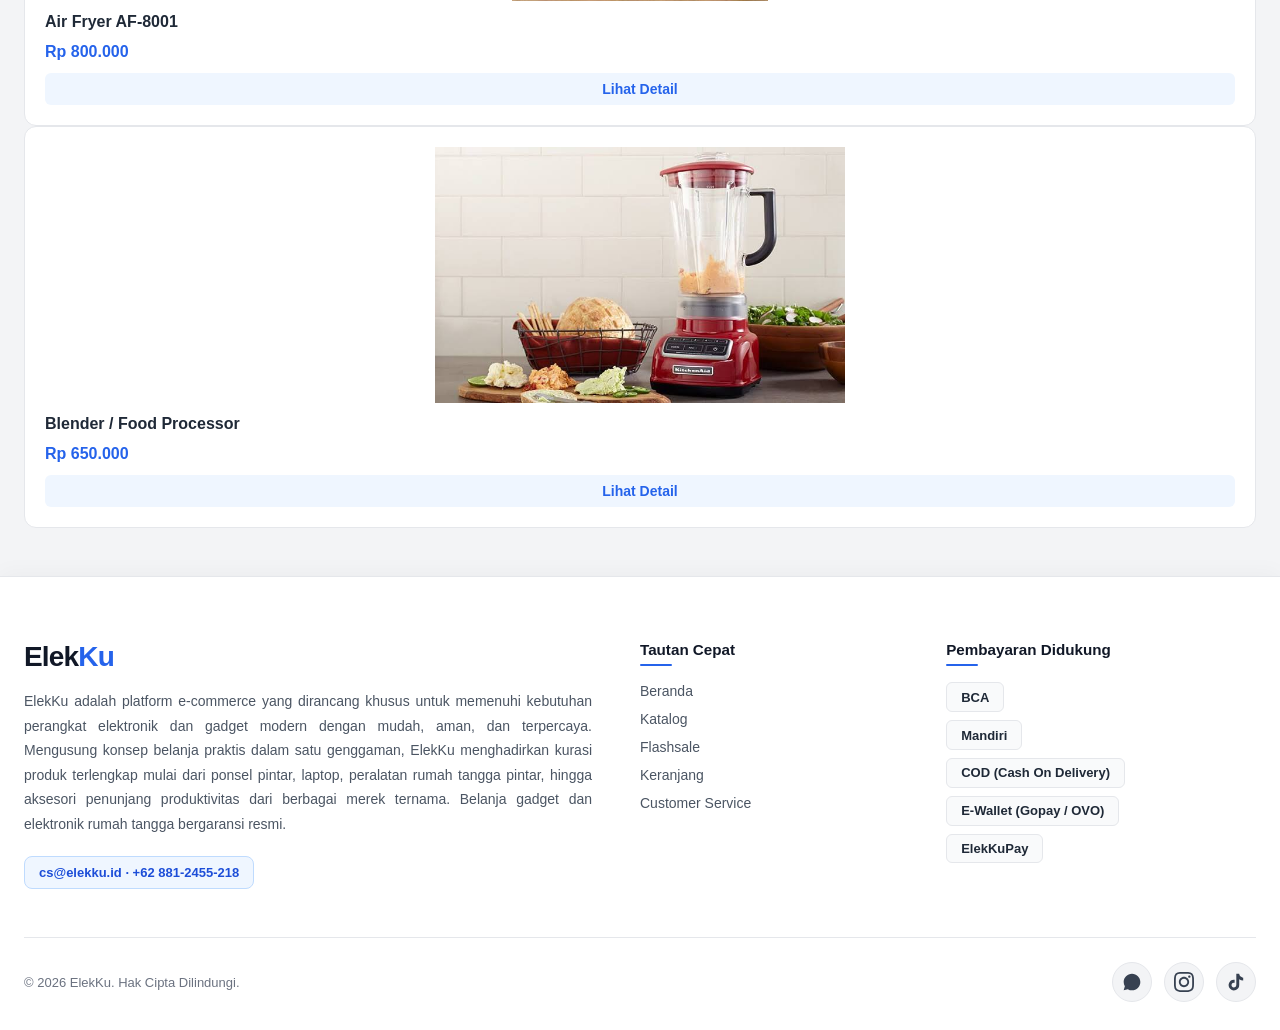
==== commit b03addf8: "final" ====
--- a/index.html
+++ b/index.html
@@ -131,7 +131,7 @@
                     <ul class="daftar-tautan-footer">
                         <li><a href="index.html">Beranda</a></li>
                         <li><a href="katalog.html">Katalog</a></li>
-                        <li><a href="flashsale.html">Katalog</a></li>
+                        <li><a href="flashsale.html">Flashsale</a></li>
                         <li><a href="keranjangHapus.html">Keranjang</a></li>
                         <li><a href="customer.html">Customer Service</a></li>
                     </ul>
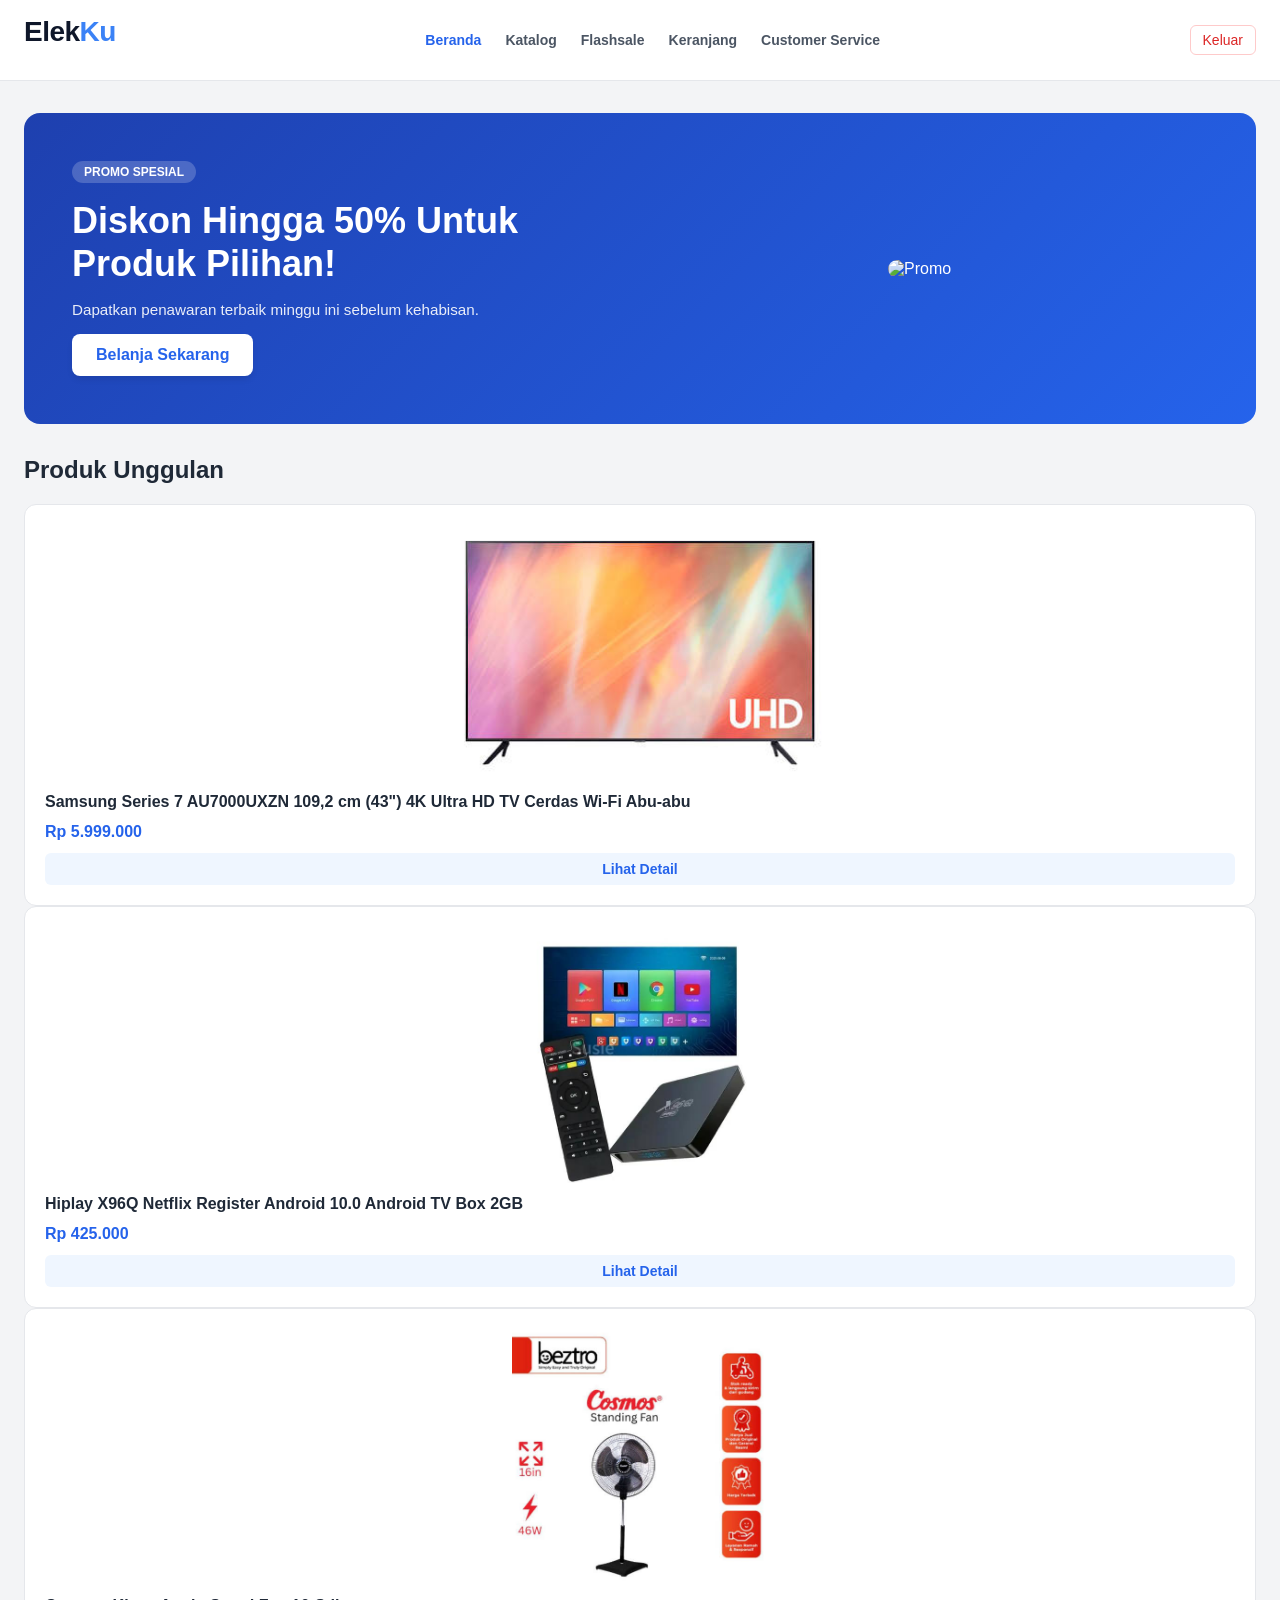
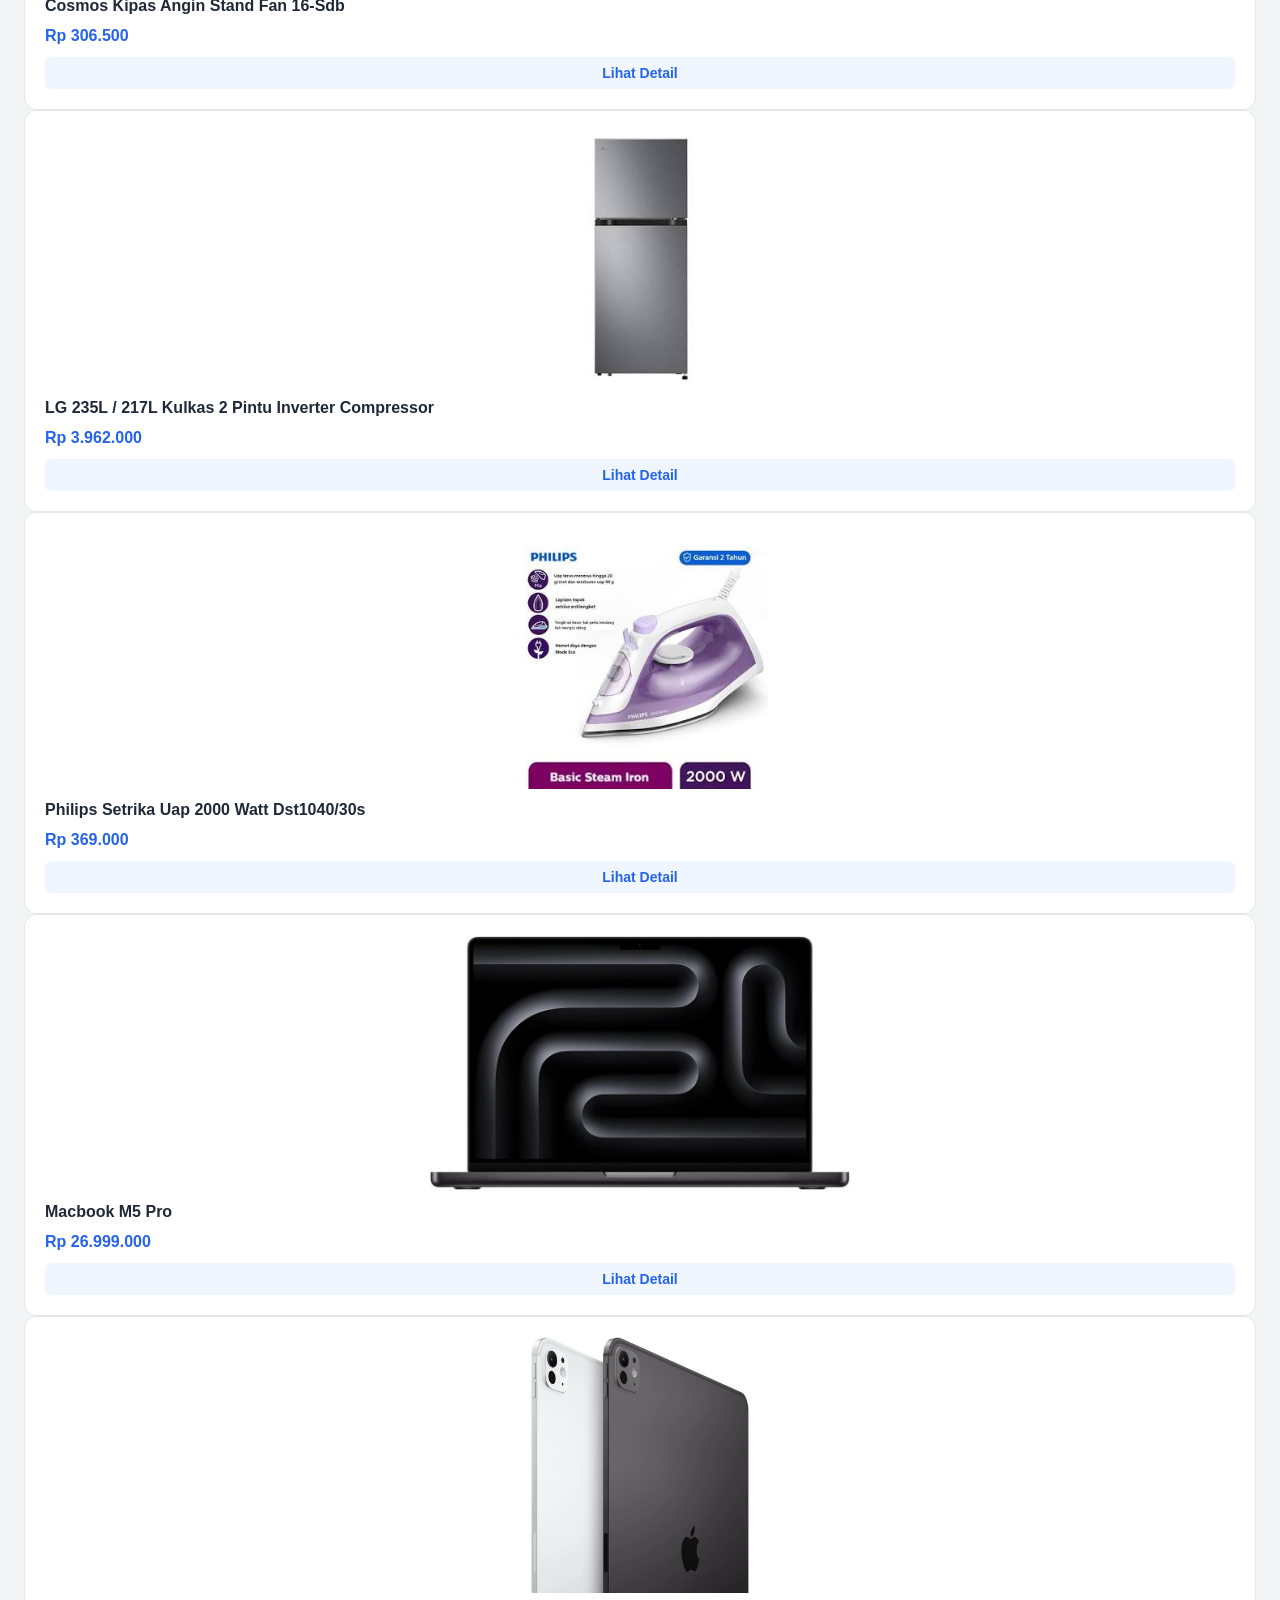
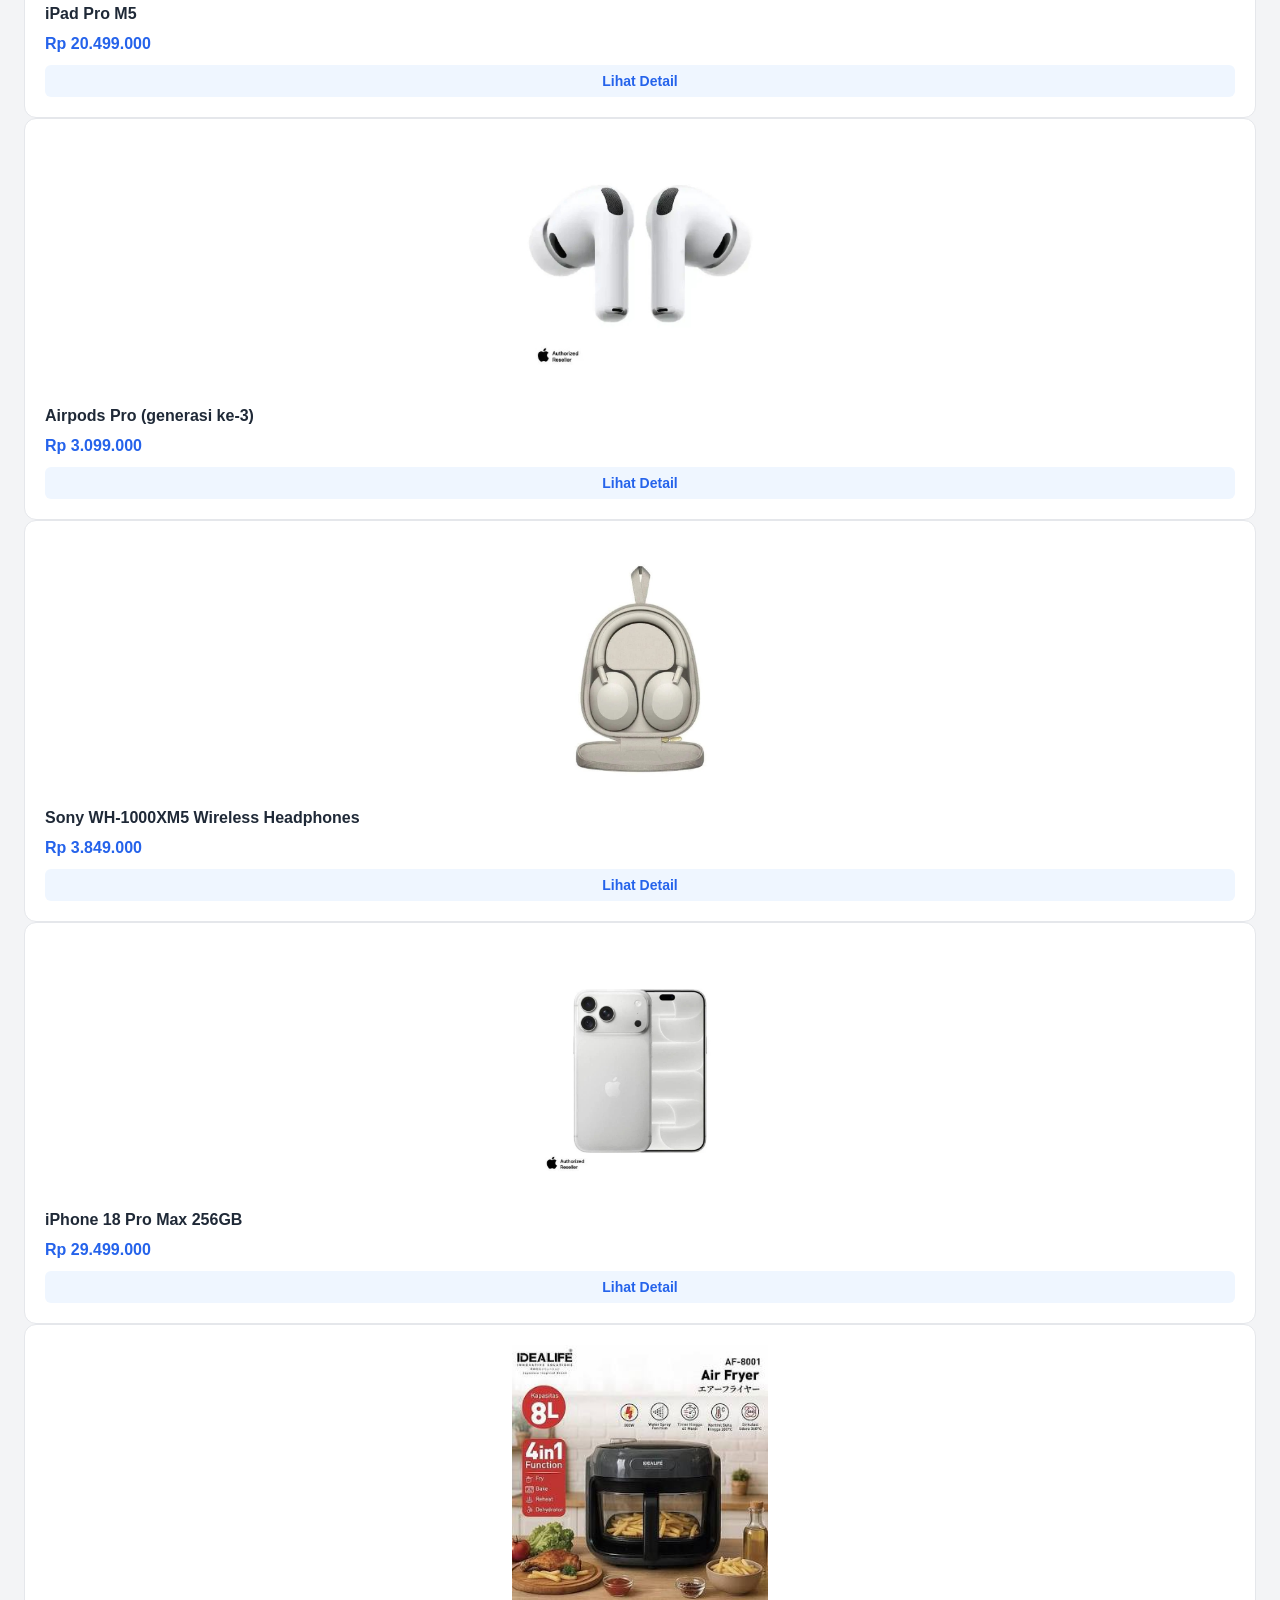
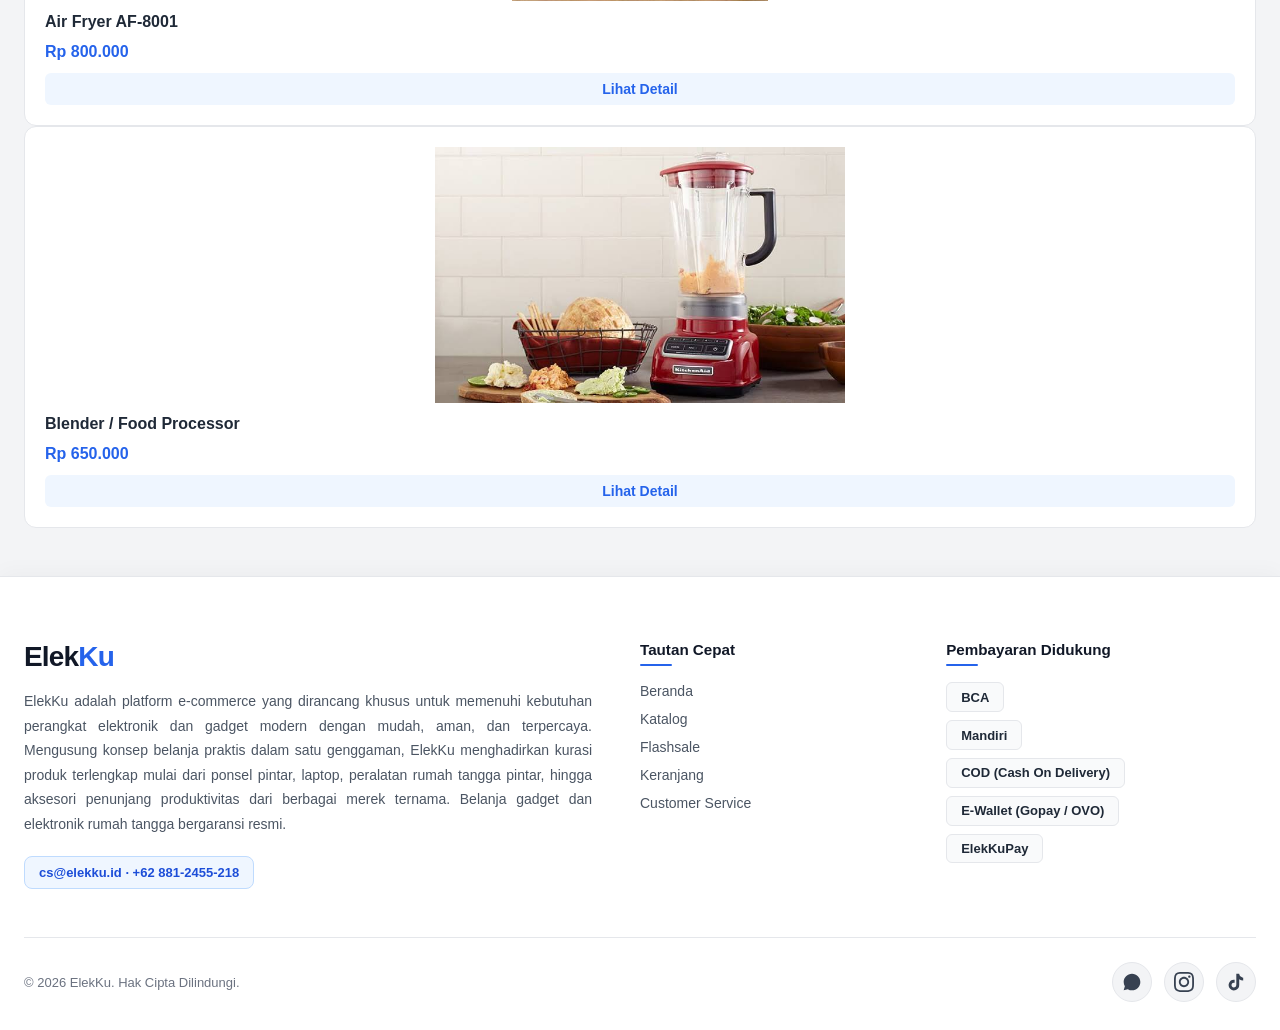
==== commit dffb524d: "final" ====
--- a/index.html
+++ b/index.html
@@ -12,7 +12,7 @@
         <div class="kontainer-navigasi">
             <a href="index.html" class="logo-toko">Elek<span>Ku</span></a>
             <div class="menu-navigasi">
-                <a href="index.html" class="tautan-navigasi">Beranda</a>
+                <a href="index.html" class="tautan-navigasi aktif">Beranda</a>
                 <a href="katalog.html" class="tautan-navigasi">Katalog</a>
                 <a href="flashsale.html" class="tautan-navigasi">Flashsale</a>
                 <a href="keranjangHapus.html" class="tautan-navigasi">Keranjang</a>
@@ -153,14 +153,14 @@
         <div class="bawah-footer">
             <p>&copy; 2026 ElekKu. Hak Cipta Dilindungi.</p>
             <div class="sosmed-footer">
-                <!-- WhatsApp -->
+               <!-- WhatsApp -->
                 <a href="https://web.whatsapp.com/" target="_blank" rel="noopener" aria-label="WhatsApp" class="ikon-wa">
                     <svg viewBox="0 0 24 24" width="20" height="20" fill="currentColor">
                         <path d="M12.031 6.172c-3.181 0-5.767 2.586-5.768 5.766-.001 1.298.38 2.27 1.019 3.287l-.582 2.128 2.182-.573c.978.58 1.911.928 3.145.929 3.178 0 5.767-2.587 5.768-5.766.001-3.187-2.575-5.77-5.764-5.771zm3.392 8.244c-.144.405-.837.774-1.17.824-.299.045-.677.063-1.092-.069-.252-.08-.575-.187-.988-.365-1.739-.751-2.874-2.502-2.961-2.617-.087-.116-.708-.94-.708-1.793s.448-1.273.607-1.446c.159-.173.346-.217.462-.217l.332.006c.106.005.249-.04.39.298.144.347.491 1.2.534 1.287.043.087.072.188.014.304-.058.116-.087.188-.173.289l-.26.304c-.087.086-.177.18-.076.354.101.174.449.741.964 1.201.662.591 1.221.774 1.394.86s.274.072.376-.043c.101-.116.433-.506.549-.68.116-.173.231-.145.39-.087s1.011.477 1.184.564.289.13.332.202c.045.072.045.419-.1.824zM12 2C6.477 2 2 6.477 2 12c0 1.89.525 3.66 1.438 5.168L2 22l4.978-1.418A9.955 9.955 0 0012 22c5.523 0 10-4.477 10-10S17.523 2 12 2z"/>
                     </svg>
                 </a>
                 <!-- Instagram -->
-                <a href="https://images.unsplash.com/photo-1505740420928-5e560c06d30e?w=400" target="_blank" rel="noopener" aria-label="Instagram" class="ikon-ig">
+                <a href="https://www.instagram.com/" target="_blank" rel="noopener" aria-label="Instagram" class="ikon-ig">
                     <svg viewBox="0 0 24 24" width="20" height="20" fill="currentColor">
                         <path d="M12 2.163c3.204 0 3.584.012 4.85.07 3.252.148 4.771 1.691 4.919 4.919.058 1.265.069 1.645.069 4.849 0 3.205-.012 3.584-.069 4.849-.149 3.225-1.664 4.771-4.919 4.919-1.266.058-1.644.07-4.85.07-3.204 0-3.584-.012-4.849-.07-3.26-.149-4.771-1.699-4.919-4.92-.058-1.265-.07-1.644-.07-4.849 0-3.204.013-3.583.07-4.849.149-3.227 1.664-4.771 4.919-4.919 1.266-.057 1.645-.069 4.849-.069zm0-2.163c-3.259 0-3.667.014-4.947.072-4.358.2-6.78 2.618-6.98 6.98-.059 1.281-.073 1.689-.073 4.948 0 3.259.014 3.668.072 4.948.2 4.358 2.618 6.78 6.98 6.98 1.281.058 1.689.072 4.948.072 3.259 0 3.668-.014 4.948-.072 4.354-.2 6.782-2.618 6.979-6.98.059-1.28.073-1.689.073-4.948 0-3.259-.014-3.667-.072-4.947-.196-4.354-2.617-6.78-6.979-6.98-1.281-.059-1.69-.073-4.949-.073zm0 5.838c-3.403 0-6.162 2.759-6.162 6.162s2.759 6.163 6.162 6.163 6.162-2.759 6.162-6.163c0-3.403-2.759-6.162-6.162-6.162zm0 10.162c-2.209 0-4-1.79-4-4 0-2.209 1.791-4 4-4s4 1.791 4 4c0 2.21-1.791 4-4 4zm6.406-11.845c-.796 0-1.441.645-1.441 1.44s.645 1.44 1.441 1.44c.795 0 1.439-.645 1.439-1.44s-.644-1.44-1.439-1.44z"/>
                     </svg>
--- a/style.css
+++ b/style.css
@@ -22,7 +22,7 @@
 }
 
 /* ==========================================
-   2. NAVBAR UTAMA
+   NAVBAR UTAMA
    ========================================== */
 .bilah-navigasi {
     background-color: #ffffff;
@@ -70,7 +70,7 @@
 .tautan-navigasi {
     font-size: 0.875rem;
     font-weight: 600;
-    color: #010a17;
+    color: #4b5563;
     transition: color 0.2s;
 }
 
@@ -78,11 +78,12 @@
     color: #2563eb;
 }
 
-.tautan-aktif {
-    font-size: 0.875rem;
-    font-weight: 600;
-    color: #2563eb;
-}
+.tautan-navigasi.aktif {
+    font-size: 0.875rem;
+    font-weight: 600;
+    color: #2563eb;
+}
+
 
 .tombol-keluar {
     font-size: 0.875rem;
@@ -99,7 +100,7 @@
 }
 
 /* ==========================================
-   4. HALAMAN UTAMA (INDEX.HTML)
+    HALAMAN UTAMA (INDEX.HTML)
    ========================================== */
 .bagian-banner {
     max-width: 80rem;
@@ -191,7 +192,7 @@
 }
 
 .judul-bagian {
-    font-size: 1.25rem;
+    font-size: 1.5rem;
     font-weight: 700;
     margin-bottom: 1.25rem;
     color: #1f2937;
@@ -265,14 +266,15 @@
     font-weight: 600;
     margin-top: auto;
     transition: background-color 0.2s;
+    cursor: pointer;
 }
 
 .tombol-detail:hover {
-    background-color: #dbeafe;
+    background-color: #82b6fb;
 }
 
 /* ==========================================
-   5. HALAMAN KATALOG & UMUM (KATALOG.HTML)
+   HALAMAN KATALOG & UMUM (KATALOG.HTML)
    ========================================== */
 .kontainer-utama {
     max-width: 80rem;
@@ -824,6 +826,8 @@
     display: flex;
     justify-content: space-between;
     align-items: center;
+    flex-wrap: wrap;
+    gap: 0.75rem;
 }
 
 .label-total-bayar {
@@ -961,6 +965,158 @@
 }
 
 /* ==========================================
+    HALAMAN CUSTOMER SERVICE (CUSTOMER.HTML)
+   ========================================== */
+.header-cs {
+    margin-bottom: 2rem;
+}
+
+.header-cs .judul-halaman {
+    margin-bottom: 0.5rem;
+}
+
+.deskripsi-cs {
+    font-size: 0.95rem;
+    color: #4b5563;
+    line-height: 1.65;
+    max-width: 46rem;
+}
+
+.kisi-cs {
+    display: grid;
+    grid-template-columns: 1fr;
+    gap: 2rem;
+    align-items: start;
+}
+
+@media (min-width: 1024px) {
+    .kisi-cs {
+        grid-template-columns: 1.6fr 1fr;
+    }
+}
+
+.kartu-cs-form {
+    padding: 2rem;
+}
+
+.form-cs {
+    display: flex;
+    flex-direction: column;
+    gap: 1.25rem;
+}
+
+.select-cs-penuh {
+    max-width: 100%;
+    height: 2.5rem;
+    background-color: #f5f5f6;
+}
+
+.select-cs-penuh:hover {
+    max-width: 100%;
+    height: 2.5rem;
+    background-color:#92b2f8;
+}
+
+.textarea-cs-penuh {
+    margin-top: 0;
+}
+
+.catatan-respon-cs {
+    font-size: 0.8125rem;
+    color: #6b7280;
+}
+
+.tombol-kirim-cs {
+    padding: 0.75rem 1.75rem;
+}
+
+.panel-info-cs {
+    display: flex;
+    flex-direction: column;
+    gap: 1.5rem;
+}
+
+.daftar-kanal-cs {
+    display: flex;
+    flex-direction: column;
+    gap: 0.875rem;
+}
+
+.item-kanal-cs {
+    display: flex;
+    flex-direction: column;
+    gap: 0.25rem;
+    padding-bottom: 0.875rem;
+    border-bottom: 1px solid #f3f4f6;
+}
+
+.item-kanal-cs:last-child {
+    padding-bottom: 0;
+    border-bottom: none;
+}
+
+.judul-kanal-cs {
+    font-size: 0.75rem;
+    font-weight: 600;
+    color: #6b7280;
+    text-transform: uppercase;
+    letter-spacing: 0.03em;
+}
+
+.nilai-kanal-cs {
+    font-size: 0.925rem;
+    font-weight: 700;
+    color: #2563eb;
+    transition: color 0.2s;
+}
+
+.nilai-kanal-cs:hover {
+    color: #1d4ed8;
+    text-decoration: underline;
+}
+
+.nilai-kanal-cs-teks {
+    font-size: 0.875rem;
+    font-weight: 600;
+    color: #1f2937;
+}
+
+.daftar-faq-cs {
+    display: flex;
+    flex-direction: column;
+    gap: 0.75rem;
+}
+
+.item-faq-cs {
+    border: 1px solid #e5e7eb;
+    border-radius: 0.5rem;
+    padding: 0.75rem 1rem;
+    background-color: #f9fafb;
+}
+
+.item-faq-cs[open] {
+    background-color: #ffffff;
+    border-color: #bfdbfe;
+}
+
+.pertanyaan-faq-cs {
+    font-size: 0.875rem;
+    font-weight: 600;
+    color: #111827;
+    cursor: pointer;
+    list-style: none;
+}
+
+.jawaban-faq-cs {
+    font-size: 0.8125rem;
+    color: #4b5563;
+    line-height: 1.6;
+    margin-top: 0.5rem;
+    padding-top: 0.5rem;
+    border-top: 1px solid #f3f4f6;
+}
+
+/* ==========================================
    FLASHSALE
    ========================================== */
 .badge-flash-sale {
@@ -970,10 +1126,6 @@
     color: #e95e01;
 }
 
-.judul-bagian {
-    font-size: 1.5rem;
-}
-
 .unit-waktu {
     font-size: 1.00rem;
     font-weight: 700;
@@ -982,7 +1134,7 @@
 }
 
 /* ==========================================
-   3. FOOTER
+    FOOTER
    ========================================== */
 .bagian-footer {
     background-color: #ffffff;
